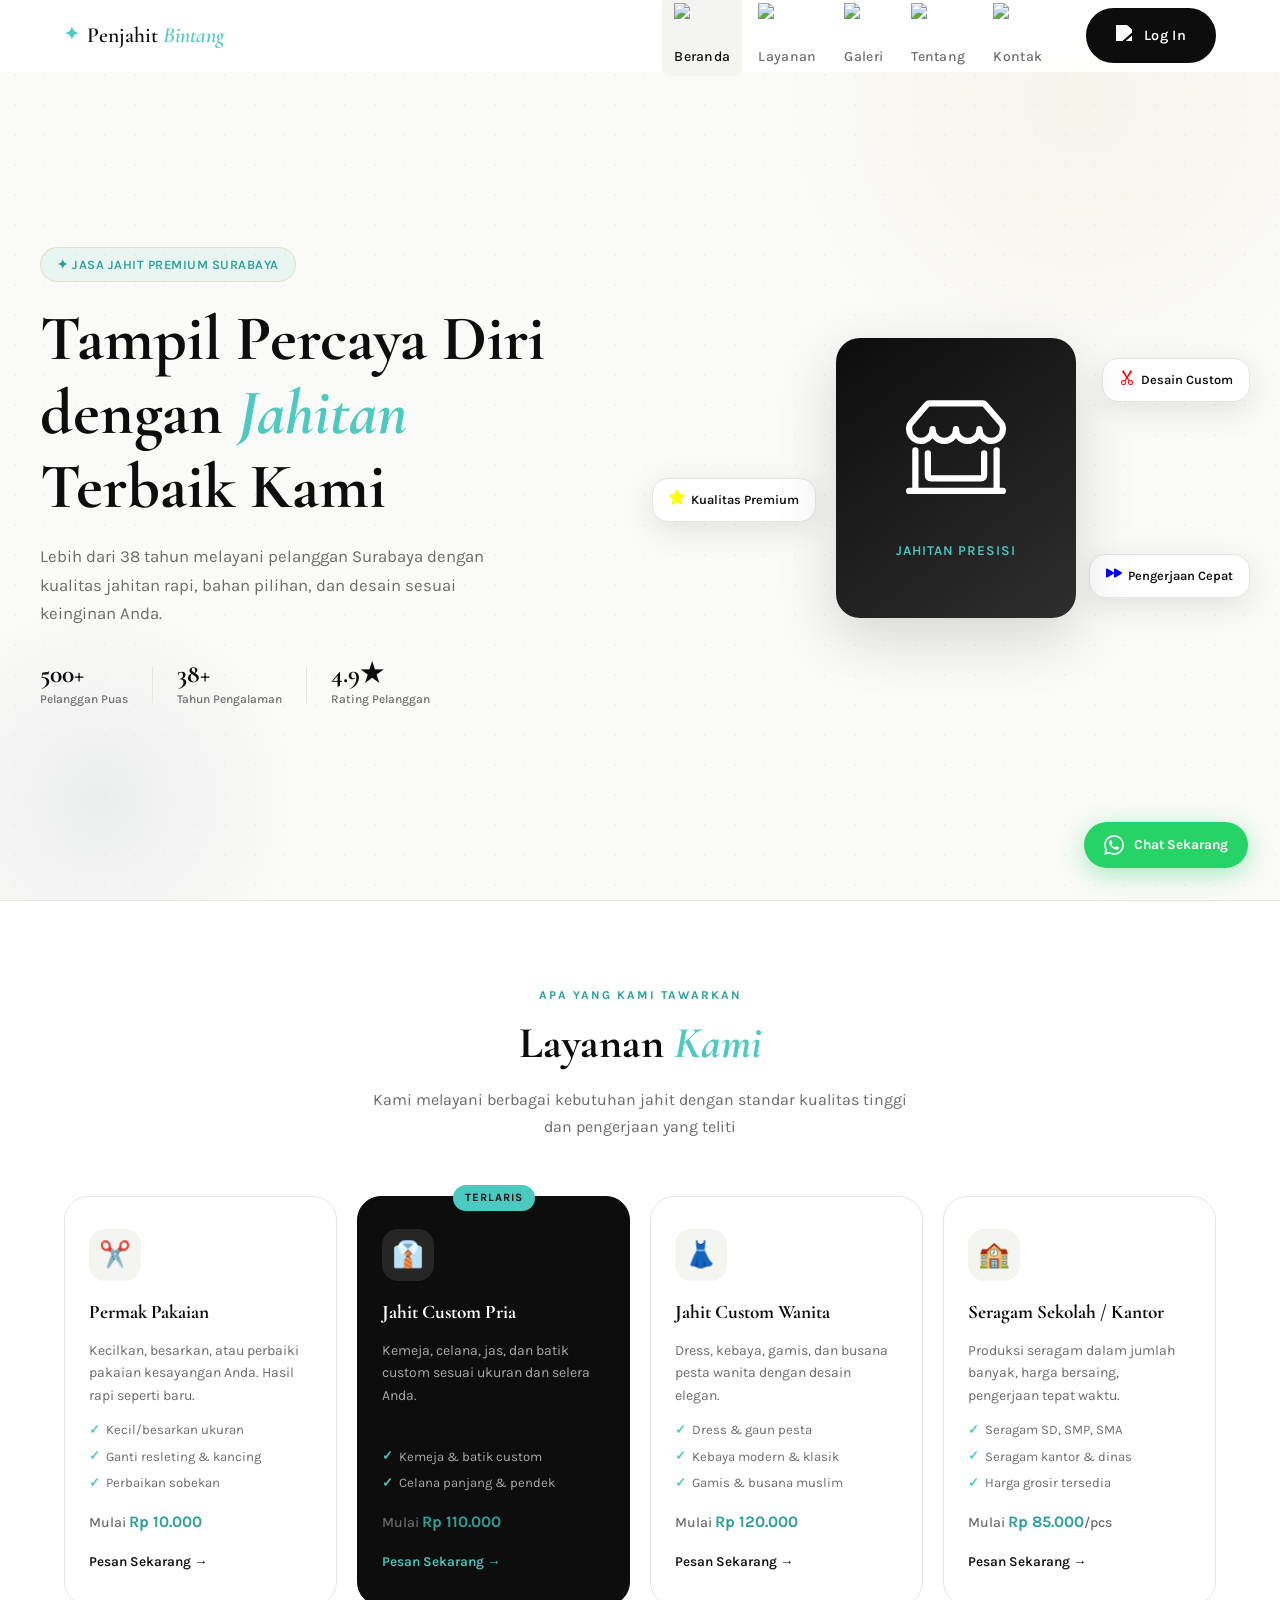
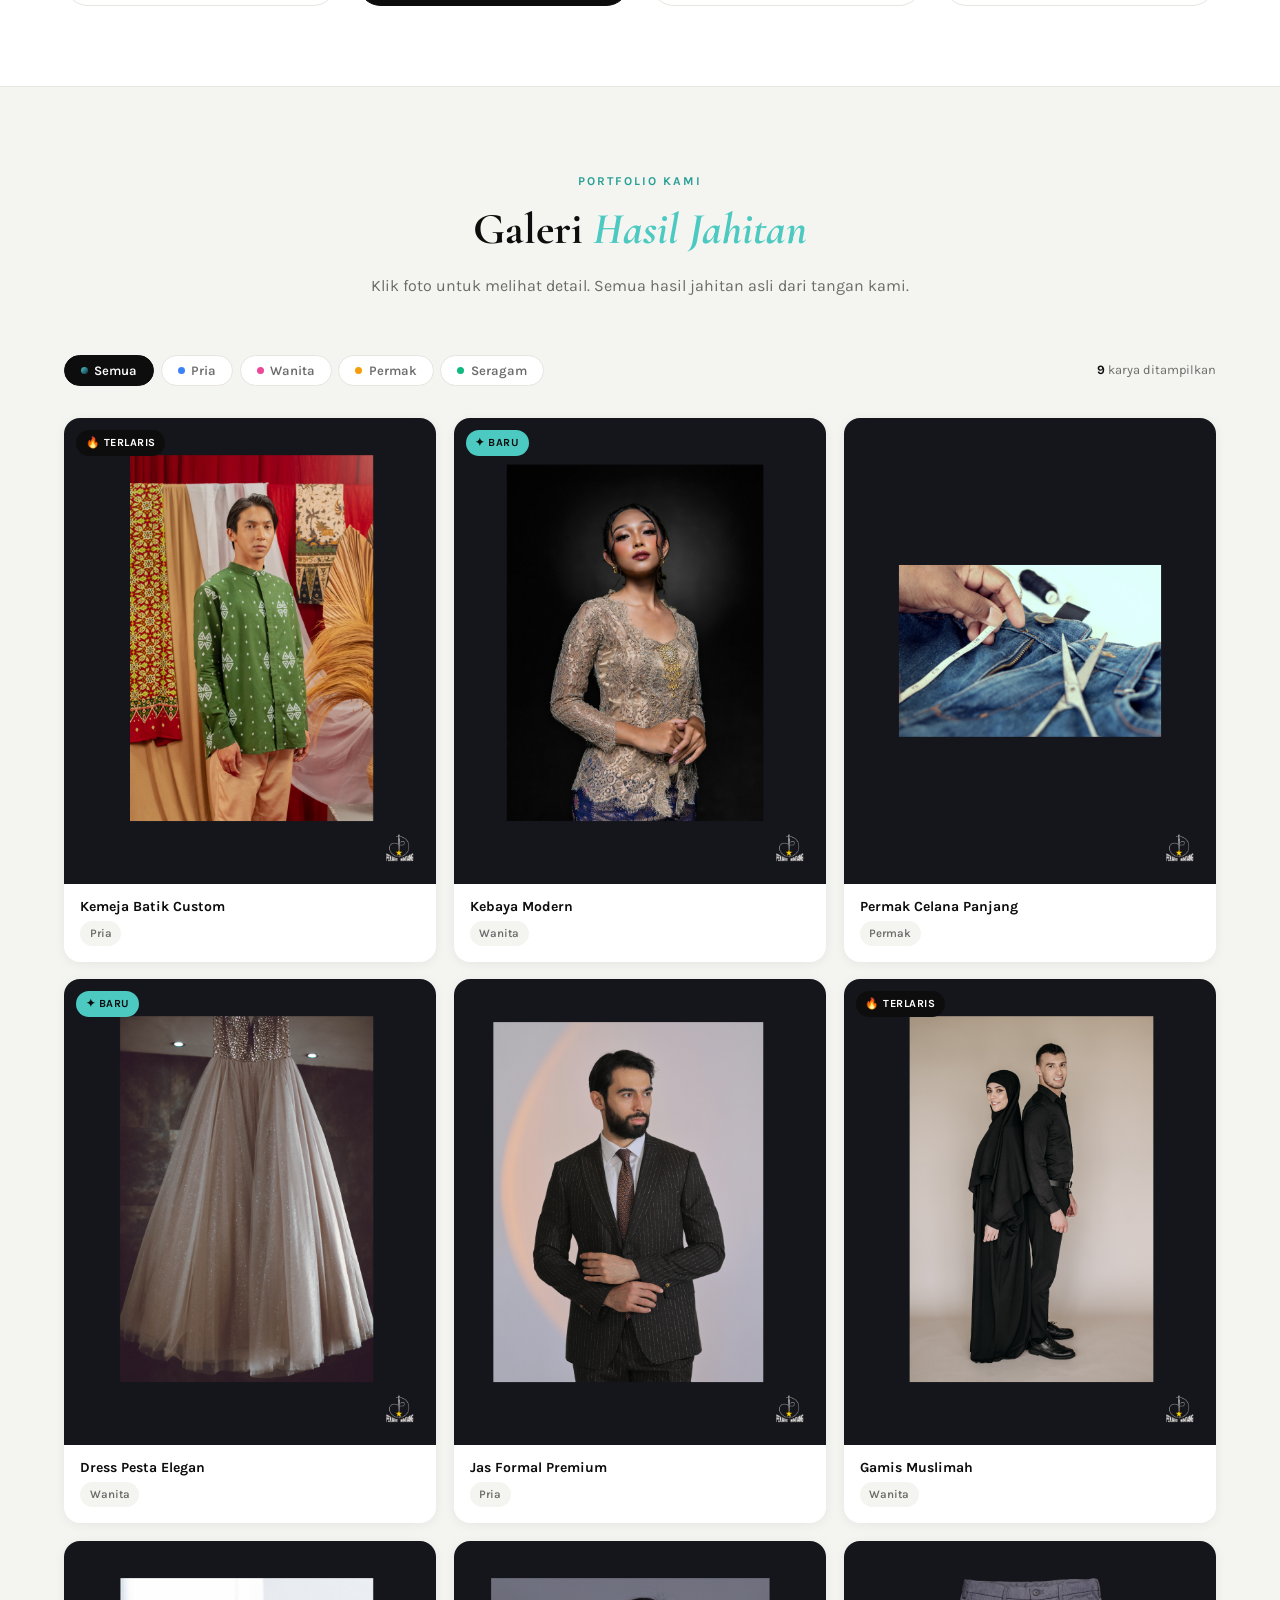
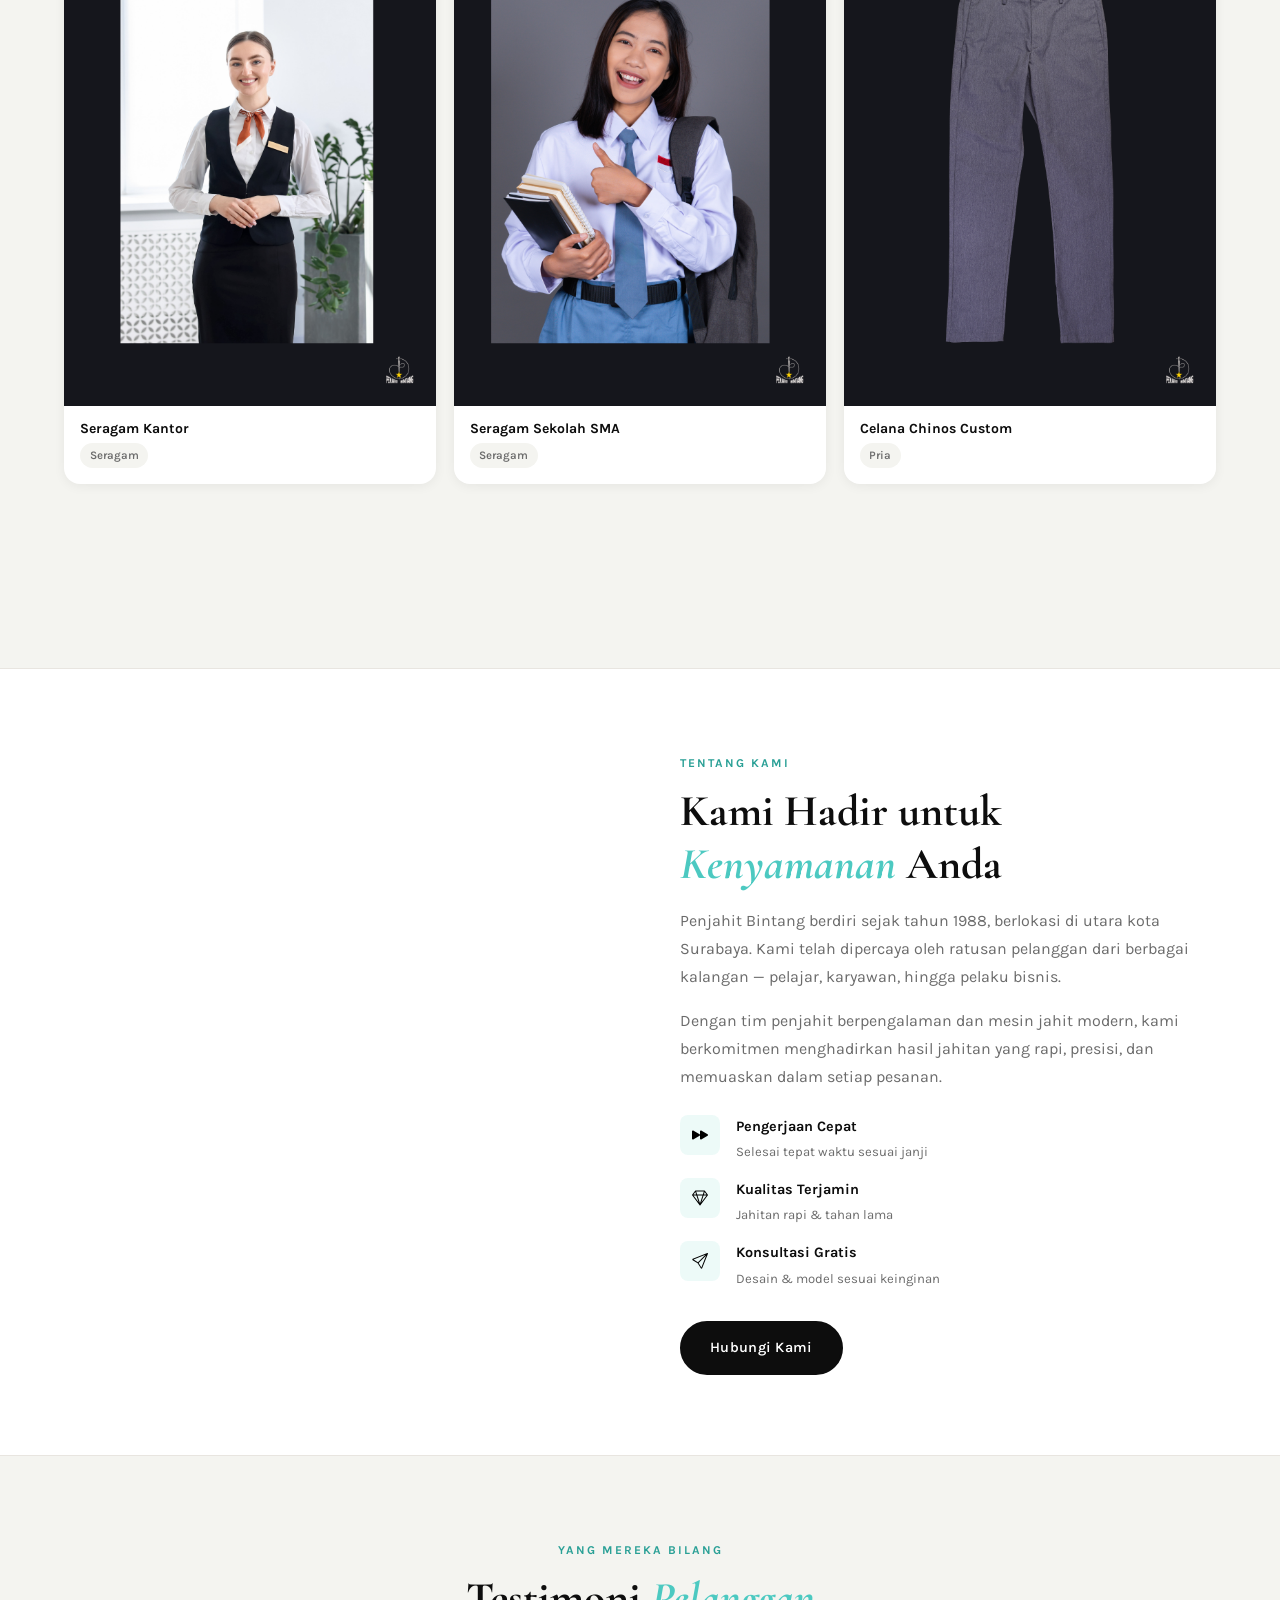
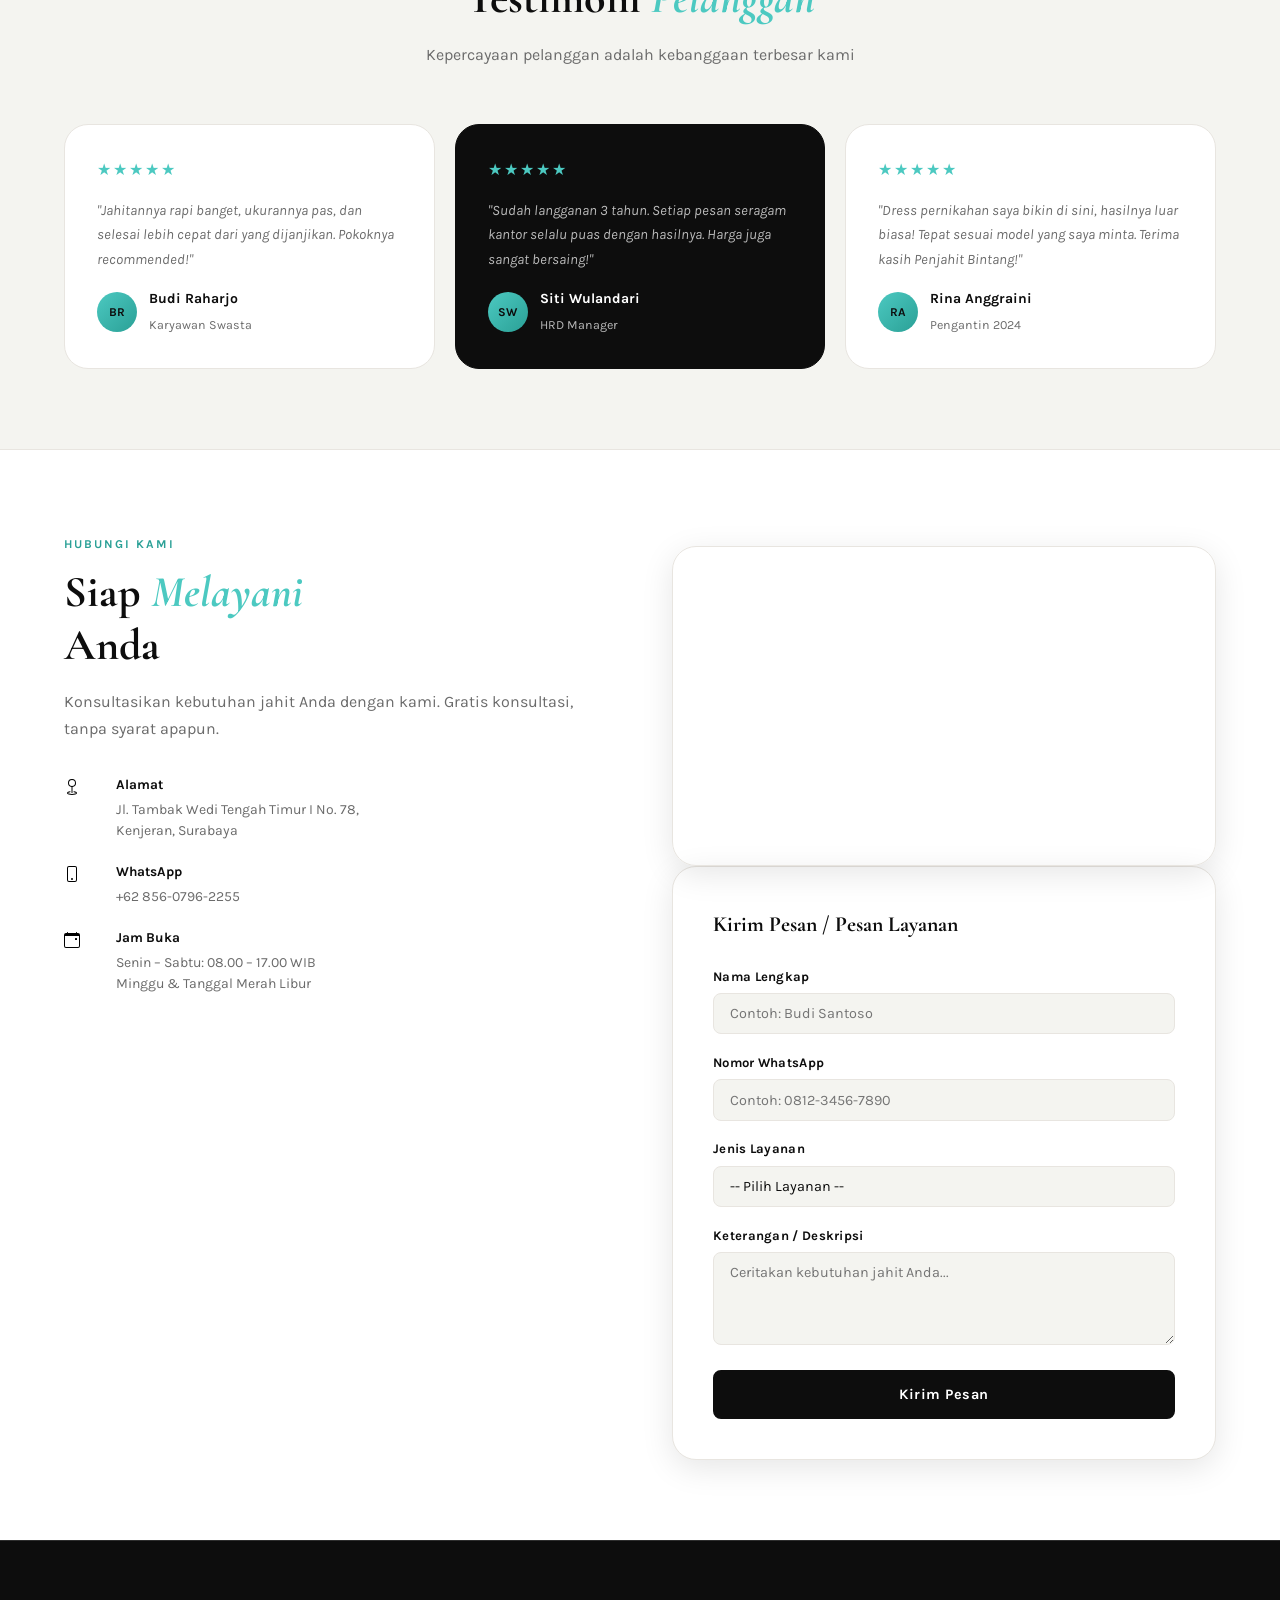
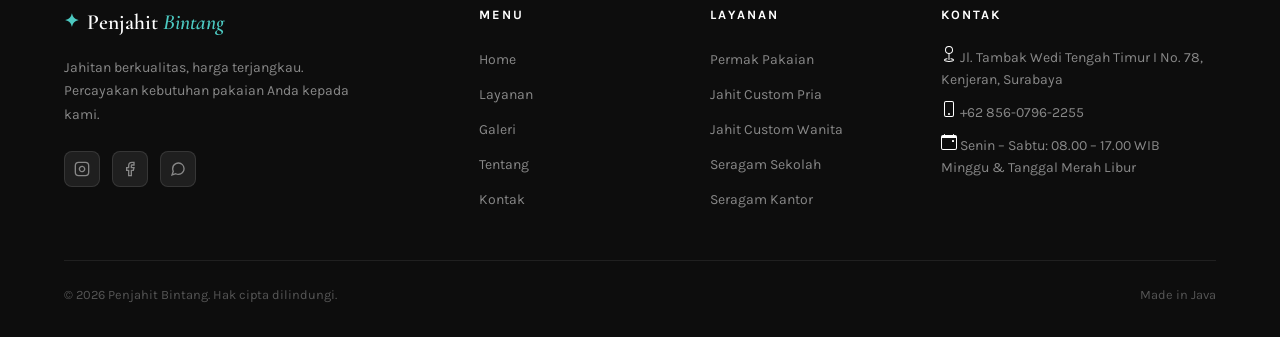
==== index.html @ e7f5216f "Update fmt.Println to print 'Goodbye World'" ====
<!DOCTYPE html>
<html lang="id">
<head>
  <meta charset="UTF-8" />
  <meta name="viewport" content="width=device-width, initial-scale=1.0" />
  <meta name="description" content="Penjahit Bintang - Jasa Jahit Premium Surabaya. Jahit custom, permak pakaian, seragam sekolah dan kantor." />
<title>Penjahit Bintang | Jasa Jahit Premium Surabaya</title>

<link rel="icon" type="image/x-icon" href="favicon.ico" />
<link rel="icon" type="image/png" sizes="32x32" href="favicon-32x32.png" />
<link rel="icon" type="image/png" sizes="16x16" href="favicon-16x16.png" />
<link rel="apple-touch-icon" sizes="180x180" href="apple-touch-icon.png" />

<meta property="og:type"        content="website" />
<meta property="og:title"       content="Penjahit Bintang | Jasa Jahit Premium Surabaya" />
<meta property="og:description" content="Jasa jahit custom, permak pakaian, dan seragam sekolah/kantor di Surabaya. Berpengalaman 15+ tahun, harga terjangkau." />
<meta property="og:url"         content="https://penjahit-bintang.vercel.app.app" />
<meta property="og:image"       content="https://penjahit-bintang.vercel.app/images/NAMA-FOTO-TERBAIKMU.jpg" />
<meta property="og:image:width"  content="1200" />
<meta property="og:image:height" content="630" />
<meta property="og:locale"      content="id_ID" />

<meta name="twitter:card"        content="summary_large_image" />
<meta name="twitter:title"       content="Penjahit Bintang | Jasa Jahit Premium Surabaya" />
<meta name="twitter:description" content="Jasa jahit custom, permak pakaian, dan seragam sekolah/kantor di Surabaya." />
<meta name="twitter:image"       content="https://penjahit-bintang.vercel.app/images/NAMA-FOTO-TERBAIKMU.jpg" />

<meta name="keywords"  content="jasa jahit surabaya, permak baju surabaya, jahit custom surabaya, seragam sekolah surabaya, penjahit bintang" />
<meta name="author"    content="Penjahit Bintang" />
<meta name="robots"    content="index, follow" />
  <link rel="stylesheet" href="assets/css/main.css" />
</head>
<body>

  <div id="loadingScreen" class="loading-screen">
    <div class="loading-content">
      <div class="loading-star">✦</div>
      <p class="loading-text">Penjahit Bintang</p>
    </div>
  </div>

  <header class="navbar" id="navbar">
    <div class="nav-container">

      <a href="#home" class="nav-logo">
        <span class="logo-symbol">✦</span>
        <span class="logo-text">Penjahit <em>Bintang</em></span>
      </a>

      <nav class="nav-menu" id="navMenu">
        <a href="#home"      class="nav-link active"><img width="20" height="20" src="https://img.icons8.com/deco-glyph/48/home.png" alt="home"/><br> Beranda</a>
        <a href="#layanan"   class="nav-link"><img width="20" height="20" src="https://img.icons8.com/deco-glyph/48/service.png" alt="service"/><br> Layanan</a>
        <a href="#galeri"    class="nav-link"><img width="20" height="20" src="https://img.icons8.com/glyph-neue/64/gallery.png" alt="gallery"/><br> Galeri</a>
        <a href="#tentang"   class="nav-link"><img width="20" height="20" src="https://img.icons8.com/ios-filled/50/info.png" alt="info"/><br> Tentang</a>
        <a href="#kontak"    class="nav-link"><img width="20" height="20" src="https://img.icons8.com/ios-filled/50/contact-card.png" alt="contact-card"/><br> Kontak</a>
      </nav>

      <a href="auth.html" class="btn-primary"><img width="20" height="20" src="https://img.icons8.com/ios-filled/50/login-rounded-right.png" alt="login-rounded-right" style="filter: brightness(0) invert(1);"> Log In</a>
      
      <button class="hamburger" id="hamburger" aria-label="Buka menu">
        <span></span><span></span><span></span>
      </button>
    </div>
  </header>

  <section class="hero" id="home">
    <div class="hero-bg-circle circle-1"></div>
    <div class="hero-bg-circle circle-2"></div>
    <div class="hero-pattern"></div>

    <div class="hero-container">
      <div class="hero-content">
        <span class="hero-badge">✦ Jasa Jahit Premium Surabaya</span>
        <h1 class="hero-title">Tampil Percaya Diri<br />dengan <em>Jahitan</em><br />Terbaik Kami</h1>
        <p class="hero-desc">Lebih dari 38 tahun melayani pelanggan Surabaya dengan kualitas jahitan rapi, bahan pilihan, dan desain sesuai keinginan Anda.</p>
        <div class="hero-stats">
          <div class="stat-item">
            <span class="stat-num">500+</span>
            <span class="stat-label">Pelanggan Puas</span>
          </div>
          <div class="stat-divider"></div>
          <div class="stat-item">
            <span class="stat-num">38+</span>
            <span class="stat-label">Tahun Pengalaman</span>
          </div>
          <div class="stat-divider"></div>
          <div class="stat-item">
            <span class="stat-num">4.9★</span>
            <span class="stat-label">Rating Pelanggan</span>
          </div>
        </div>
      </div>

      <div class="hero-visual">
        <div class="hero-card-main">
          <div class="visual-icon"><svg xmlns="http://www.w3.org/2000/svg" width="100" height="100" fill="White" class="bi bi-shop-window" viewBox="0 0 16 16">
  <path d="M2.97 1.35A1 1 0 0 1 3.73 1h8.54a1 1 0 0 1 .76.35l2.609 3.044A1.5 1.5 0 0 1 16 5.37v.255a2.375 2.375 0 0 1-4.25 1.458A2.37 2.37 0 0 1 9.875 8 2.37 2.37 0 0 1 8 7.083 2.37 2.37 0 0 1 6.125 8a2.37 2.37 0 0 1-1.875-.917A2.375 2.375 0 0 1 0 5.625V5.37a1.5 1.5 0 0 1 .361-.976zm1.78 4.275a1.375 1.375 0 0 0 2.75 0 .5.5 0 0 1 1 0 1.375 1.375 0 0 0 2.75 0 .5.5 0 0 1 1 0 1.375 1.375 0 1 0 2.75 0V5.37a.5.5 0 0 0-.12-.325L12.27 2H3.73L1.12 5.045A.5.5 0 0 0 1 5.37v.255a1.375 1.375 0 0 0 2.75 0 .5.5 0 0 1 1 0M1.5 8.5A.5.5 0 0 1 2 9v6h12V9a.5.5 0 0 1 1 0v6h.5a.5.5 0 0 1 0 1H.5a.5.5 0 0 1 0-1H1V9a.5.5 0 0 1 .5-.5m2 .5a.5.5 0 0 1 .5.5V13h8V9.5a.5.5 0 0 1 1 0V13a1 1 0 0 1-1 1H4a1 1 0 0 1-1-1V9.5a.5.5 0 0 1 .5-.5"/>
</svg></div>
          <div class="visual-tag">Jahitan Presisi</div>
        </div>
        <div class="hero-card-float card-f1"><span><svg xmlns="http://www.w3.org/2000/svg" width="16" height="16" fill="Red" class="bi bi-scissors" viewBox="0 0 16 16">
  <path d="M3.5 3.5c-.614-.884-.074-1.962.858-2.5L8 7.226 11.642 1c.932.538 1.472 1.616.858 2.5L8.81 8.61l1.556 2.661a2.5 2.5 0 1 1-.794.637L8 9.73l-1.572 2.177a2.5 2.5 0 1 1-.794-.637L7.19 8.61zm2.5 10a1.5 1.5 0 1 0-3 0 1.5 1.5 0 0 0 3 0m7 0a1.5 1.5 0 1 0-3 0 1.5 1.5 0 0 0 3 0"/>
</svg></span> Desain Custom</div>

        <div class="hero-card-float card-f2"><span><svg xmlns="http://www.w3.org/2000/svg" width="16" height="16" fill="Yellow" class="bi bi-star-fill" viewBox="0 0 16 16">
  <path d="M3.612 15.443c-.386.198-.824-.149-.746-.592l.83-4.73L.173 6.765c-.329-.314-.158-.888.283-.95l4.898-.696L7.538.792c.197-.39.73-.39.927 0l2.184 4.327 4.898.696c.441.062.612.636.282.95l-3.522 3.356.83 4.73c.078.443-.36.79-.746.592L8 13.187l-4.389 2.256z"/>
</svg></span> Kualitas Premium</div>

        <div class="hero-card-float card-f3"><span><svg xmlns="http://www.w3.org/2000/svg" width="16" height="16" fill="Blue" class="bi bi-fast-forward-fill" viewBox="0 0 16 16">
  <path d="M7.596 7.304a.802.802 0 0 1 0 1.392l-6.363 3.692C.713 12.69 0 12.345 0 11.692V4.308c0-.653.713-.998 1.233-.696z"/>
  <path d="M15.596 7.304a.802.802 0 0 1 0 1.392l-6.363 3.692C8.713 12.69 8 12.345 8 11.692V4.308c0-.653.713-.998 1.233-.696z"/>
</svg></span> Pengerjaan Cepat</div>
      </div>
    </div>
  </section>

  <script type="module">
  import { initGaleriPublik } from './assets/js/galeri-publik.js';
  document.addEventListener('DOMContentLoaded', initGaleriPublik);
</script>
  <section class="layanan" id="layanan">
    <div class="section-container">

      <div class="section-header" data-animate>
        <span class="section-badge">Apa yang Kami Tawarkan</span>
        <h2 class="section-title">Layanan <em>Kami</em></h2>
        <p class="section-desc">Kami melayani berbagai kebutuhan jahit dengan standar kualitas tinggi dan pengerjaan yang teliti</p>
      </div>

      <div class="layanan-grid">
        <div class="layanan-card" data-animate>
          <div class="card-icon-wrap"><span class="card-icon">✂️</span></div>
          <h3 class="card-title">Permak Pakaian</h3>
          <p class="card-desc">Kecilkan, besarkan, atau perbaiki pakaian kesayangan Anda. Hasil rapi seperti baru.</p>
          <ul class="card-features">
            <li>Kecil/besarkan ukuran</li>
            <li>Ganti resleting & kancing</li>
            <li>Perbaikan sobekan</li>
          </ul>
          <div class="card-price">Mulai <strong>Rp 10.000</strong></div>
          <a href="#kontak" class="card-cta">Pesan Sekarang →</a>
        </div>

        <div class="layanan-card card-featured" data-animate>
          <div class="card-badge-top">Terlaris</div>
          <div class="card-icon-wrap"><span class="card-icon">👔</span></div>
          <h3 class="card-title">Jahit Custom Pria</h3>
          <p class="card-desc">Kemeja, celana, jas, dan batik custom sesuai ukuran dan selera Anda.</p>
          <ul class="card-features">
            <li>Kemeja & batik custom</li>
            <li>Celana panjang & pendek</li>
          </ul>
          <div class="card-price">Mulai <strong>Rp 110.000</strong></div>
          <a href="#kontak" class="card-cta">Pesan Sekarang →</a>
        </div>

        <div class="layanan-card" data-animate>
          <div class="card-icon-wrap"><span class="card-icon">👗</span></div>
          <h3 class="card-title">Jahit Custom Wanita</h3>
          <p class="card-desc">Dress, kebaya, gamis, dan busana pesta wanita dengan desain elegan.</p>
          <ul class="card-features">
            <li>Dress & gaun pesta</li>
            <li>Kebaya modern & klasik</li>
            <li>Gamis & busana muslim</li>
          </ul>
          <div class="card-price">Mulai <strong>Rp 120.000</strong></div>
          <a href="#kontak" class="card-cta">Pesan Sekarang →</a>
        </div>

        <div class="layanan-card" data-animate>
          <div class="card-icon-wrap"><span class="card-icon">🏫</span></div>
          <h3 class="card-title">Seragam Sekolah / Kantor</h3>
          <p class="card-desc">Produksi seragam dalam jumlah banyak, harga bersaing, pengerjaan tepat waktu.</p>
          <ul class="card-features">
            <li>Seragam SD, SMP, SMA</li>
            <li>Seragam kantor & dinas</li>
            <li>Harga grosir tersedia</li>
          </ul>
          <div class="card-price">Mulai <strong>Rp 85.000</strong>/pcs</div>
          <a href="#kontak" class="card-cta">Pesan Sekarang →</a>
        </div>
      </div>
    </div>
  </section>

  <section class="galeri" id="galeri">
    <div class="section-container">

      <div class="section-header" data-animate>
        <span class="section-badge">Portfolio Kami</span>
        <h2 class="section-title">Galeri <em>Hasil Jahitan</em></h2>
        <p class="section-desc">Klik foto untuk melihat detail. Semua hasil jahitan asli dari tangan kami.</p>
      </div>

      <div class="galeri-toolbar" data-animate>
        <div class="galeri-filter">
          <button class="filter-btn active" data-filter="semua">
            <span class="filter-dot dot-semua"></span> Semua
          </button>
          <button class="filter-btn" data-filter="pria">
            <span class="filter-dot dot-pria"></span> Pria
          </button>
          <button class="filter-btn" data-filter="wanita">
            <span class="filter-dot dot-wanita"></span> Wanita
          </button>
          <button class="filter-btn" data-filter="permak">
            <span class="filter-dot dot-permak"></span> Permak
          </button>
          <button class="filter-btn" data-filter="seragam">
            <span class="filter-dot dot-seragam"></span> Seragam
          </button>
        </div>
        <p class="galeri-counter"><span id="galeriCount">9</span> karya ditampilkan</p>
      </div>

      <div class="galeri-masonry" id="galeriGrid">
        <div class="galeri-skeleton"></div>
        <div class="galeri-skeleton sk-tall"></div>
        <div class="galeri-skeleton"></div>
        <div class="galeri-skeleton sk-tall"></div>
        <div class="galeri-skeleton"></div>
        <div class="galeri-skeleton"></div>
      </div>

      <div class="galeri-loadmore" data-animate>
        <button class="btn-loadmore" id="btnLoadMore">
          <span id="loadMoreText">Lihat Semua Karya</span>
          <svg width="16" height="16" viewBox="0 0 24 24" fill="none" stroke="currentColor" stroke-width="2.5">
            <polyline points="6 9 12 15 18 9"/>
          </svg>
        </button>
      </div>
    </div>
  </section>

  <div class="lightbox" id="lightbox" role="dialog" aria-modal="true" aria-label="Lihat foto detail">
    <div class="lightbox-backdrop" id="lightboxBackdrop"></div>
    <div class="lightbox-container">
      <button class="lightbox-close" id="lightboxClose" aria-label="Tutup">
        <svg width="20" height="20" viewBox="0 0 24 24" fill="none" stroke="currentColor" stroke-width="2.5">
          <line x1="18" y1="6" x2="6" y2="18"/><line x1="6" y1="6" x2="18" y2="18"/>
        </svg>
      </button>
      <button class="lightbox-nav nav-prev" id="lightboxPrev" aria-label="Sebelumnya">
        <svg width="20" height="20" viewBox="0 0 24 24" fill="none" stroke="currentColor" stroke-width="2.5">
          <polyline points="15 18 9 12 15 6"/>
        </svg>
      </button>
      <div class="lightbox-img-wrap">
        <div class="lightbox-skeleton" id="lightboxSkeleton"></div>
        <img id="lightboxImg" src="" alt="" loading="lazy" />
      </div>
      <button class="lightbox-nav nav-next" id="lightboxNext" aria-label="Berikutnya">
        <svg width="20" height="20" viewBox="0 0 24 24" fill="none" stroke="currentColor" stroke-width="2.5">
          <polyline points="9 18 15 12 9 6"/>
        </svg>
      </button>
      <div class="lightbox-info">
        <div class="lightbox-info-left">
          <p class="lightbox-nama" id="lightboxNama"></p>
          <span class="lightbox-kategori" id="lightboxKategori"></span>
        </div>
        <div class="lightbox-info-right">
          <span class="lightbox-counter" id="lightboxCounter"></span>
          <a href="#kontak" class="lightbox-cta" id="lightboxCTA">Pesan Serupa →</a>
        </div>
      </div>
    </div>
  </div>

  <section class="tentang" id="tentang">
    <div class="section-container">
      <div class="tentang-grid">

        <div class="tentang-visual" data-animate>
          <div class="tentang-img-wrap">
            <div class="tentang-main-card">
              <span class="tentang-emoji"><svg xmlns="http://www.w3.org/2000/svg" width="100" height="100" fill="White" class="bi bi-shop-window" viewBox="0 0 16 16">
  <path d="M2.97 1.35A1 1 0 0 1 3.73 1h8.54a1 1 0 0 1 .76.35l2.609 3.044A1.5 1.5 0 0 1 16 5.37v.255a2.375 2.375 0 0 1-4.25 1.458A2.37 2.37 0 0 1 9.875 8 2.37 2.37 0 0 1 8 7.083 2.37 2.37 0 0 1 6.125 8a2.37 2.37 0 0 1-1.875-.917A2.375 2.375 0 0 1 0 5.625V5.37a1.5 1.5 0 0 1 .361-.976zm1.78 4.275a1.375 1.375 0 0 0 2.75 0 .5.5 0 0 1 1 0 1.375 1.375 0 0 0 2.75 0 .5.5 0 0 1 1 0 1.375 1.375 0 1 0 2.75 0V5.37a.5.5 0 0 0-.12-.325L12.27 2H3.73L1.12 5.045A.5.5 0 0 0 1 5.37v.255a1.375 1.375 0 0 0 2.75 0 .5.5 0 0 1 1 0M1.5 8.5A.5.5 0 0 1 2 9v6h12V9a.5.5 0 0 1 1 0v6h.5a.5.5 0 0 1 0 1H.5a.5.5 0 0 1 0-1H1V9a.5.5 0 0 1 .5-.5m2 .5a.5.5 0 0 1 .5.5V13h8V9.5a.5.5 0 0 1 1 0V13a1 1 0 0 1-1 1H4a1 1 0 0 1-1-1V9.5a.5.5 0 0 1 .5-.5"/>
</svg></span>
              <p>Sejak 1988</p>
            </div>
            <div class="tentang-badge-float b1">✦ Handmade</div>
            <div class="tentang-badge-float b2">38+ Tahun</div>
          </div>
        </div>

        <div class="tentang-content" data-animate>
          <span class="section-badge">Tentang Kami</span>
          <h2 class="section-title">Kami Hadir untuk<br /><em>Kenyamanan</em> Anda</h2>
          <p class="tentang-desc">Penjahit Bintang berdiri sejak tahun 1988, berlokasi di utara kota Surabaya. Kami telah dipercaya oleh ratusan pelanggan dari berbagai kalangan — pelajar, karyawan, hingga pelaku bisnis.</p>
          <p class="tentang-desc">Dengan tim penjahit berpengalaman dan mesin jahit modern, kami berkomitmen menghadirkan hasil jahitan yang rapi, presisi, dan memuaskan dalam setiap pesanan.</p>
          <div class="tentang-keunggulan">
            <div class="keunggulan-item">
              <div class="keunggulan-icon"><svg xmlns="http://www.w3.org/2000/svg" width="16" height="16" fill="Black" class="bi bi-fast-forward-fill" viewBox="0 0 16 16">
  <path d="M7.596 7.304a.802.802 0 0 1 0 1.392l-6.363 3.692C.713 12.69 0 12.345 0 11.692V4.308c0-.653.713-.998 1.233-.696z"/>
  <path d="M15.596 7.304a.802.802 0 0 1 0 1.392l-6.363 3.692C8.713 12.69 8 12.345 8 11.692V4.308c0-.653.713-.998 1.233-.696z"/>
</svg></div>
              <div>
                <strong>Pengerjaan Cepat</strong>
                <p>Selesai tepat waktu sesuai janji</p>
              </div>
            </div>
            <div class="keunggulan-item">
              <div class="keunggulan-icon"><svg xmlns="http://www.w3.org/2000/svg" width="16" height="16" fill="Black" class="bi bi-gem" viewBox="0 0 16 16">
  <path d="M3.1.7a.5.5 0 0 1 .4-.2h9a.5.5 0 0 1 .4.2l2.976 3.974c.149.185.156.45.01.644L8.4 15.3a.5.5 0 0 1-.8 0L.1 5.3a.5.5 0 0 1 0-.6zm11.386 3.785-1.806-2.41-.776 2.413zm-3.633.004.961-2.989H4.186l.963 2.995zM5.47 5.495 8 13.366l2.532-7.876zm-1.371-.999-.78-2.422-1.818 2.425zM1.499 5.5l5.113 6.817-2.192-6.82zm7.889 6.817 5.123-6.83-2.928.002z"/>
</svg></div>
              <div>
                <strong>Kualitas Terjamin</strong>
                <p>Jahitan rapi & tahan lama</p>
              </div>
            </div>
            <div class="keunggulan-item">
              <div class="keunggulan-icon"><svg xmlns="http://www.w3.org/2000/svg" width="16" height="16" fill="Black" class="bi bi-send" viewBox="0 0 16 16">
  <path d="M15.854.146a.5.5 0 0 1 .11.54l-5.819 14.547a.75.75 0 0 1-1.329.124l-3.178-4.995L.643 7.184a.75.75 0 0 1 .124-1.33L15.314.037a.5.5 0 0 1 .54.11ZM6.636 10.07l2.761 4.338L14.13 2.576zm6.787-8.201L1.591 6.602l4.339 2.76z"/>
</svg></div>
              <div>
                <strong>Konsultasi Gratis</strong>
                <p>Desain & model sesuai keinginan</p>
              </div>
            </div>
          </div>
          <a href="#kontak" class="btn-primary">Hubungi Kami</a>
        </div>
      </div>
    </div>
  </section>

  <section class="testimoni" id="testimoni">
    <div class="section-container">

      <div class="section-header" data-animate>
        <span class="section-badge">Yang Mereka Bilang</span>
        <h2 class="section-title">Testimoni <em>Pelanggan</em></h2>
        <p class="section-desc">Kepercayaan pelanggan adalah kebanggaan terbesar kami</p>
      </div>

      <div class="testimoni-grid">
        <div class="testi-card" data-animate>
          <div class="testi-stars">★★★★★</div>
          <p class="testi-text">"Jahitannya rapi banget, ukurannya pas, dan selesai lebih cepat dari yang dijanjikan. Pokoknya recommended!"</p>
          <div class="testi-author">
            <div class="testi-avatar">BR</div>
            <div>
              <strong>Budi Raharjo</strong>
              <span>Karyawan Swasta</span>
            </div>
          </div>
        </div>

        <div class="testi-card testi-featured" data-animate>
          <div class="testi-stars">★★★★★</div>
          <p class="testi-text">"Sudah langganan 3 tahun. Setiap pesan seragam kantor selalu puas dengan hasilnya. Harga juga sangat bersaing!"</p>
          <div class="testi-author">
            <div class="testi-avatar">SW</div>
            <div>
              <strong>Siti Wulandari</strong>
              <span>HRD Manager</span>
            </div>
          </div>
        </div>

        <div class="testi-card" data-animate>
          <div class="testi-stars">★★★★★</div>
          <p class="testi-text">"Dress pernikahan saya bikin di sini, hasilnya luar biasa! Tepat sesuai model yang saya minta. Terima kasih Penjahit Bintang!"</p>
          <div class="testi-author">
            <div class="testi-avatar">RA</div>
            <div>
              <strong>Rina Anggraini</strong>
              <span>Pengantin 2024</span>
            </div>
          </div>
        </div>
      </div>
    </div>
  </section>

  <section class="kontak" id="kontak">
    <div class="section-container">
      <div class="kontak-grid">

        <div class="kontak-info" data-animate>
          <span class="section-badge">Hubungi Kami</span>
          <h2 class="section-title">Siap <em>Melayani</em><br />Anda</h2>
          <p class="kontak-desc">Konsultasikan kebutuhan jahit Anda dengan kami. Gratis konsultasi, tanpa syarat apapun.</p>

          <div class="kontak-items">
            <div class="kontak-item">
              <div class="kontak-icon"><svg xmlns="http://www.w3.org/2000/svg" width="16" height="16" fill="Black" class="bi bi-geo" viewBox="0 0 16 16">
  <path fill-rule="evenodd" d="M8 1a3 3 0 1 0 0 6 3 3 0 0 0 0-6M4 4a4 4 0 1 1 4.5 3.969V13.5a.5.5 0 0 1-1 0V7.97A4 4 0 0 1 4 3.999zm2.493 8.574a.5.5 0 0 1-.411.575c-.712.118-1.28.295-1.655.493a1.3 1.3 0 0 0-.37.265.3.3 0 0 0-.057.09V14l.002.008.016.033a.6.6 0 0 0 .145.15c.165.13.435.27.813.395.751.25 1.82.414 3.024.414s2.273-.163 3.024-.414c.378-.126.648-.265.813-.395a.6.6 0 0 0 .146-.15l.015-.033L12 14v-.004a.3.3 0 0 0-.057-.09 1.3 1.3 0 0 0-.37-.264c-.376-.198-.943-.375-1.655-.493a.5.5 0 1 1 .164-.986c.77.127 1.452.328 1.957.594C12.5 13 13 13.4 13 14c0 .426-.26.752-.544.977-.29.228-.68.413-1.116.558-.878.293-2.059.465-3.34.465s-2.462-.172-3.34-.465c-.436-.145-.826-.33-1.116-.558C3.26 14.752 3 14.426 3 14c0-.599.5-1 .961-1.243.505-.266 1.187-.467 1.957-.594a.5.5 0 0 1 .575.411"/>
</svg></div>
              <div>
                <strong>Alamat</strong>
                <p>Jl. Tambak Wedi Tengah Timur I No. 78,<br />Kenjeran, Surabaya</p>
              </div>
            </div>
            <div class="kontak-item">
              <div class="kontak-icon"><svg xmlns="http://www.w3.org/2000/svg" width="16" height="16" fill="Black" class="bi bi-phone" viewBox="0 0 16 16">
  <path d="M11 1a1 1 0 0 1 1 1v12a1 1 0 0 1-1 1H5a1 1 0 0 1-1-1V2a1 1 0 0 1 1-1zM5 0a2 2 0 0 0-2 2v12a2 2 0 0 0 2 2h6a2 2 0 0 0 2-2V2a2 2 0 0 0-2-2z"/>
  <path d="M8 14a1 1 0 1 0 0-2 1 1 0 0 0 0 2"/>
</svg></div>
              <div>
                <strong>WhatsApp</strong>
                <p>+62 856-0796-2255</p>
              </div>
            </div>
            <div class="kontak-item">
              <div class="kontak-icon"><svg xmlns="http://www.w3.org/2000/svg" width="16" height="16" fill="Black" class="bi bi-calendar-event" viewBox="0 0 16 16">
  <path d="M11 6.5a.5.5 0 0 1 .5-.5h1a.5.5 0 0 1 .5.5v1a.5.5 0 0 1-.5.5h-1a.5.5 0 0 1-.5-.5z"/>
  <path d="M3.5 0a.5.5 0 0 1 .5.5V1h8V.5a.5.5 0 0 1 1 0V1h1a2 2 0 0 1 2 2v11a2 2 0 0 1-2 2H2a2 2 0 0 1-2-2V3a2 2 0 0 1 2-2h1V.5a.5.5 0 0 1 .5-.5M1 4v10a1 1 0 0 0 1 1h12a1 1 0 0 0 1-1V4z"/>
</svg></div>
              <div>
                <strong>Jam Buka</strong>
                <p>Senin – Sabtu: 08.00 – 17.00 WIB<br />Minggu & Tanggal Merah Libur</p>
              </div>
            </div>
          </div>
        </div>

        <div class="kontak-form-wrap" data-animate>
          <!-- Google Maps -->
          <div class="kontak-maps" data-animate>
            <iframe 
            src="https://www.google.com/maps/embed?pb=!1m18!1m12!1m3!1d4366.115058624261!2d112.77034262261853!3d-7.216739285108169!2m3!1f0!2f0!3f0!3m2!1i1024!2i768!4f13.1!3m3!1m2!1s0x2dd7f9a1aaf3bddf%3A0x83ec66352850e336!2sPenjahit%20Bintang!5e0!3m2!1sid!2sid!4v1779261116281!5m2!1sid!2sid" width="600" height="450" style="border:0;" allowfullscreen="" loading="lazy" referrerpolicy="no-referrer-when-downgrade"
            width="100%" 
            height="100%" 
            style="border:0;" 
            allowfullscreen="" 
            loading="lazy" 
            referrerpolicy="no-referrer-when-downgrade">
            </iframe>
          </div>
          <div class="kontak-form-card">
            <h3>Kirim Pesan / Pesan Layanan</h3>
            <form class="kontak-form" id="kontakForm">
              <div class="form-group">
                <label for="nama">Nama Lengkap</label>
                <input type="text" id="nama" name="nama" placeholder="Contoh: Budi Santoso" required />
              </div>
              <div class="form-group">
                <label for="hp">Nomor WhatsApp</label>
                <input type="tel" id="hp" name="hp" placeholder="Contoh: 0812-3456-7890" required />
              </div>
              <div class="form-group">
                <label for="layanan">Jenis Layanan</label>
                <select id="layanan" name="layanan" required>
                  <option value="" disabled selected>-- Pilih Layanan --</option>
                  <option value="permak">Permak Pakaian</option>
                  <option value="custom-pria">Jahit Custom Pria</option>
                  <option value="custom-wanita">Jahit Custom Wanita</option>
                  <option value="seragam">Seragam Sekolah/Kantor</option>
                  <option value="lainnya">Lainnya</option>
                </select>
              </div>
              <div class="form-group">
                <label for="pesan">Keterangan / Deskripsi</label>
                <textarea id="pesan" name="pesan" rows="4" placeholder="Ceritakan kebutuhan jahit Anda..."></textarea>
              </div>
              <button type="submit" class="btn-submit">
                <span id="submitText">Kirim Pesan</span>
              </button>
            </form>
            <div class="form-success" id="formSuccess">
              <span class="success-icon">✓</span>
              <strong>Pesan Terkirim!</strong>
              <p>Kami akan menghubungi Anda dalam 1x24 jam. Atau langsung chat via WhatsApp untuk respon lebih cepat.</p>
            </div>
          </div>
        </div>
      </div>
    </div>
  </section>

  <footer class="footer">
    <div class="footer-container">
      <div class="footer-top">

        <div class="footer-brand">
          <a href="#home" class="nav-logo">
            <span class="logo-symbol">✦</span>
            <span class="logo-text">Penjahit <em>Bintang</em></span>
          </a>
          <p class="footer-tagline">Jahitan berkualitas, harga terjangkau. Percayakan kebutuhan pakaian Anda kepada kami.</p>
          <div class="footer-sosmed">
            <a href="https://instagram.com/jeanaffiliate.com.id" class="sosmed-link" aria-label="Instagram">
              <svg viewBox="0 0 24 24" fill="none" stroke="currentColor" stroke-width="2">
                <rect x="2" y="2" width="20" height="20" rx="5" ry="5"/>
                <path d="M16 11.37A4 4 0 1 1 12.63 8 4 4 0 0 1 16 11.37z"/>
                <line x1="17.5" y1="6.5" x2="17.51" y2="6.5"/>
              </svg>
            </a>
            <a href="#" class="sosmed-link" aria-label="Facebook">
              <svg viewBox="0 0 24 24" fill="none" stroke="currentColor" stroke-width="2">
                <path d="M18 2h-3a5 5 0 0 0-5 5v3H7v4h3v8h4v-8h3l1-4h-4V7a1 1 0 0 1 1-1h3z"/>
              </svg>
            </a>
            <a href="https://wa.me/6285607962255" class="sosmed-link" aria-label="WhatsApp" target="_blank" rel="noopener">
              <svg viewBox="0 0 24 24" fill="none" stroke="currentColor" stroke-width="2">
                <path d="M21 11.5a8.38 8.38 0 0 1-.9 3.8 8.5 8.5 0 0 1-7.6 4.7 8.38 8.38 0 0 1-3.8-.9L3 21l1.9-5.7a8.38 8.38 0 0 1-.9-3.8 8.5 8.5 0 0 1 4.7-7.6 8.38 8.38 0 0 1 3.8-.9h.5a8.48 8.48 0 0 1 8 8v.5z"/>
              </svg>
            </a>
          </div>
        </div>

        <div class="footer-links">
          <h4>Menu</h4>
          <ul>
            <li><a href="#home">Home</a></li>
            <li><a href="#layanan">Layanan</a></li>
            <li><a href="#galeri">Galeri</a></li>
            <li><a href="#tentang">Tentang</a></li>
            <li><a href="#kontak">Kontak</a></li>
          </ul>
        </div>

        <div class="footer-links">
          <h4>Layanan</h4>
          <ul>
            <li><a href="#layanan">Permak Pakaian</a></li>
            <li><a href="#layanan">Jahit Custom Pria</a></li>
            <li><a href="#layanan">Jahit Custom Wanita</a></li>
            <li><a href="#layanan">Seragam Sekolah</a></li>
            <li><a href="#layanan">Seragam Kantor</a></li>
          </ul>
        </div>

        <div class="footer-kontak">
          <h4>Kontak</h4>

          <p><svg xmlns="http://www.w3.org/2000/svg" width="16" height="16" fill="White" class="bi bi-geo" viewBox="0 0 16 16">
  <path fill-rule="evenodd" d="M8 1a3 3 0 1 0 0 6 3 3 0 0 0 0-6M4 4a4 4 0 1 1 4.5 3.969V13.5a.5.5 0 0 1-1 0V7.97A4 4 0 0 1 4 3.999zm2.493 8.574a.5.5 0 0 1-.411.575c-.712.118-1.28.295-1.655.493a1.3 1.3 0 0 0-.37.265.3.3 0 0 0-.057.09V14l.002.008.016.033a.6.6 0 0 0 .145.15c.165.13.435.27.813.395.751.25 1.82.414 3.024.414s2.273-.163 3.024-.414c.378-.126.648-.265.813-.395a.6.6 0 0 0 .146-.15l.015-.033L12 14v-.004a.3.3 0 0 0-.057-.09 1.3 1.3 0 0 0-.37-.264c-.376-.198-.943-.375-1.655-.493a.5.5 0 1 1 .164-.986c.77.127 1.452.328 1.957.594C12.5 13 13 13.4 13 14c0 .426-.26.752-.544.977-.29.228-.68.413-1.116.558-.878.293-2.059.465-3.34.465s-2.462-.172-3.34-.465c-.436-.145-.826-.33-1.116-.558C3.26 14.752 3 14.426 3 14c0-.599.5-1 .961-1.243.505-.266 1.187-.467 1.957-.594a.5.5 0 0 1 .575.411"/>
</svg> Jl. Tambak Wedi Tengah Timur I No. 78,<br />Kenjeran, Surabaya</p>

          <p><svg xmlns="http://www.w3.org/2000/svg" width="16" height="16" fill="White" class="bi bi-phone" viewBox="0 0 16 16">
  <path d="M11 1a1 1 0 0 1 1 1v12a1 1 0 0 1-1 1H5a1 1 0 0 1-1-1V2a1 1 0 0 1 1-1zM5 0a2 2 0 0 0-2 2v12a2 2 0 0 0 2 2h6a2 2 0 0 0 2-2V2a2 2 0 0 0-2-2z"/>
  <path d="M8 14a1 1 0 1 0 0-2 1 1 0 0 0 0 2"/>
</svg> +62 856-0796-2255</p>

          <p><svg xmlns="http://www.w3.org/2000/svg" width="16" height="16" fill="White" class="bi bi-calendar-event" viewBox="0 0 16 16">
  <path d="M11 6.5a.5.5 0 0 1 .5-.5h1a.5.5 0 0 1 .5.5v1a.5.5 0 0 1-.5.5h-1a.5.5 0 0 1-.5-.5z"/>
  <path d="M3.5 0a.5.5 0 0 1 .5.5V1h8V.5a.5.5 0 0 1 1 0V1h1a2 2 0 0 1 2 2v11a2 2 0 0 1-2 2H2a2 2 0 0 1-2-2V3a2 2 0 0 1 2-2h1V.5a.5.5 0 0 1 .5-.5M1 4v10a1 1 0 0 0 1 1h12a1 1 0 0 0 1-1V4z"/>
</svg> Senin – Sabtu: 08.00 – 17.00 WIB<br />Minggu & Tanggal Merah Libur</p>
        </div>
      </div>
      <div class="footer-divider"></div>
      <div class="footer-bottom">
        <p>© 2026 Penjahit Bintang. Hak cipta dilindungi.</p>
        <p>Made in Java</p>
      </div>
    </div>
  </footer>

  <a href="https://wa.me/6285607962255?text=Halo%20Penjahit%20Bintang%2C%20saya%20mau%20tanya%20tentang%20layanan%20jahit."
    class="wa-float" target="_blank" rel="noopener" aria-label="Chat WhatsApp">
    <svg viewBox="0 0 24 24" fill="currentColor">
      <path d="M17.472 14.382c-.297-.149-1.758-.867-2.03-.967-.273-.099-.471-.148-.67.15-.197.297-.767.966-.94 1.164-.173.199-.347.223-.644.075-.297-.15-1.255-.463-2.39-1.475-.883-.788-1.48-1.761-1.653-2.059-.173-.297-.018-.458.13-.606.134-.133.298-.347.446-.52.149-.174.198-.298.298-.497.099-.198.05-.371-.025-.52-.075-.149-.669-1.612-.916-2.207-.242-.579-.487-.5-.669-.51-.173-.008-.371-.01-.57-.01-.198 0-.52.074-.792.372-.272.297-1.04 1.016-1.04 2.479 0 1.462 1.065 2.875 1.213 3.074.149.198 2.096 3.2 5.077 4.487.709.306 1.262.489 1.694.625.712.227 1.36.195 1.871.118.571-.085 1.758-.719 2.006-1.413.248-.694.248-1.289.173-1.413-.074-.124-.272-.198-.57-.347m-5.421 7.403h-.004a9.87 9.87 0 01-5.031-1.378l-.361-.214-3.741.982.998-3.648-.235-.374a9.86 9.86 0 01-1.51-5.26c.001-5.45 4.436-9.884 9.888-9.884 2.64 0 5.122 1.03 6.988 2.898a9.825 9.825 0 012.893 6.994c-.003 5.45-4.437 9.884-9.885 9.884m8.413-18.297A11.815 11.815 0 0012.05 0C5.495 0 .16 5.335.157 11.892c0 2.096.547 4.142 1.588 5.945L.057 24l6.305-1.654a11.882 11.882 0 005.683 1.448h.005c6.554 0 11.89-5.335 11.893-11.893a11.821 11.821 0 00-3.48-8.413z"/>
    </svg>
    <span class="wa-float-label">Chat Sekarang</span>
  </a>
  <script src="assets/js/utils.js"></script>
  <script src="assets/js/navbar.js"></script>
  <script src="assets/js/galeri.js"></script>
  <script src="assets/js/lightbox.js"></script>
  <script src="assets/js/main.js"></script>
</body>
</html>
---- assets/css/main.css ----
@import url('https://fonts.googleapis.com/css2?family=Cormorant+Garamond:ital,wght@0,400;0,600;0,700;1,400&family=Karla:wght@300;400;500;600&display=swap');

@import 'base.css';
@import 'navbar.css';
@import 'hero.css';
@import 'layanan.css';
@import 'galeri.css';
@import 'tentang.css';
@import 'testimoni.css';
@import 'kontak.css';
@import 'footer.css';
@import 'responsive.css';
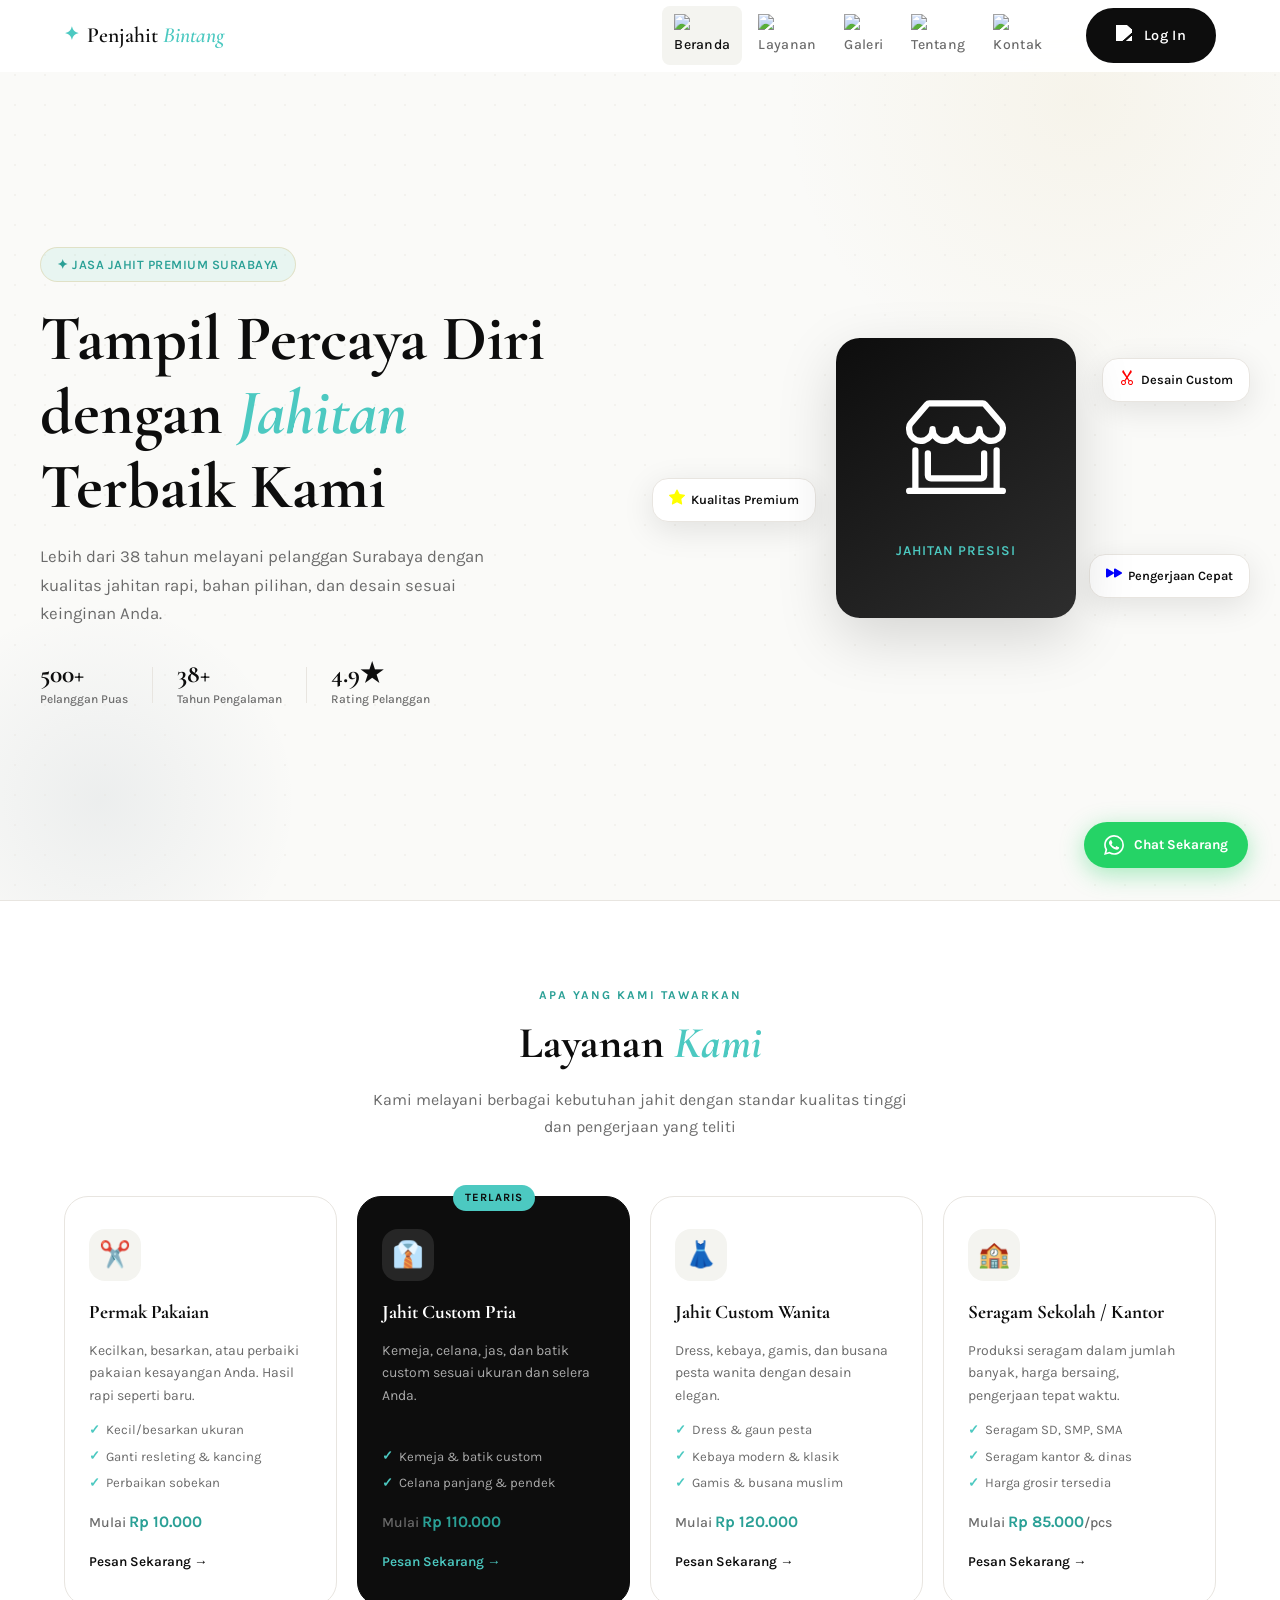
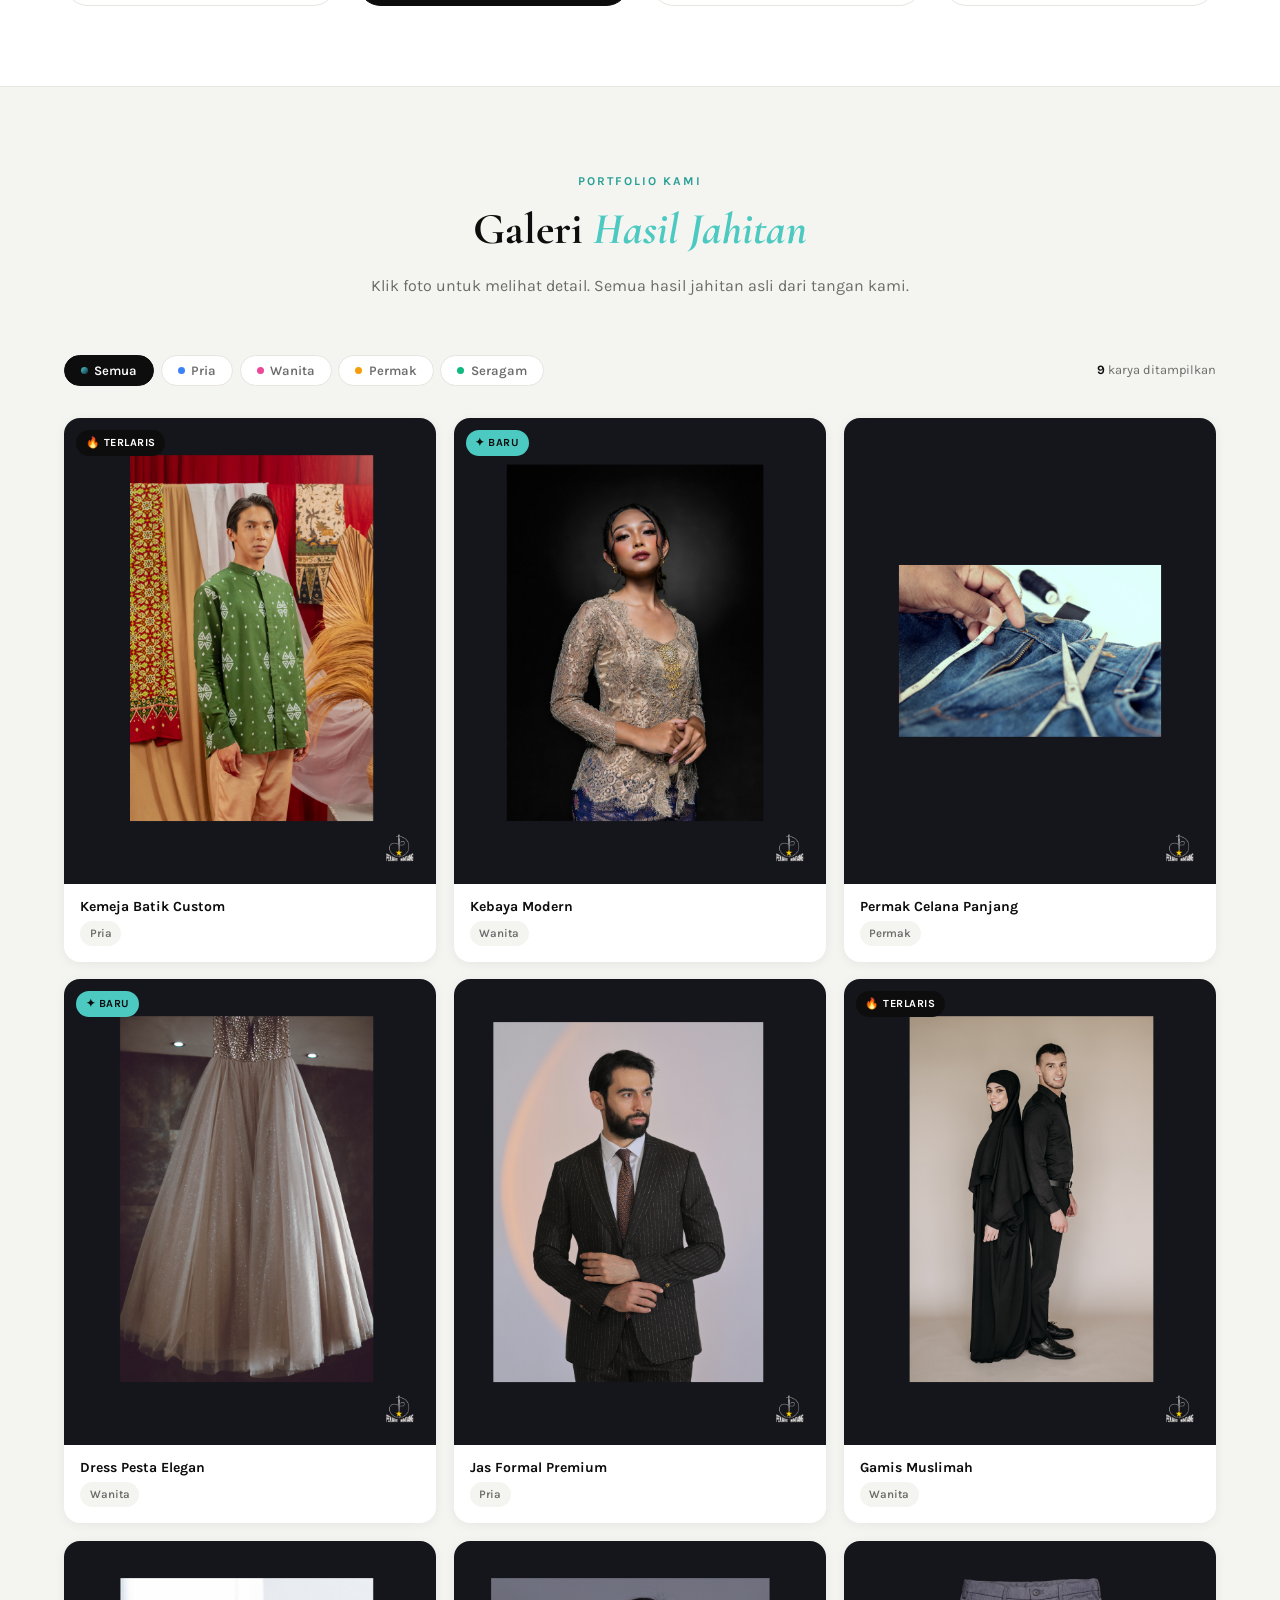
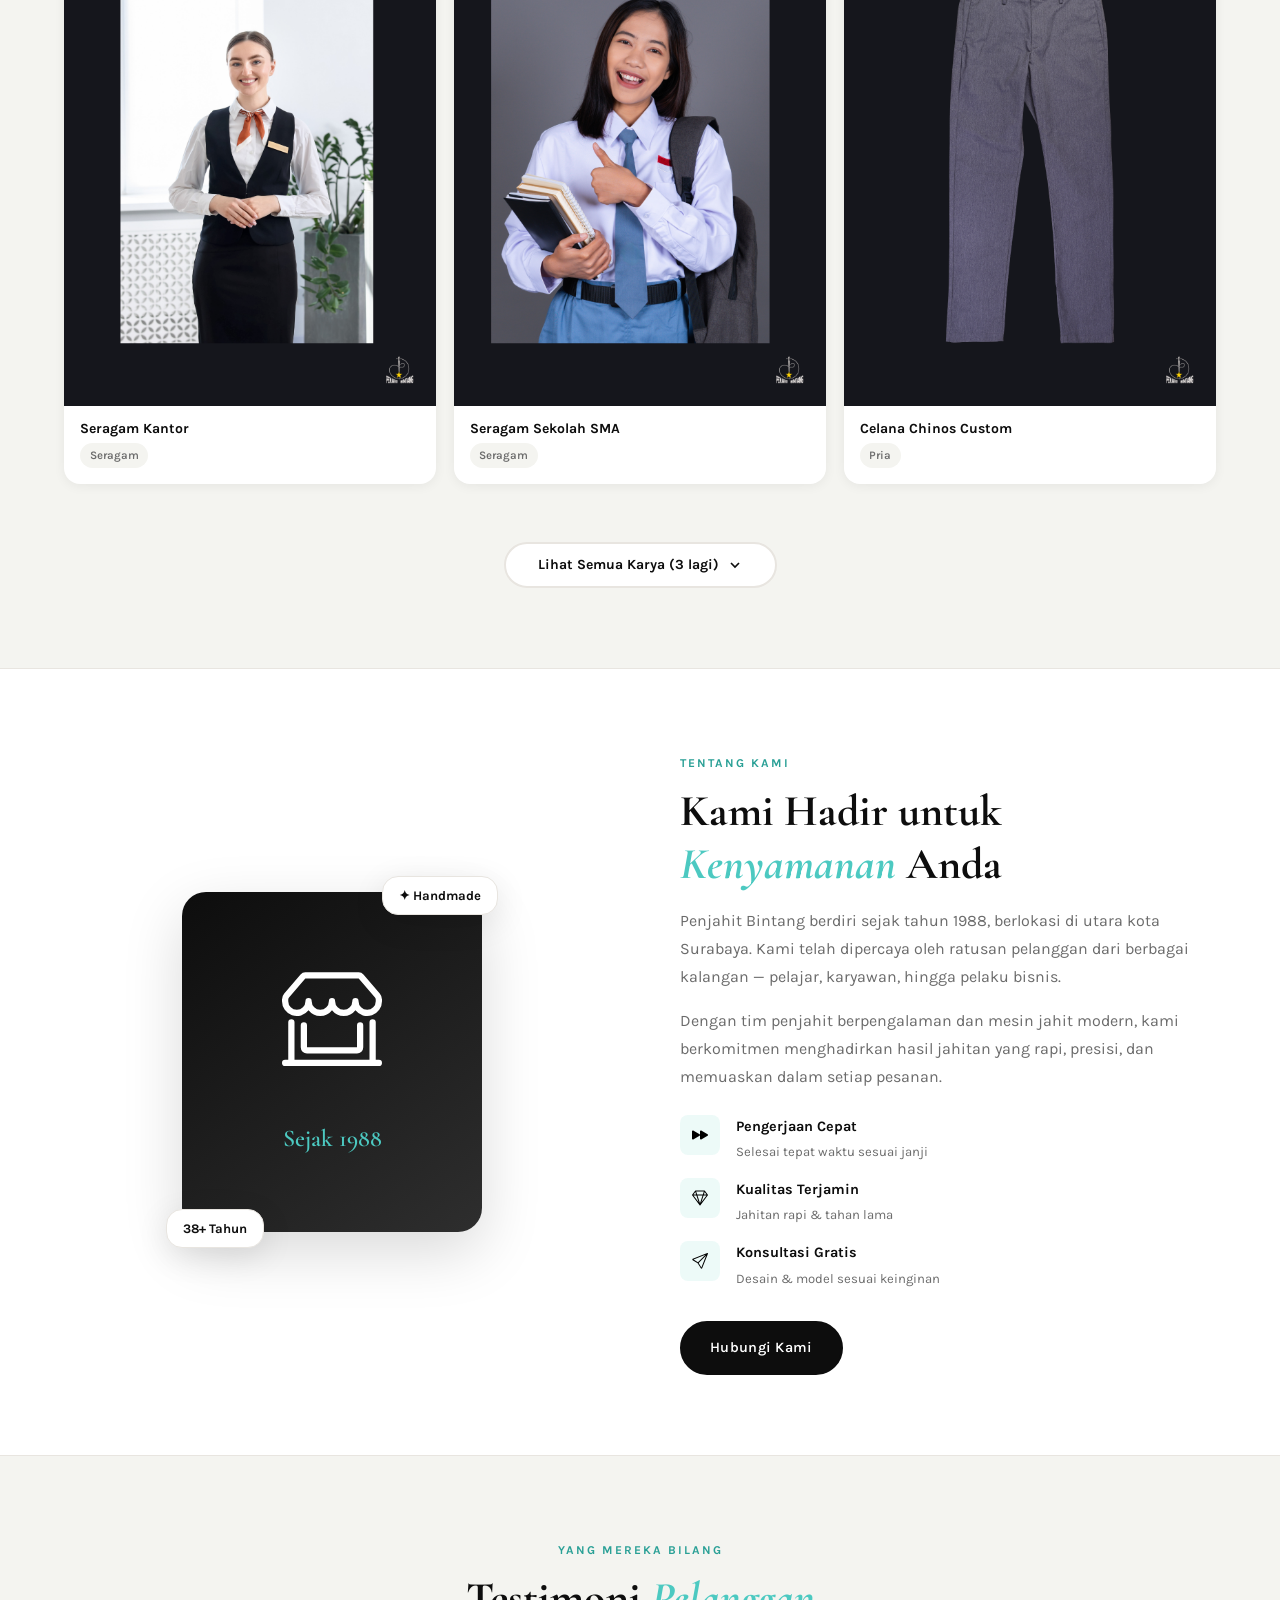
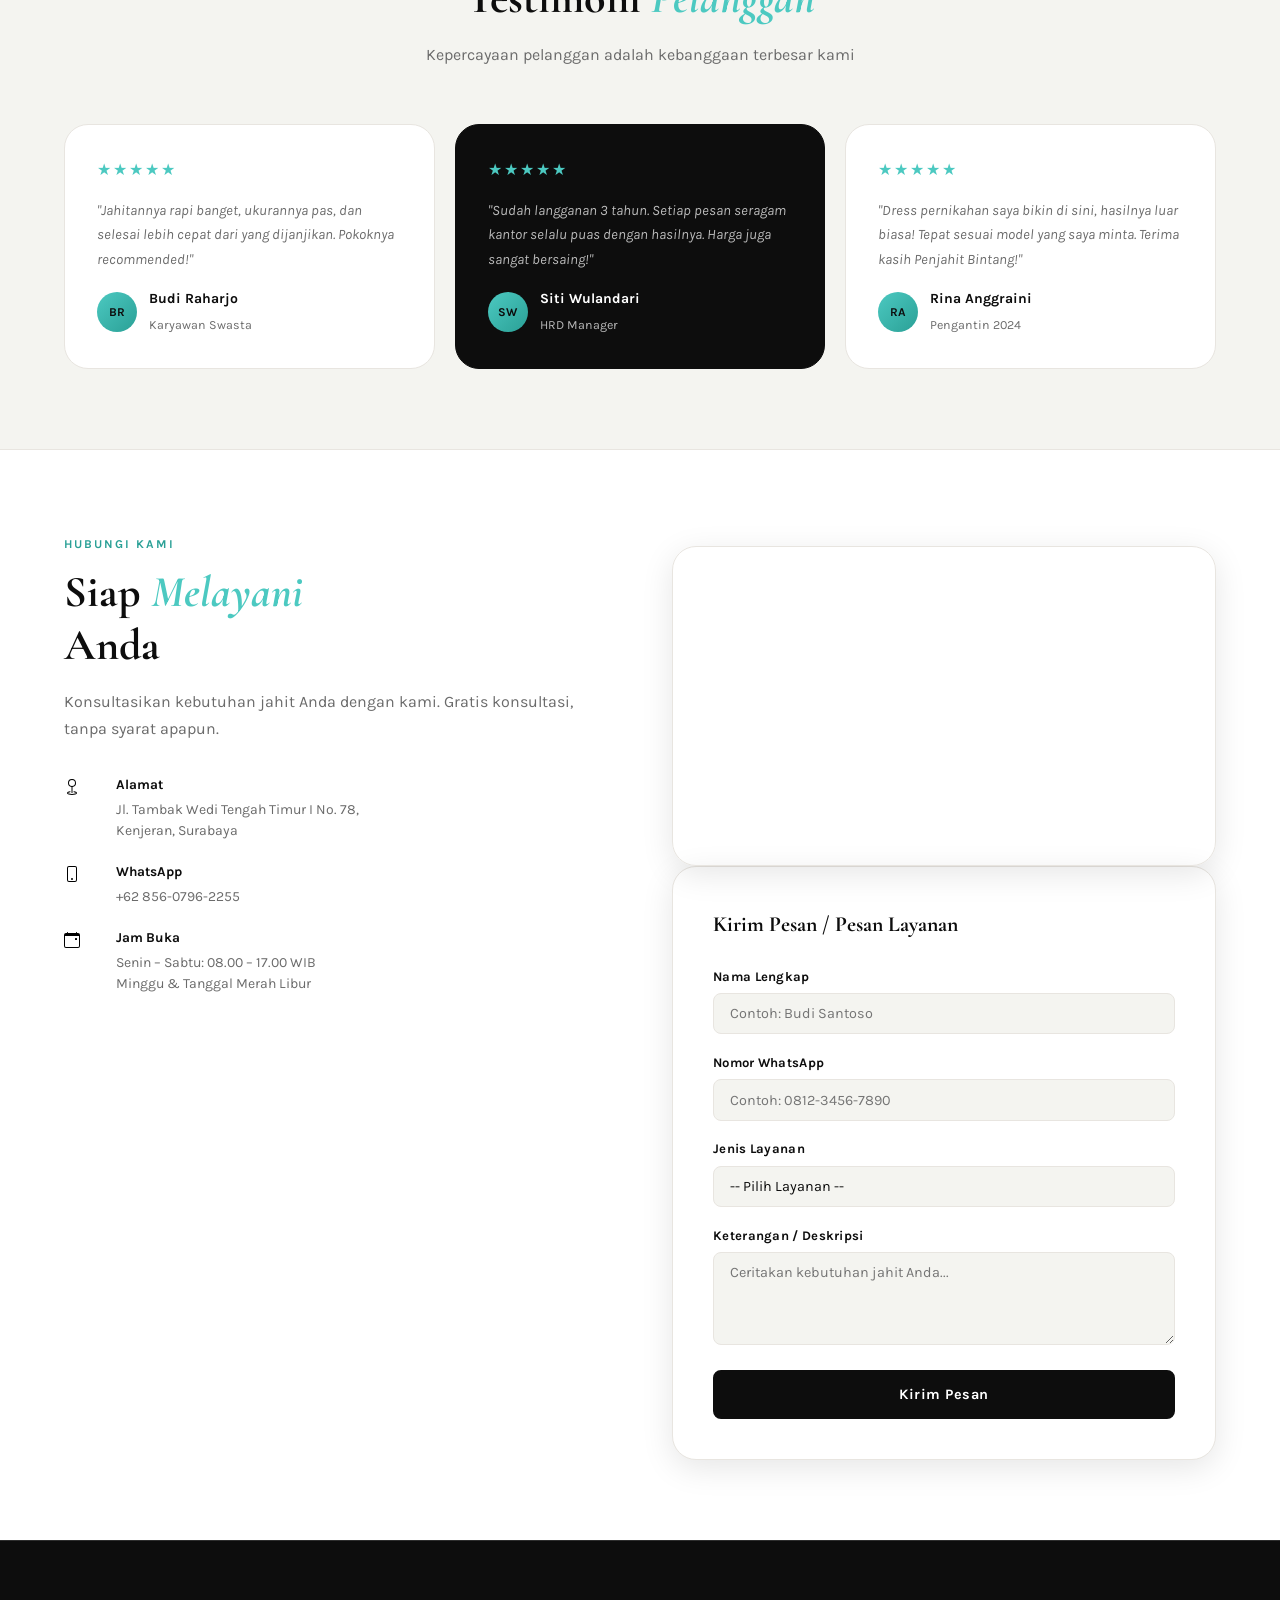
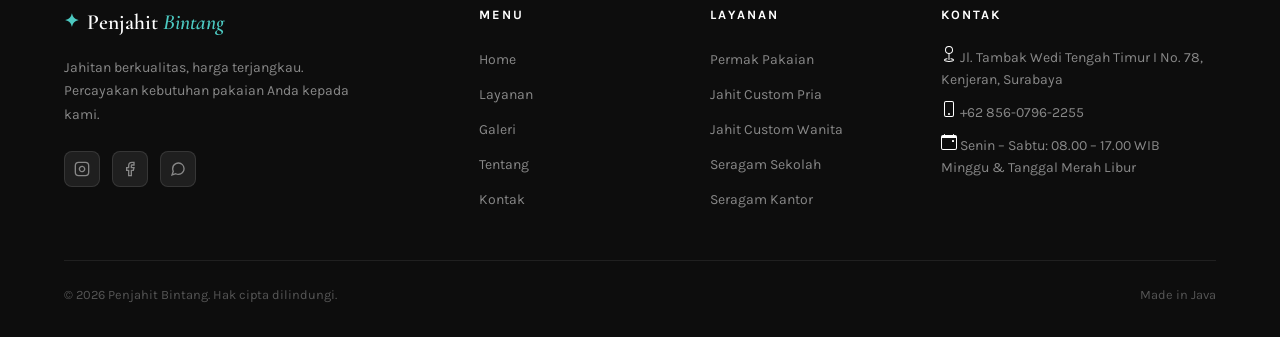
==== commit 5d282eef: "Update the word 'Hello' to 'Goodbye'" ====
--- a/index.html
+++ b/index.html
@@ -48,11 +48,11 @@
       </a>
 
       <nav class="nav-menu" id="navMenu">
-        <a href="#home"      class="nav-link active"><img width="20" height="20" src="https://img.icons8.com/deco-glyph/48/home.png" alt="home"/><br> Beranda</a>
-        <a href="#layanan"   class="nav-link"><img width="20" height="20" src="https://img.icons8.com/deco-glyph/48/service.png" alt="service"/><br> Layanan</a>
-        <a href="#galeri"    class="nav-link"><img width="20" height="20" src="https://img.icons8.com/glyph-neue/64/gallery.png" alt="gallery"/><br> Galeri</a>
-        <a href="#tentang"   class="nav-link"><img width="20" height="20" src="https://img.icons8.com/ios-filled/50/info.png" alt="info"/><br> Tentang</a>
-        <a href="#kontak"    class="nav-link"><img width="20" height="20" src="https://img.icons8.com/ios-filled/50/contact-card.png" alt="contact-card"/><br> Kontak</a>
+        <a href="#home"      class="nav-link active"><img width="20" height="20" src="https://img.icons8.com/deco-glyph/48/home.png" alt="home"/> Beranda</a>
+        <a href="#layanan"   class="nav-link"><img width="20" height="20" src="https://img.icons8.com/deco-glyph/48/service.png" alt="service"/> Layanan</a>
+        <a href="#galeri"    class="nav-link"><img width="20" height="20" src="https://img.icons8.com/glyph-neue/64/gallery.png" alt="gallery"/> Galeri</a>
+        <a href="#tentang"   class="nav-link"><img width="20" height="20" src="https://img.icons8.com/ios-filled/50/info.png" alt="info"/> Tentang</a>
+        <a href="#kontak"    class="nav-link"><img width="20" height="20" src="https://img.icons8.com/ios-filled/50/contact-card.png" alt="contact-card"/> Kontak</a>
       </nav>
 
       <a href="auth.html" class="btn-primary"><img width="20" height="20" src="https://img.icons8.com/ios-filled/50/login-rounded-right.png" alt="login-rounded-right" style="filter: brightness(0) invert(1);"> Log In</a>
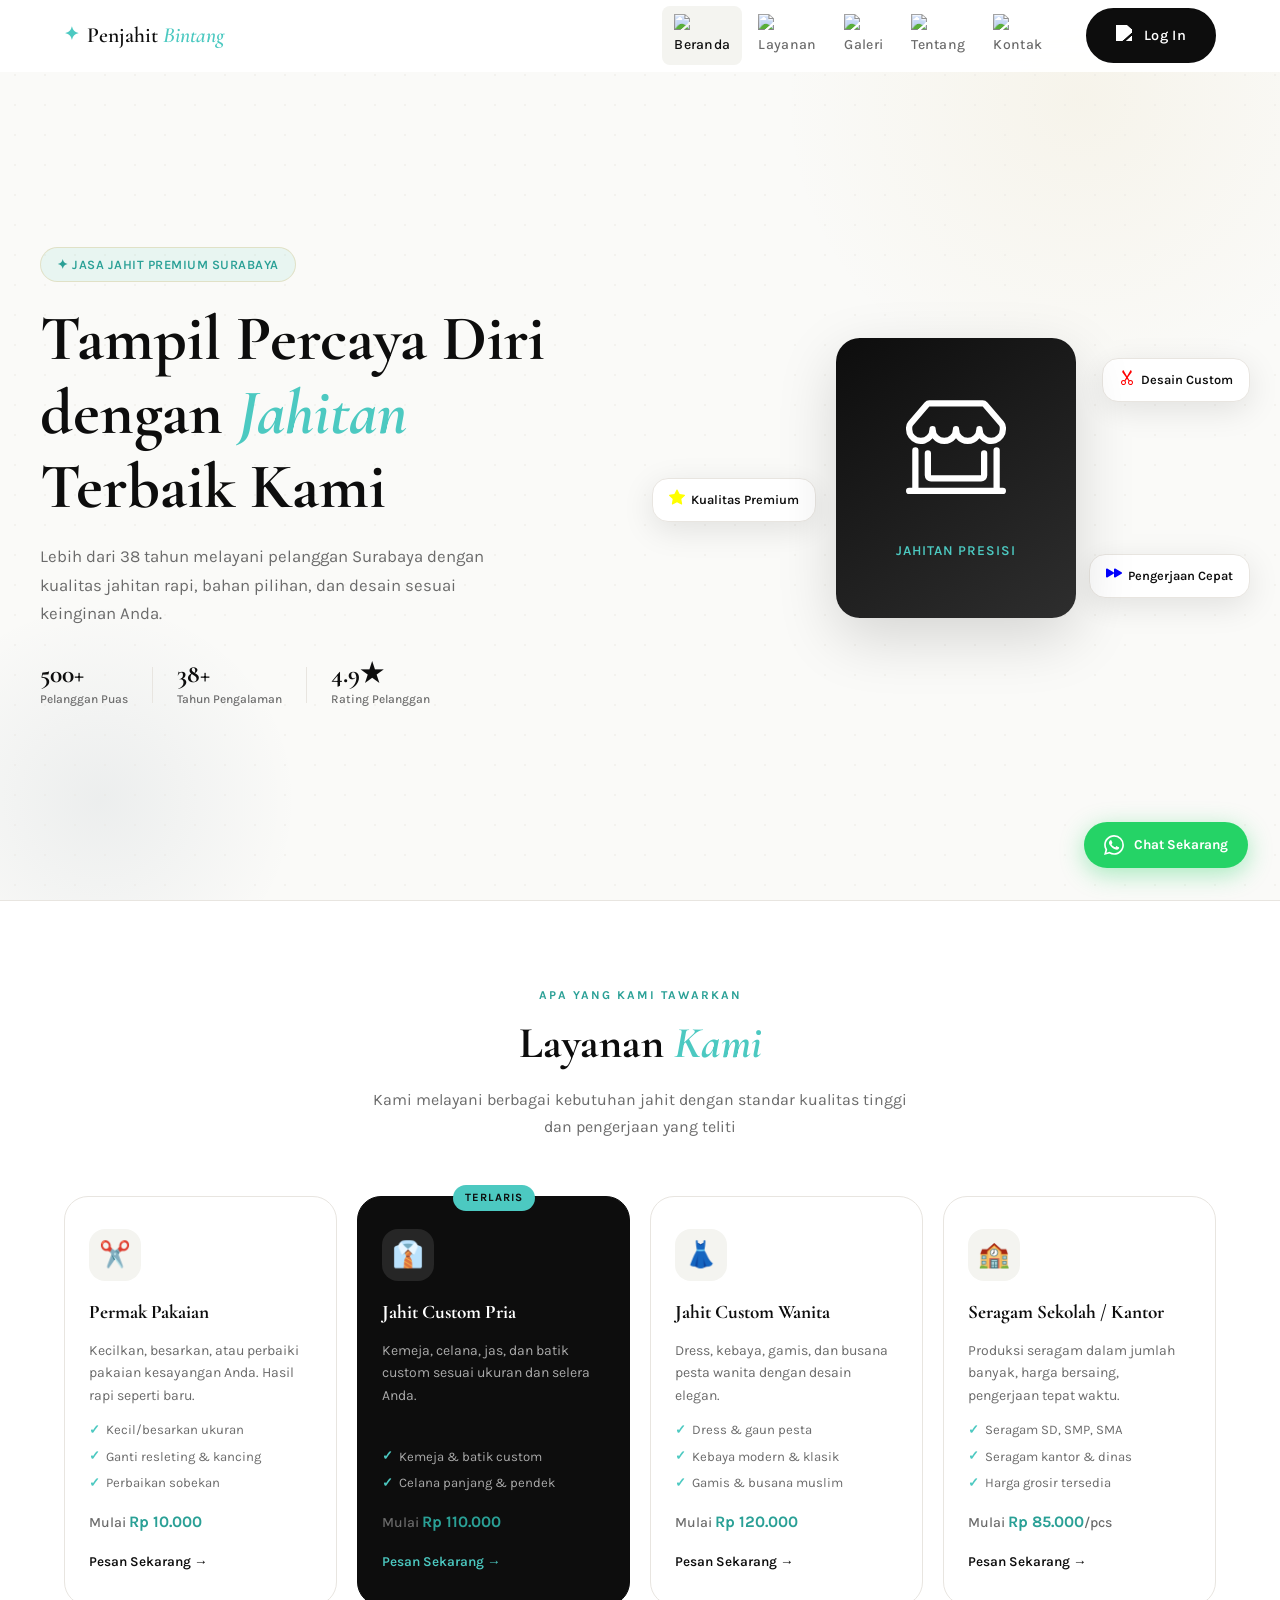
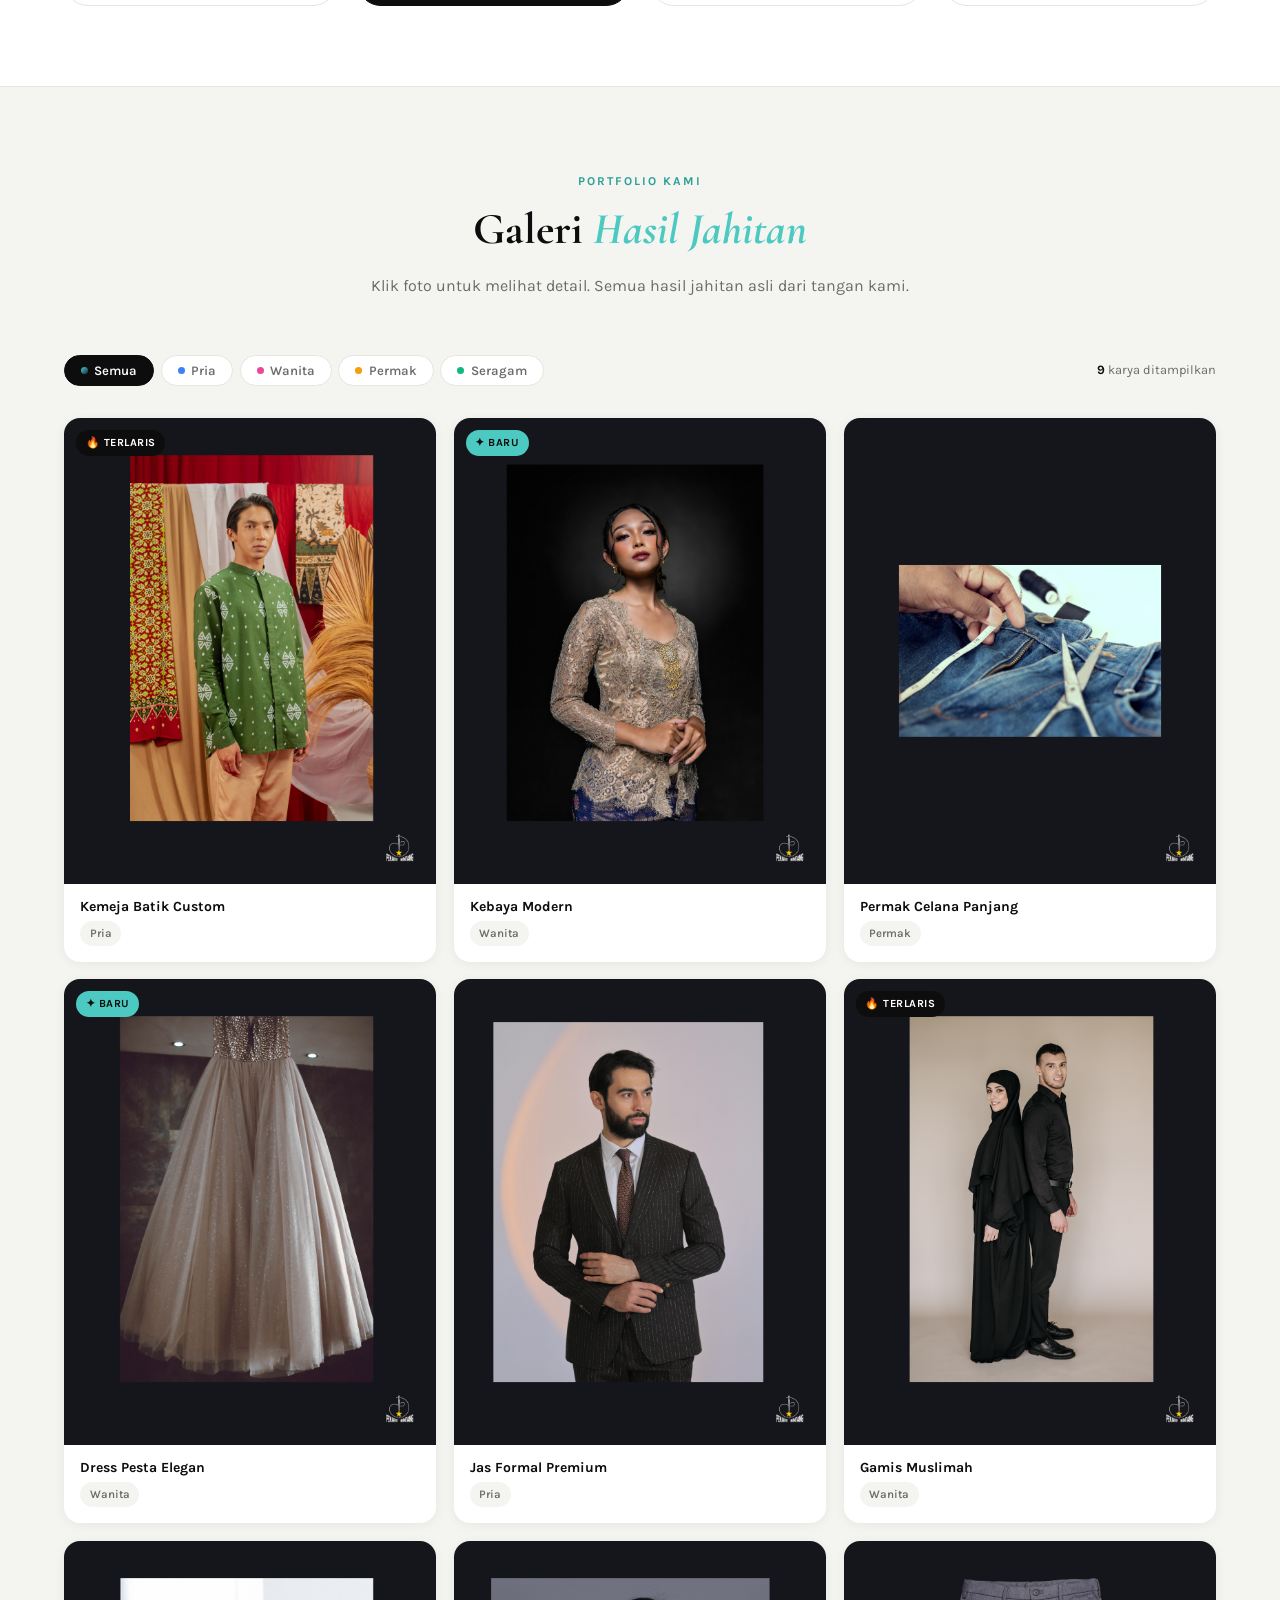
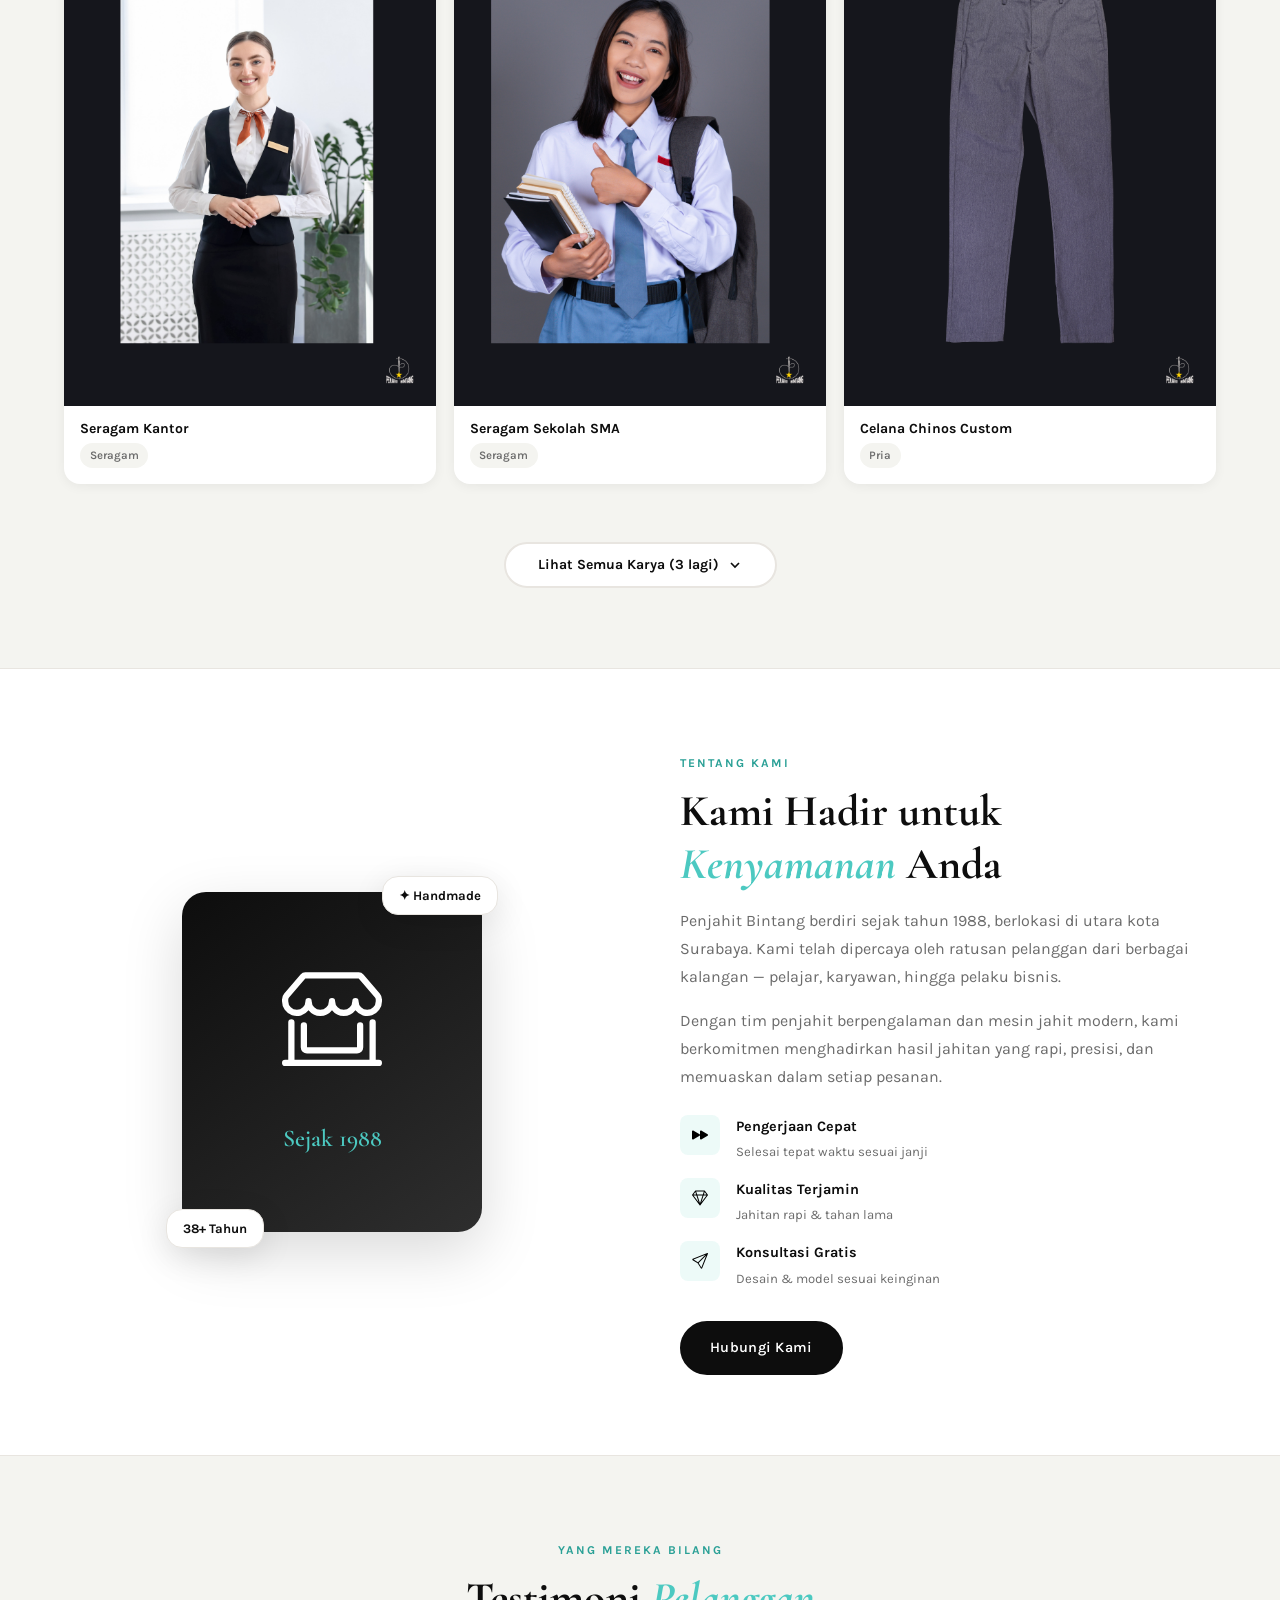
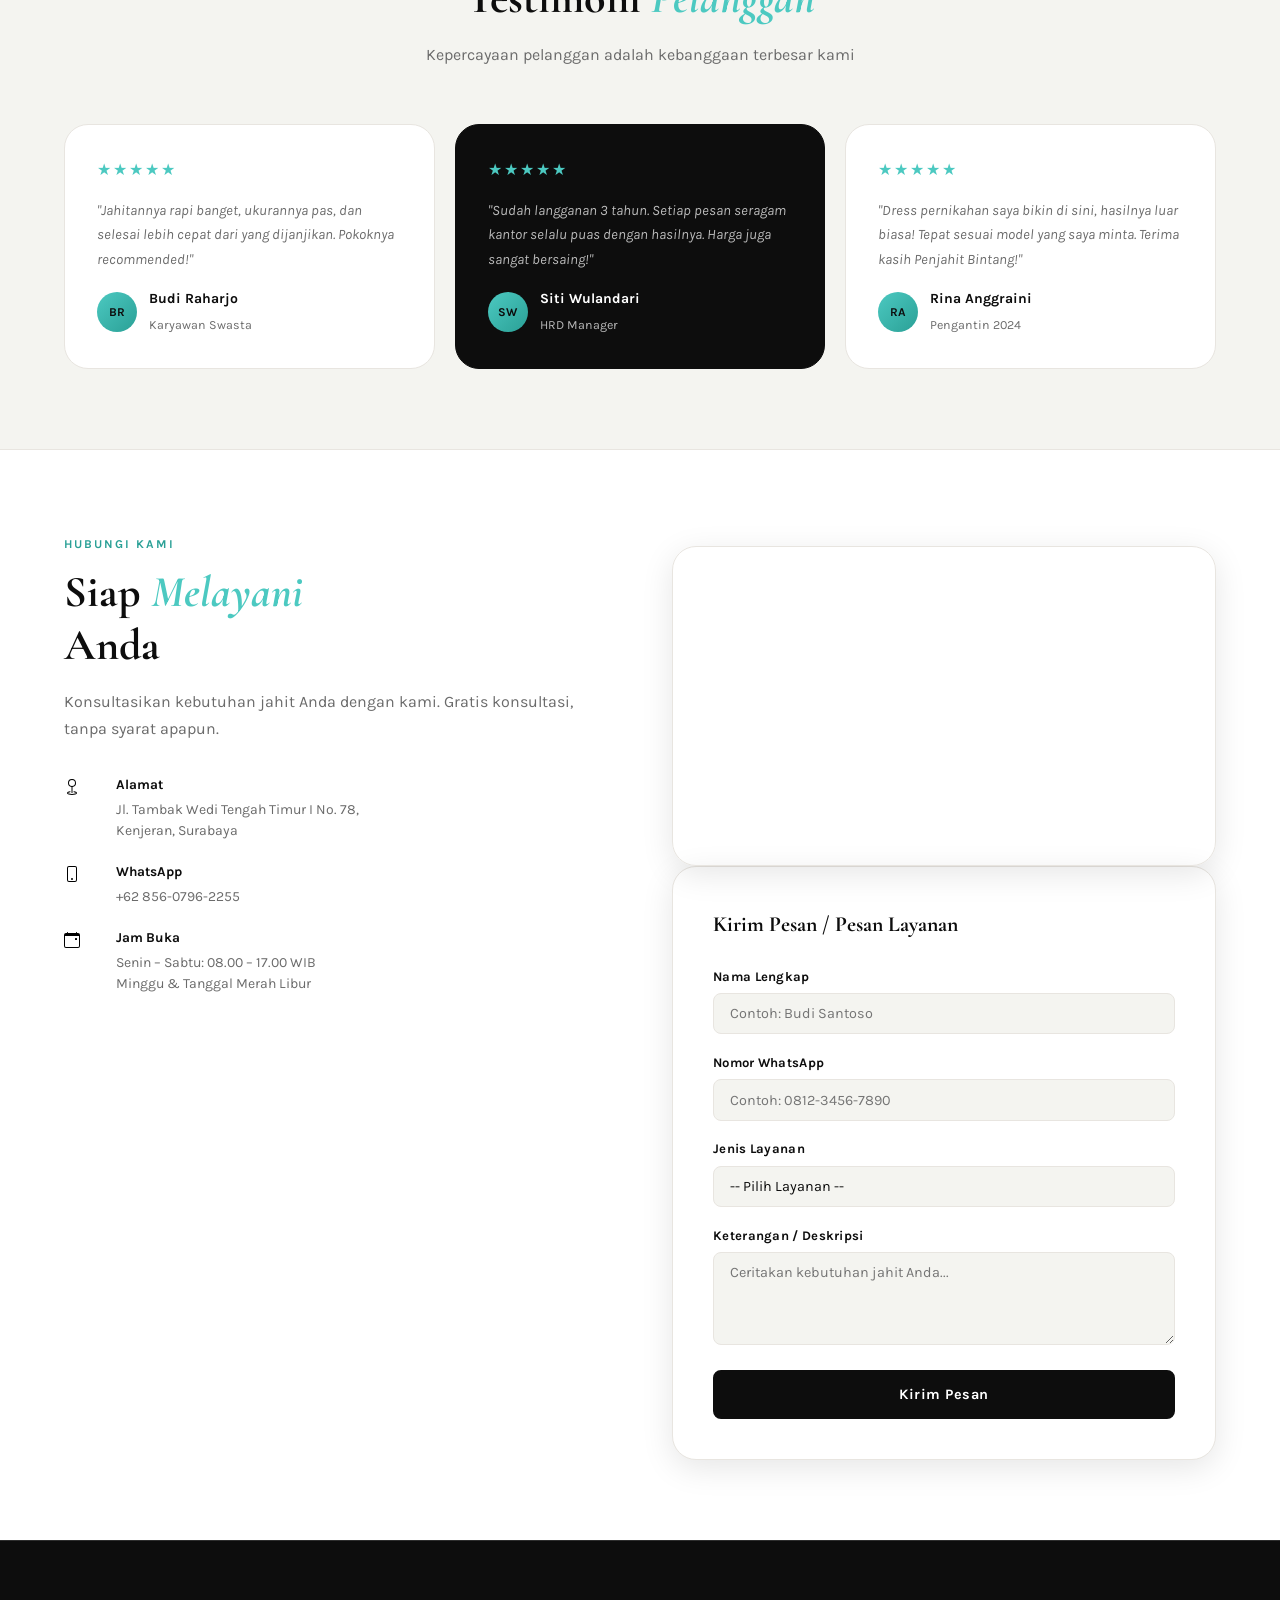
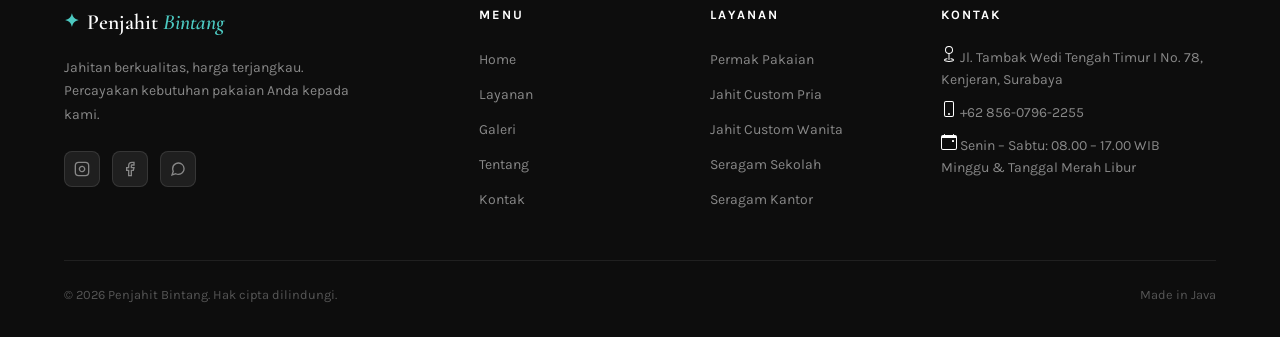
==== commit 086a3d3b: "Update fmt.Println message from 'Hello' to 'Goodbye'" ====
--- a/index.html
+++ b/index.html
@@ -13,7 +13,7 @@
 
 <meta property="og:type"        content="website" />
 <meta property="og:title"       content="Penjahit Bintang | Jasa Jahit Premium Surabaya" />
-<meta property="og:description" content="Jasa jahit custom, permak pakaian, dan seragam sekolah/kantor di Surabaya. Berpengalaman 15+ tahun, harga terjangkau." />
+<meta property="og:description" content="Jasa jahit custom, permak pakaian, dan seragam sekolah/kantor di Surabaya. Berpengalaman 38+ tahun, harga terjangkau." />
 <meta property="og:url"         content="https://penjahit-bintang.vercel.app.app" />
 <meta property="og:image"       content="https://penjahit-bintang.vercel.app/images/NAMA-FOTO-TERBAIKMU.jpg" />
 <meta property="og:image:width"  content="1200" />
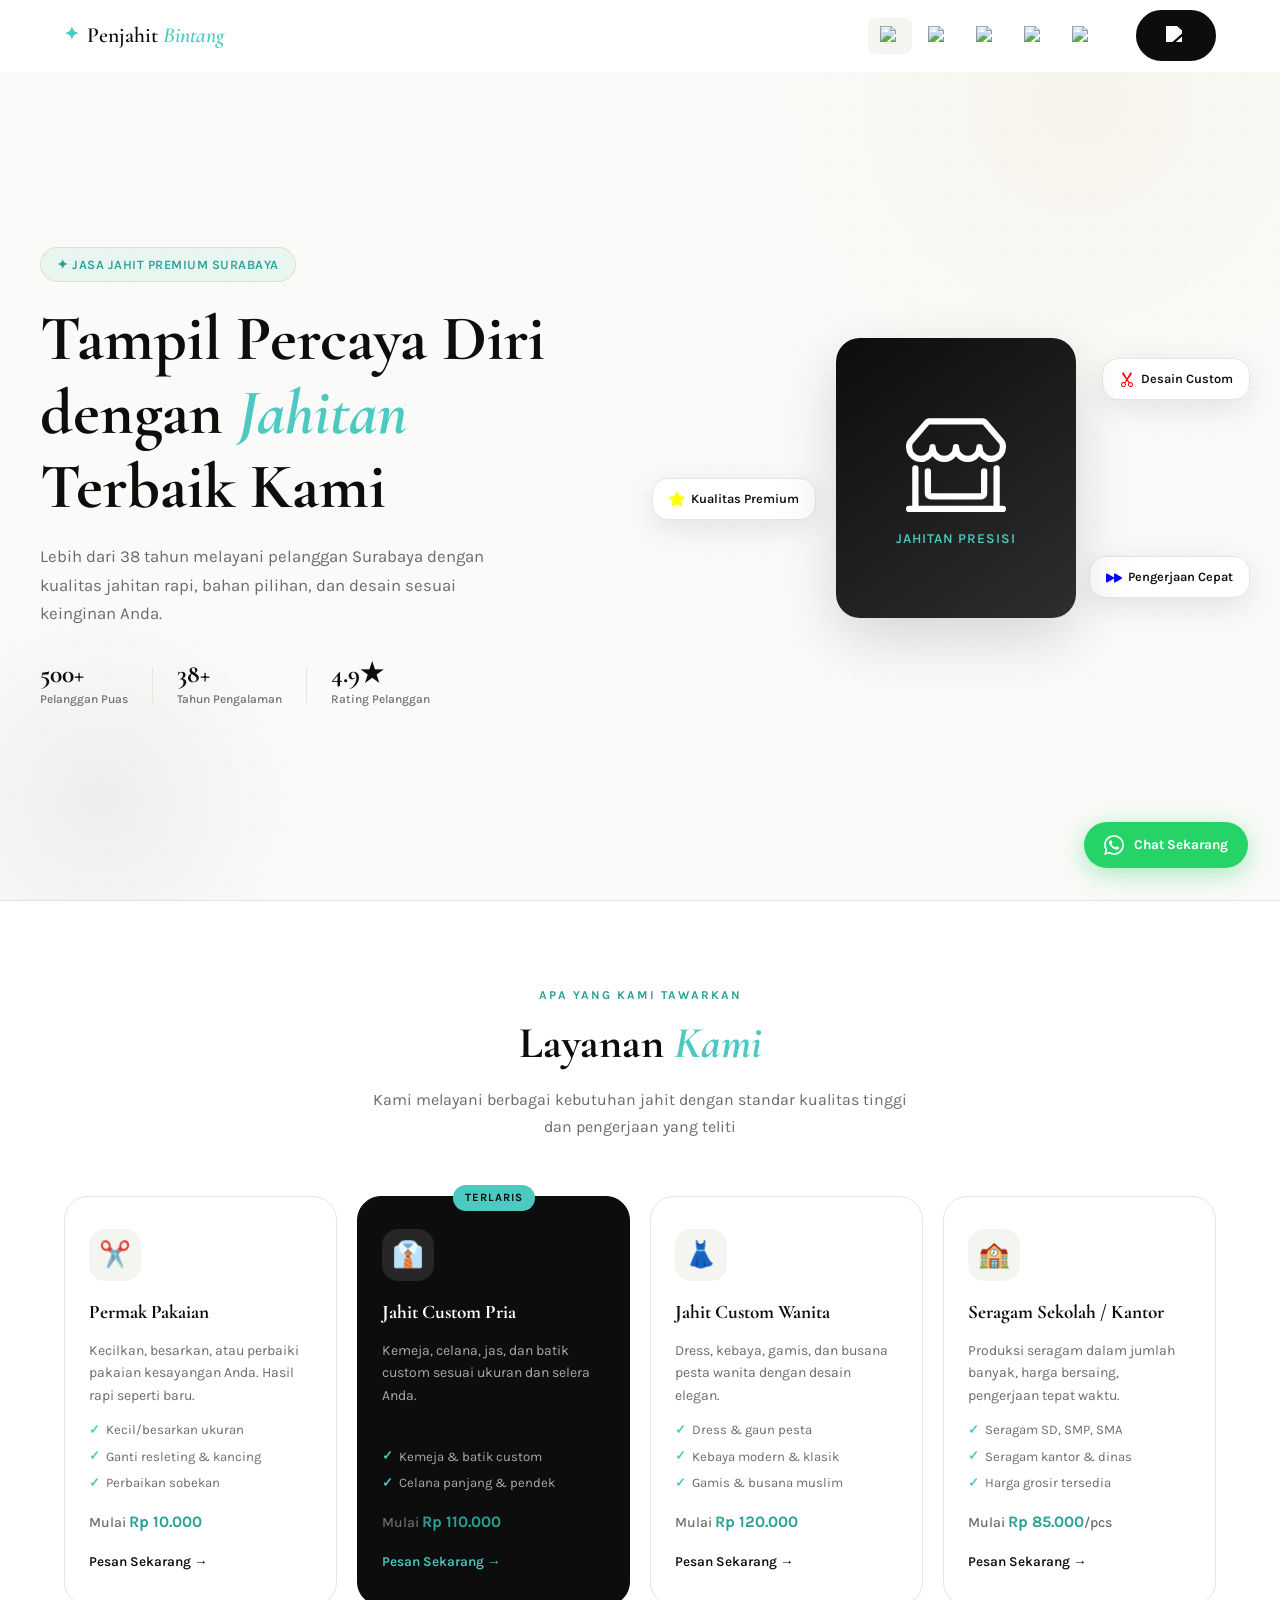
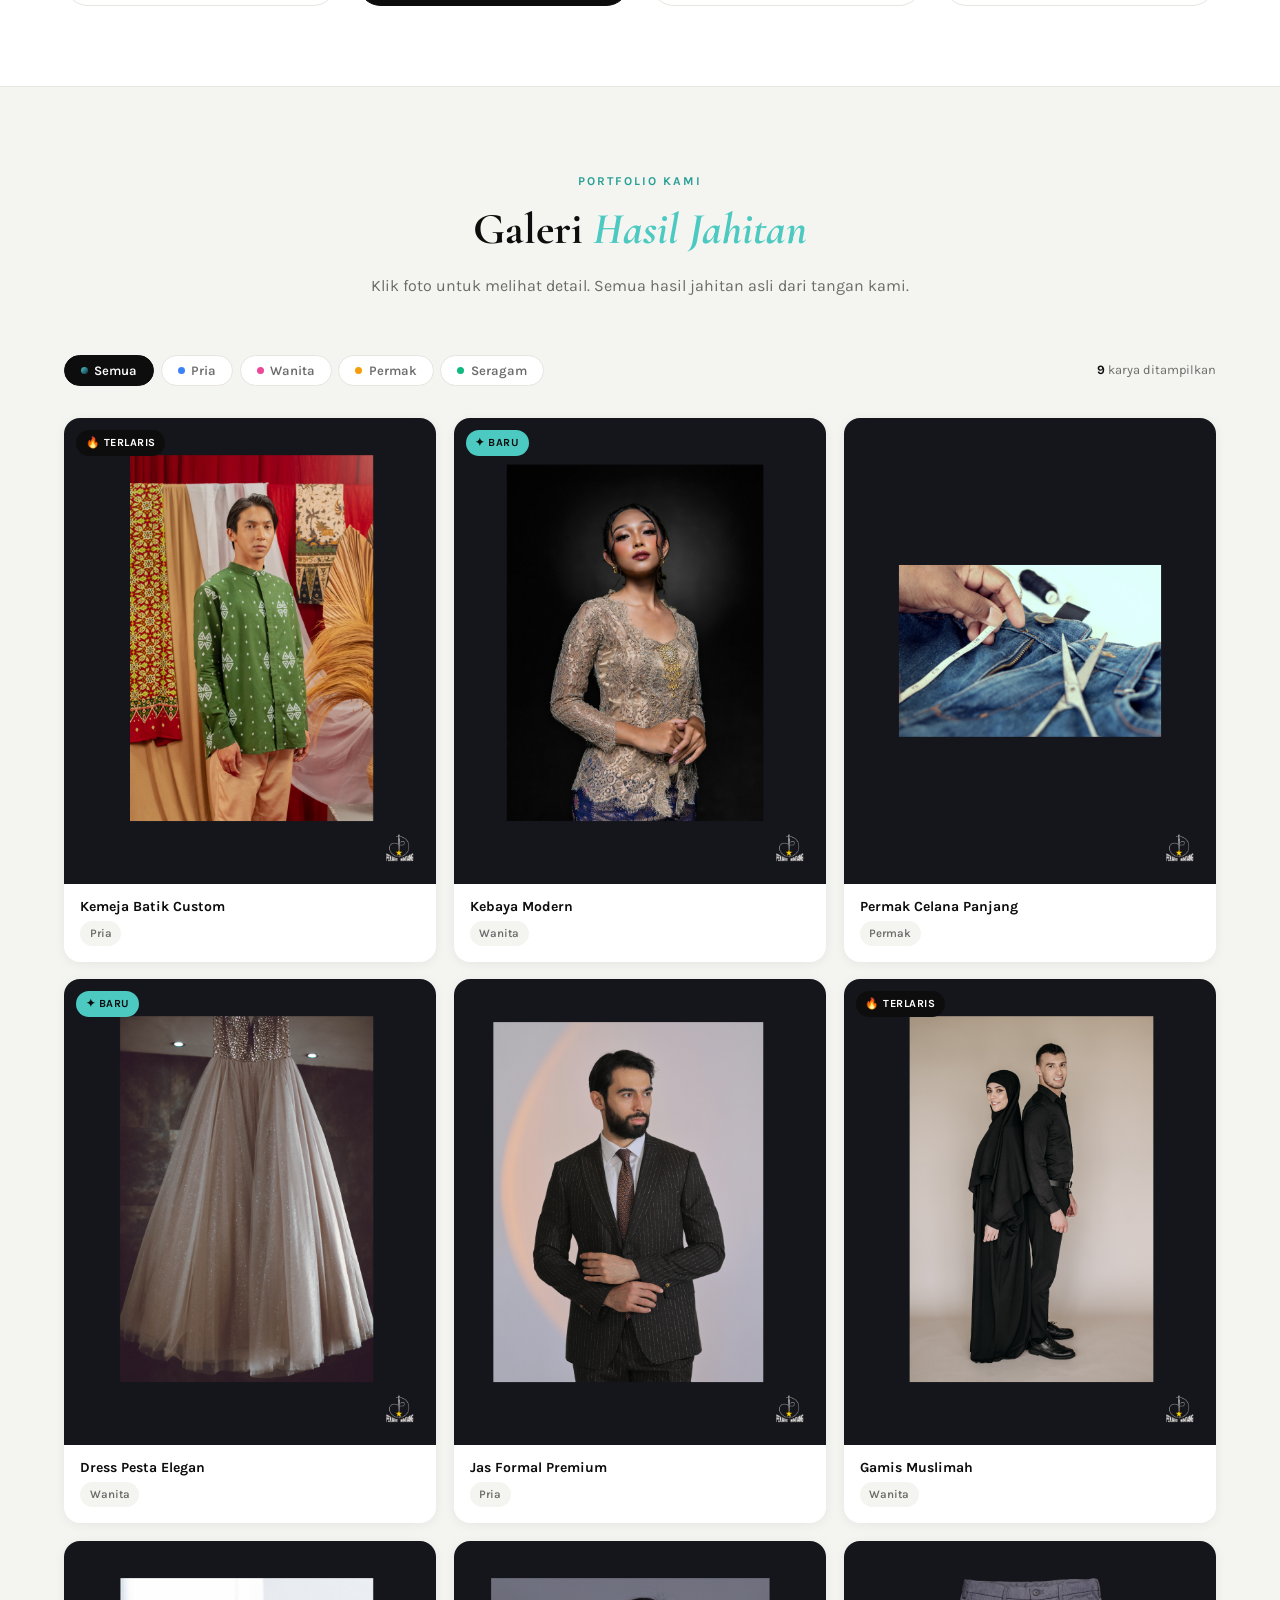
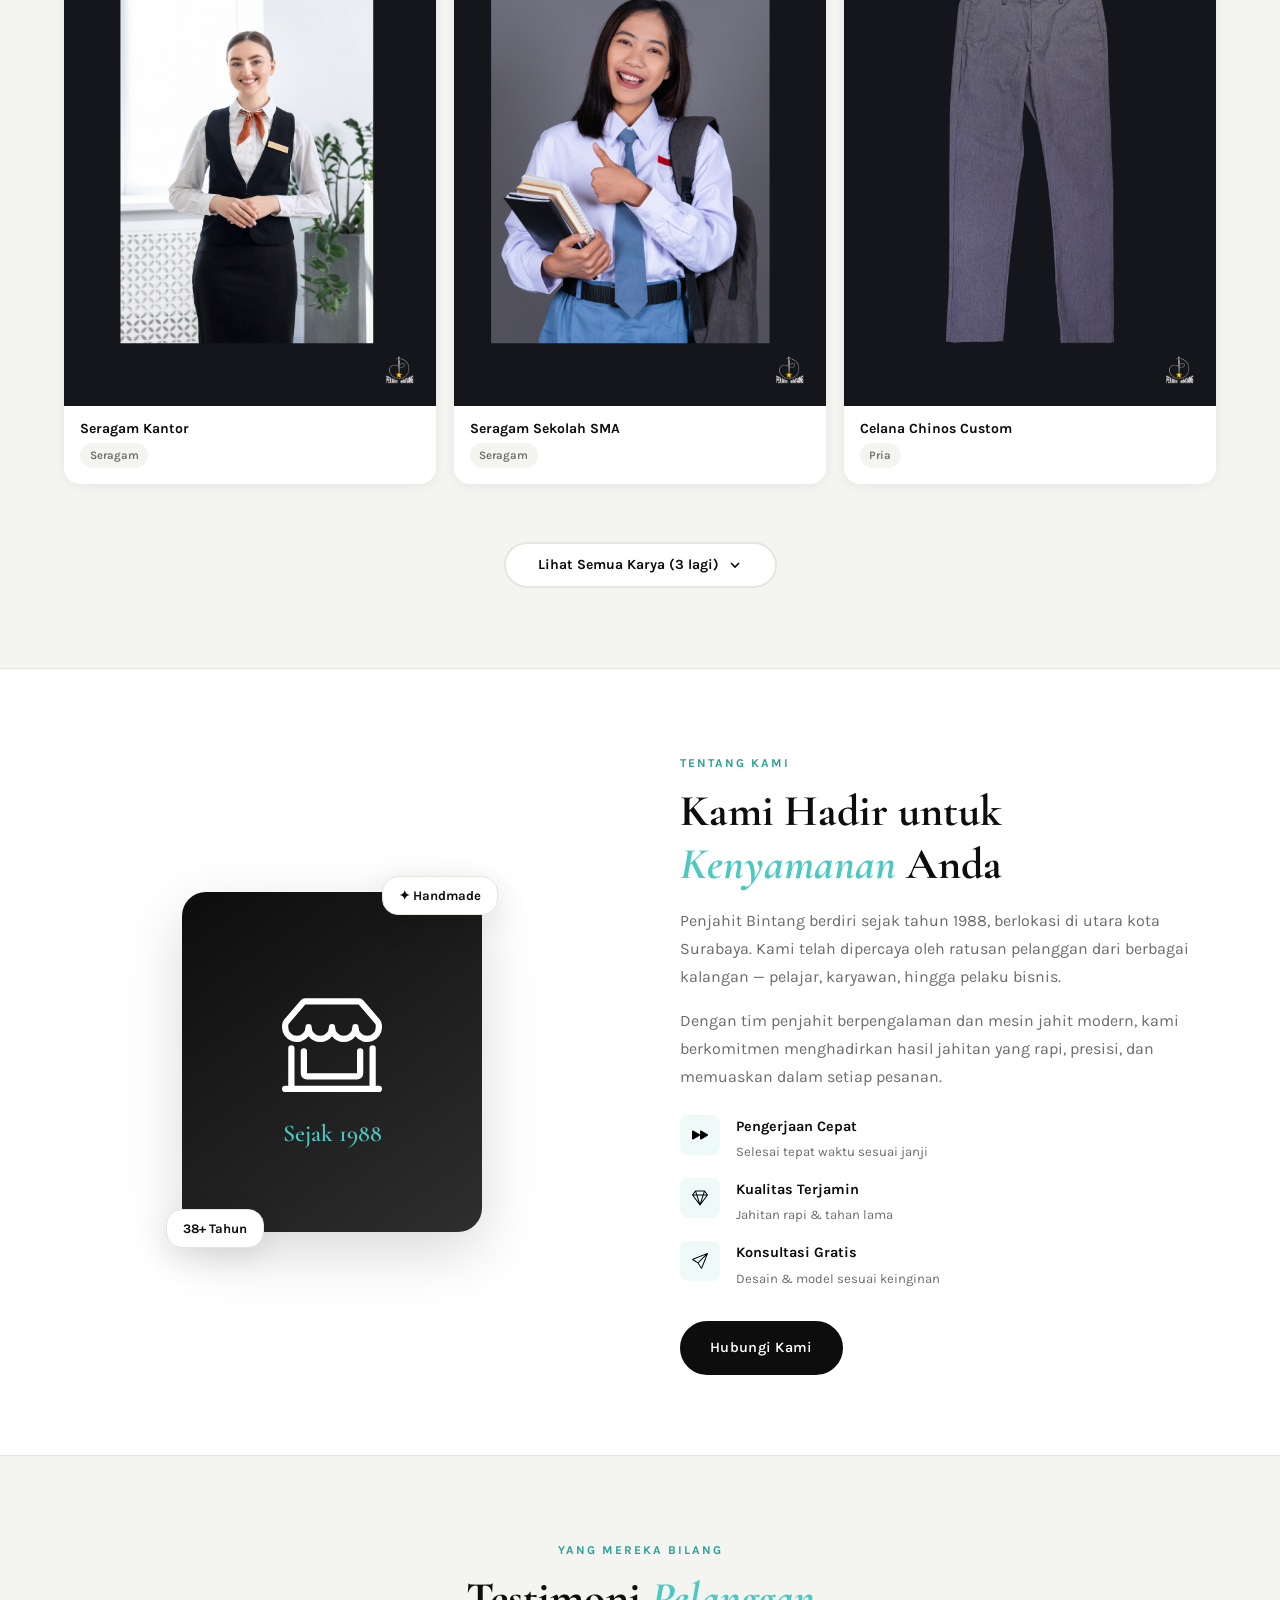
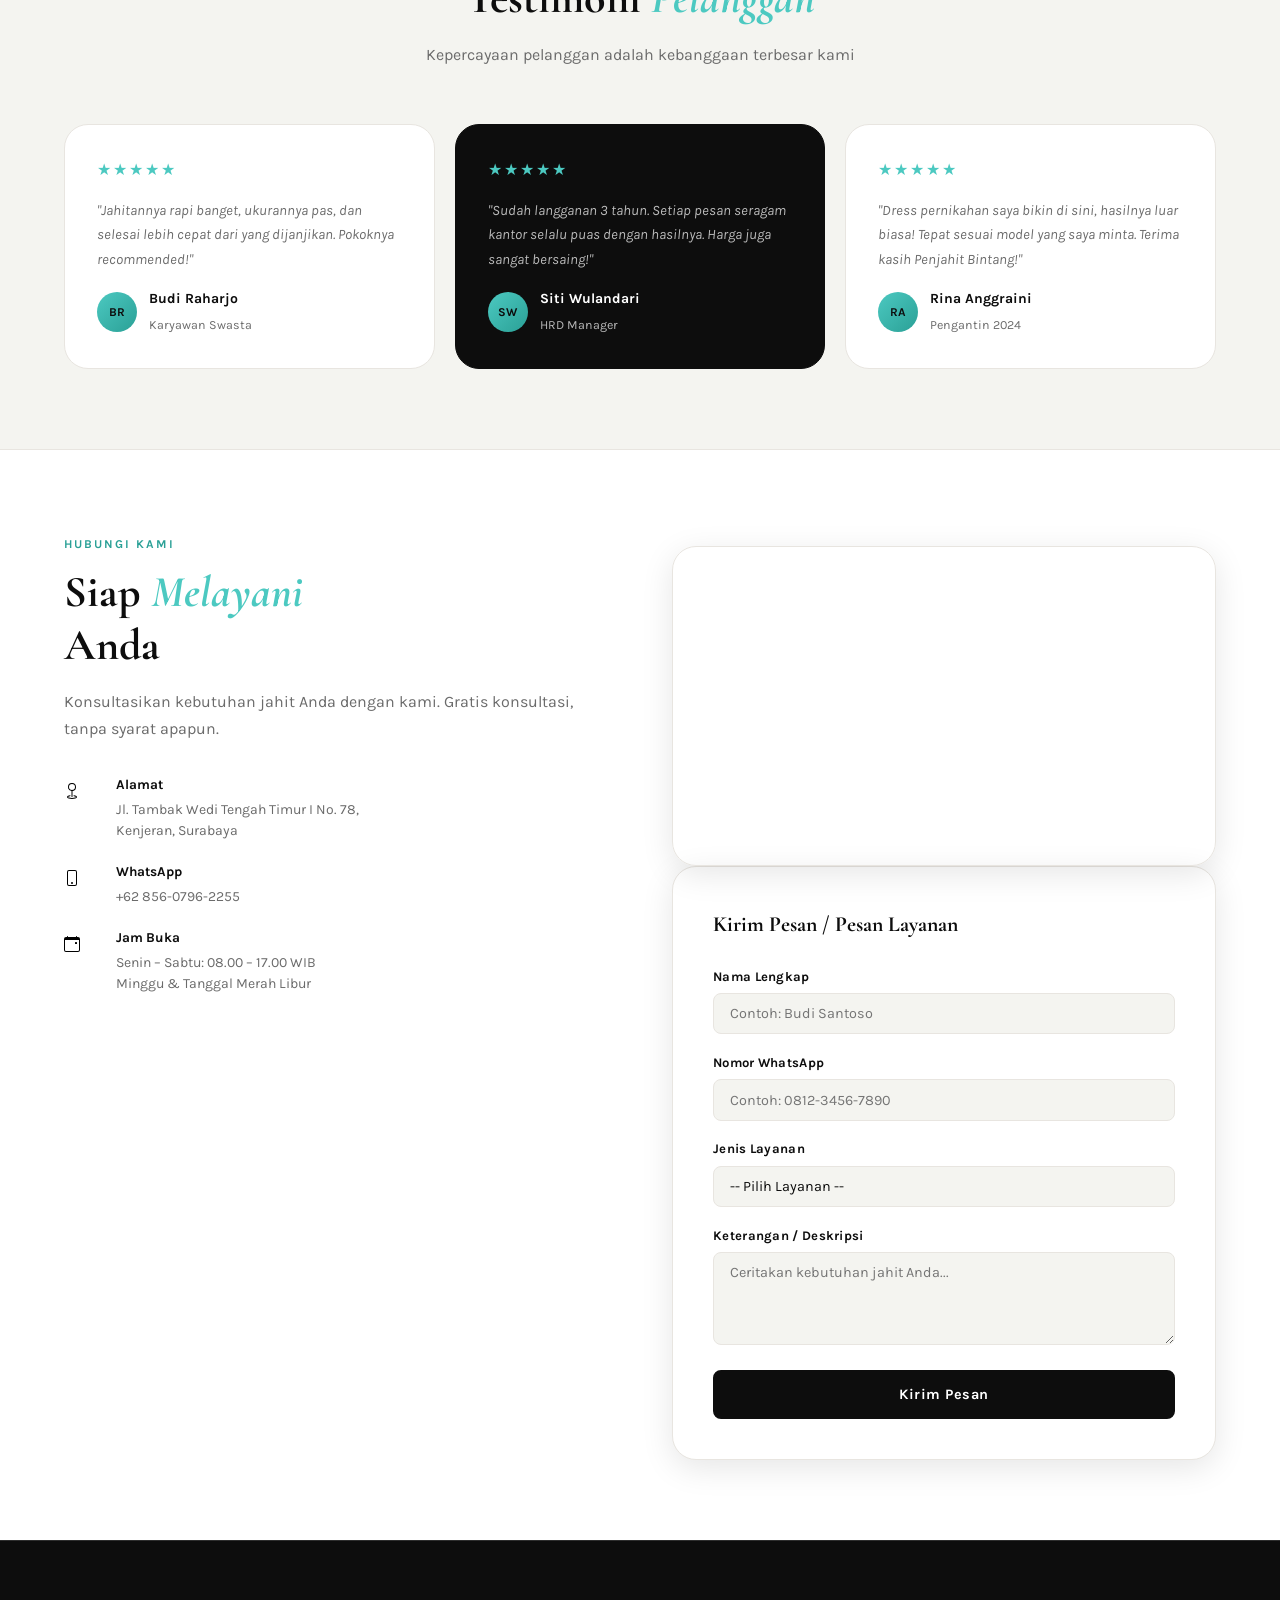
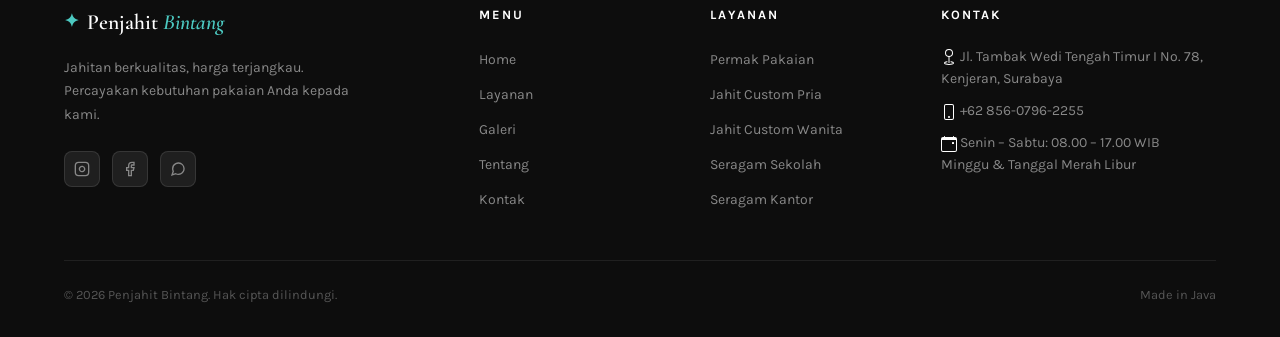
==== commit 1e0fab02: "Update fmt.Println message from 'Hello' to 'Goodbye'" ====
--- a/index.html
+++ b/index.html
@@ -48,14 +48,14 @@
       </a>
 
       <nav class="nav-menu" id="navMenu">
-        <a href="#home"      class="nav-link active"><img width="20" height="20" src="https://img.icons8.com/deco-glyph/48/home.png" alt="home"/> Beranda</a>
-        <a href="#layanan"   class="nav-link"><img width="20" height="20" src="https://img.icons8.com/deco-glyph/48/service.png" alt="service"/> Layanan</a>
-        <a href="#galeri"    class="nav-link"><img width="20" height="20" src="https://img.icons8.com/glyph-neue/64/gallery.png" alt="gallery"/> Galeri</a>
-        <a href="#tentang"   class="nav-link"><img width="20" height="20" src="https://img.icons8.com/ios-filled/50/info.png" alt="info"/> Tentang</a>
-        <a href="#kontak"    class="nav-link"><img width="20" height="20" src="https://img.icons8.com/ios-filled/50/contact-card.png" alt="contact-card"/> Kontak</a>
+        <a href="#home"      class="nav-link active"><img width="20" height="20" src="https://img.icons8.com/deco-glyph/20/home.png" alt="home"/></a>
+        <a href="#layanan"   class="nav-link"><img width="20" height="20" src="https://img.icons8.com/deco-glyph/20/service.png" alt="service"/></a>
+        <a href="#galeri"    class="nav-link"><img width="20" height="20" src="https://img.icons8.com/glyph-neue/20/gallery.png" alt="gallery"/></a>
+        <a href="#tentang"   class="nav-link"><img width="20" height="20" src="https://img.icons8.com/ios-filled/20/info.png" alt="info"/></a>
+        <a href="#kontak"    class="nav-link"><img width="20" height="20" src="https://img.icons8.com/ios-filled/20/contact-card.png" alt="contact-card"/></a>
       </nav>
 
-      <a href="auth.html" class="btn-primary"><img width="20" height="20" src="https://img.icons8.com/ios-filled/50/login-rounded-right.png" alt="login-rounded-right" style="filter: brightness(0) invert(1);"> Log In</a>
+      <a href="auth.html" class="btn-primary"><img width="20" height="20" src="https://img.icons8.com/ios-filled/20/login-rounded-right.png" alt="login-rounded-right" style="filter: brightness(0) invert(1);"></a>
       
       <button class="hamburger" id="hamburger" aria-label="Buka menu">
         <span></span><span></span><span></span>
--- a/assets/css/main.css
+++ b/assets/css/main.css
@@ -1,5 +1,6 @@
 @import url('https://fonts.googleapis.com/css2?family=Cormorant+Garamond:ital,wght@0,400;0,600;0,700;1,400&family=Karla:wght@300;400;500;600&display=swap');
 
+@import 'icons.css';
 @import 'base.css';
 @import 'navbar.css';
 @import 'hero.css';
@@ -9,4 +10,4 @@
 @import 'testimoni.css';
 @import 'kontak.css';
 @import 'footer.css';
-@import 'responsive.css';+@import 'responsive.css';
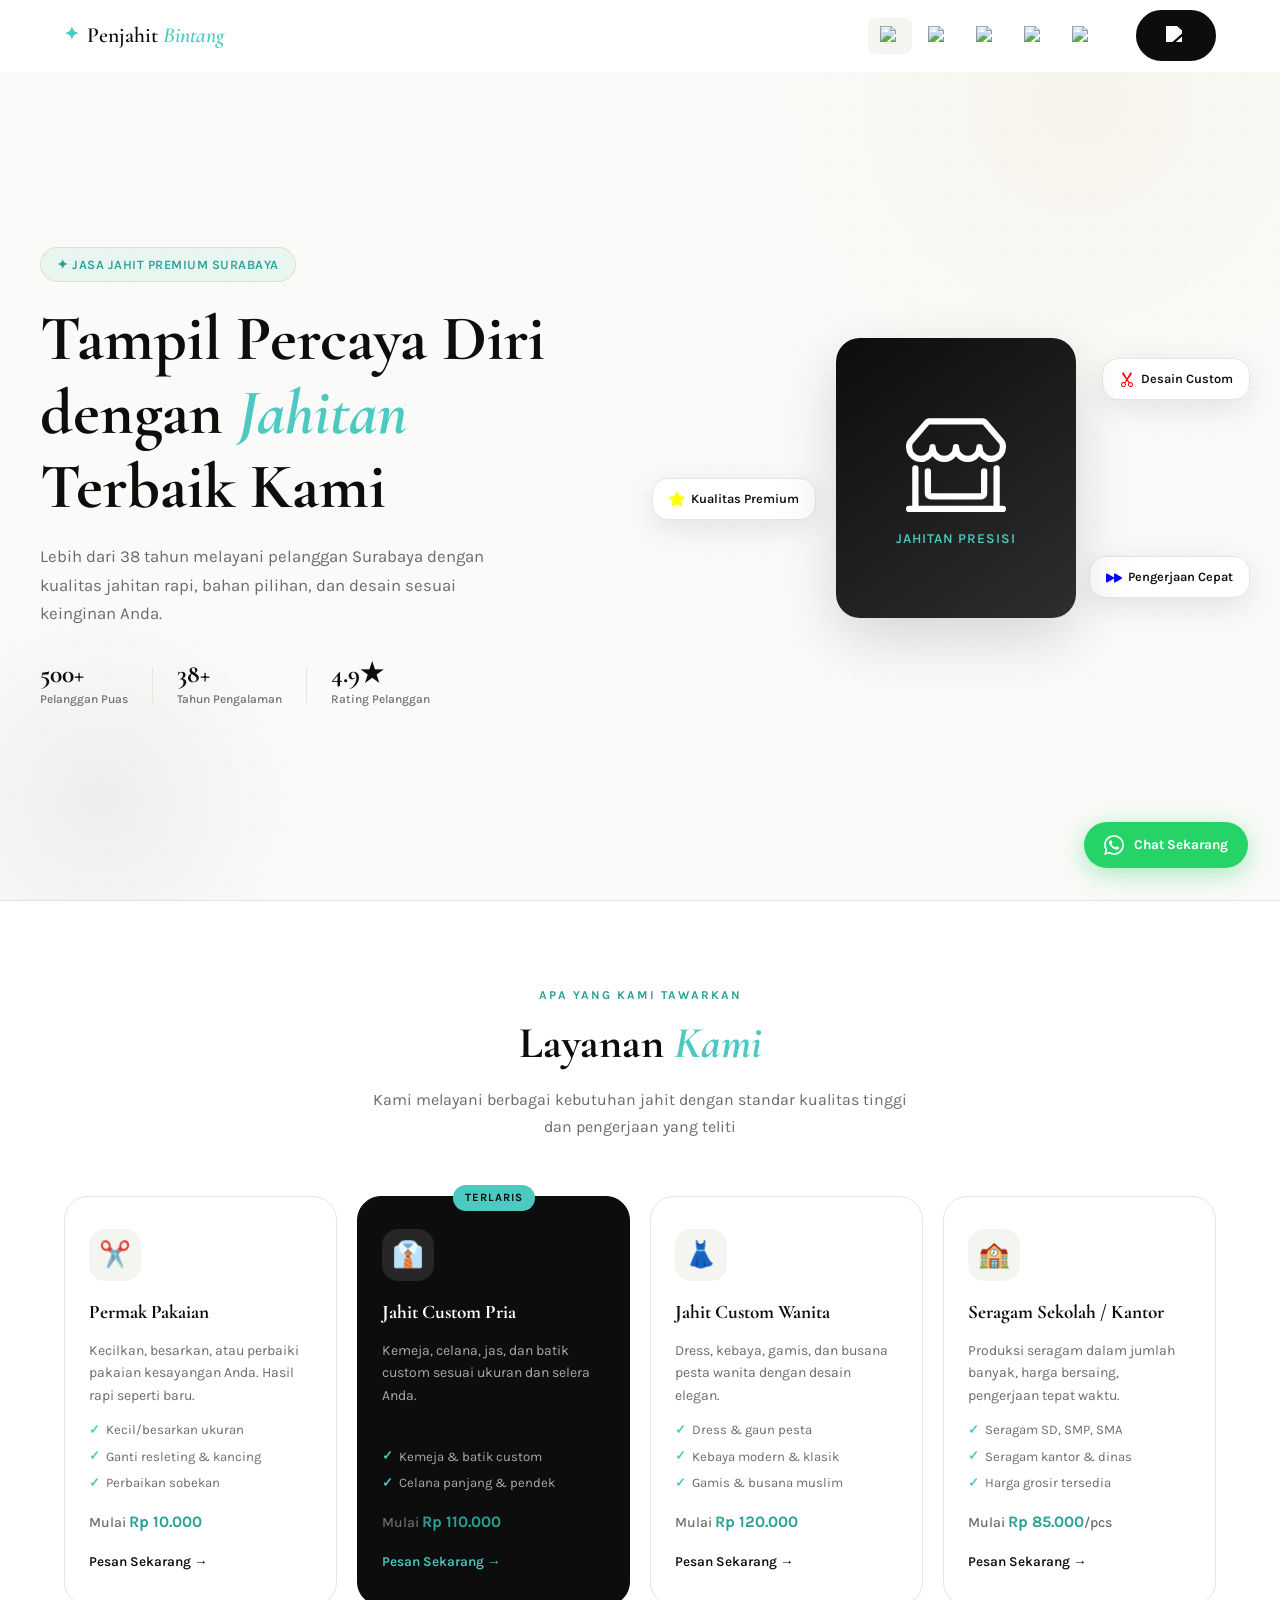
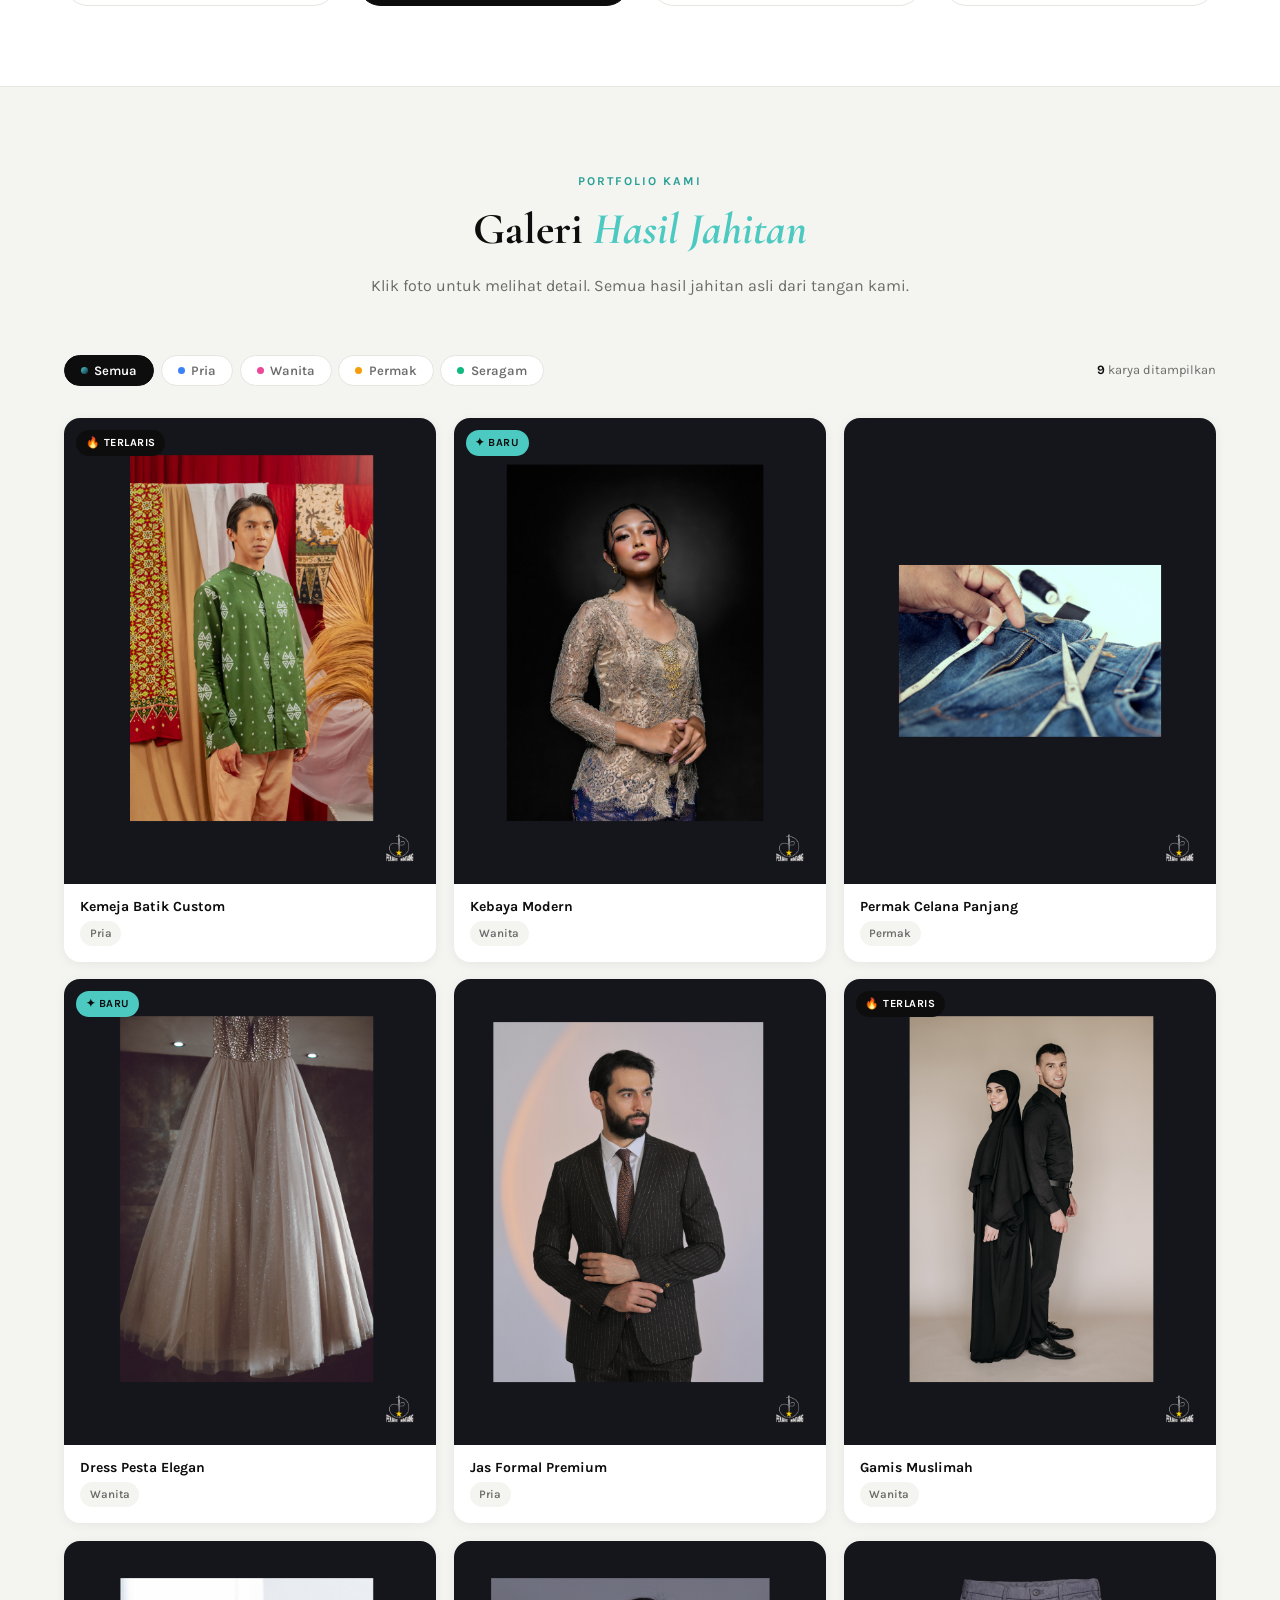
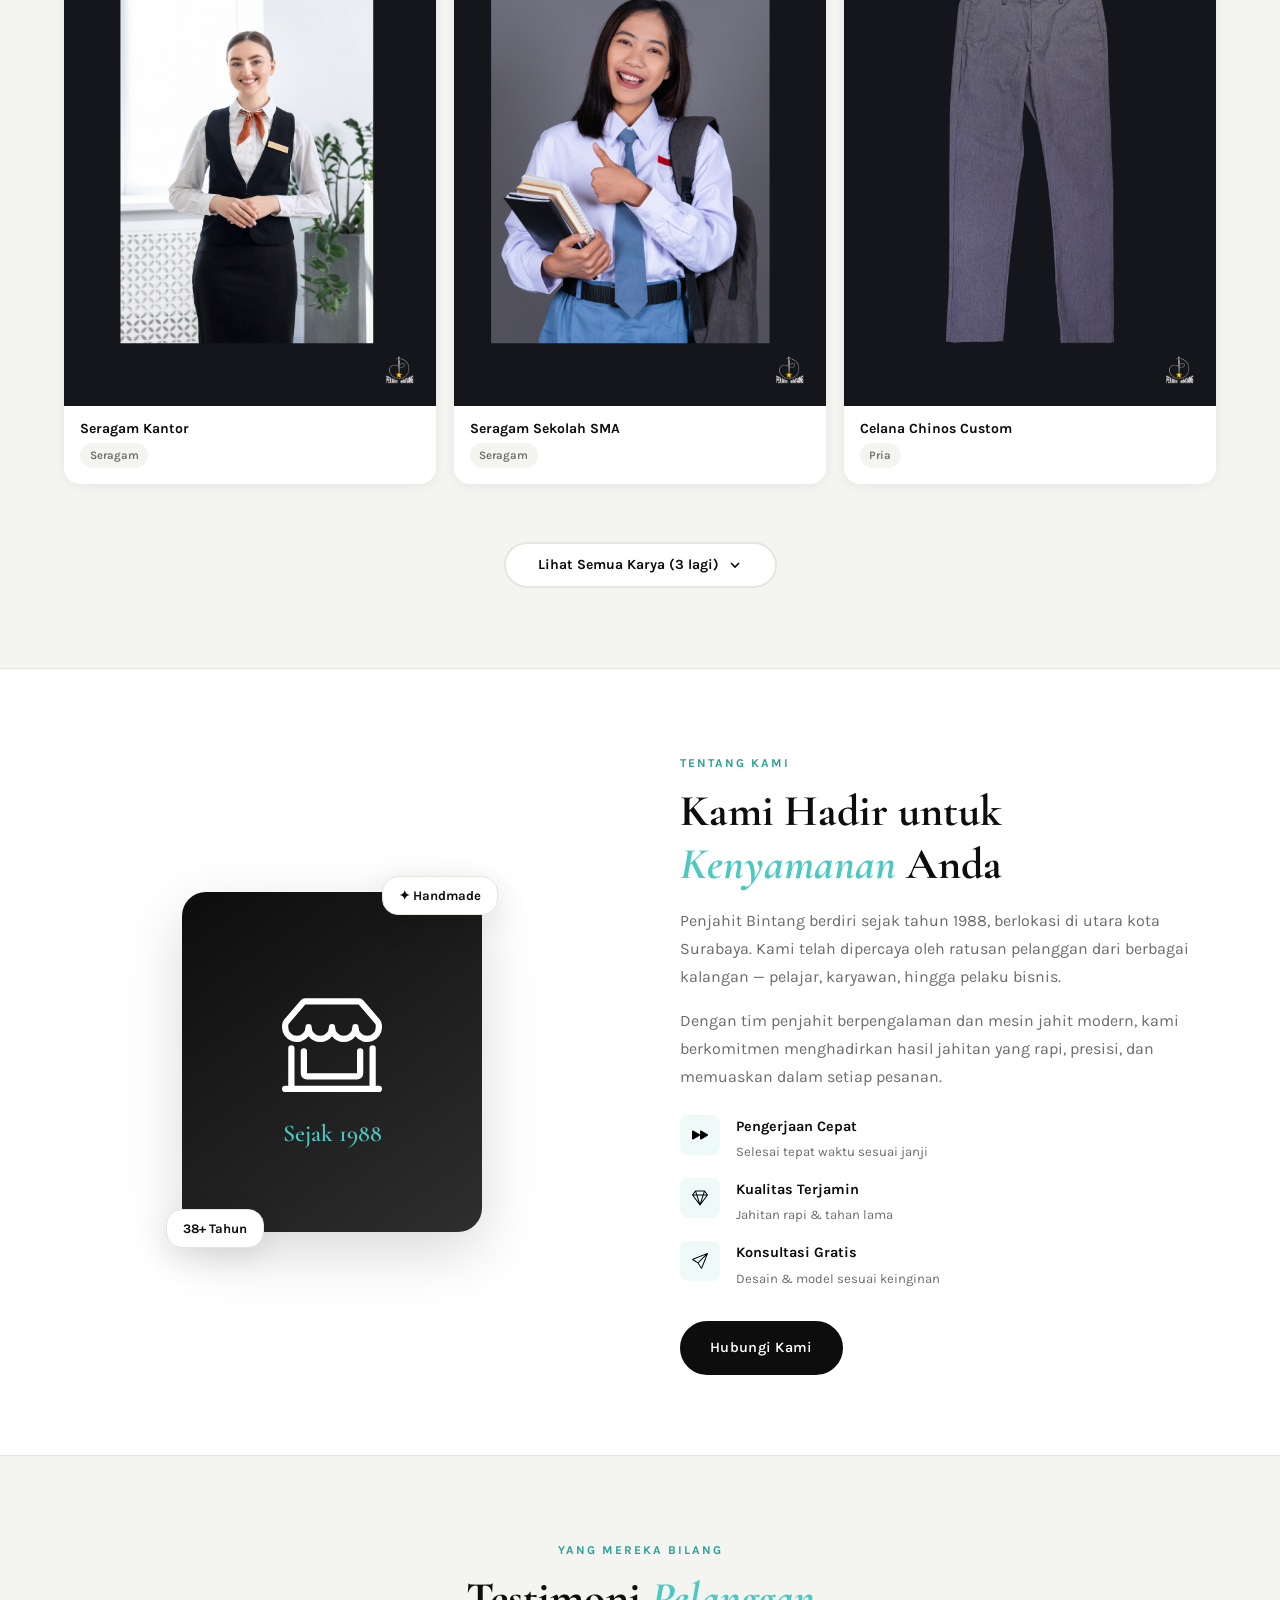
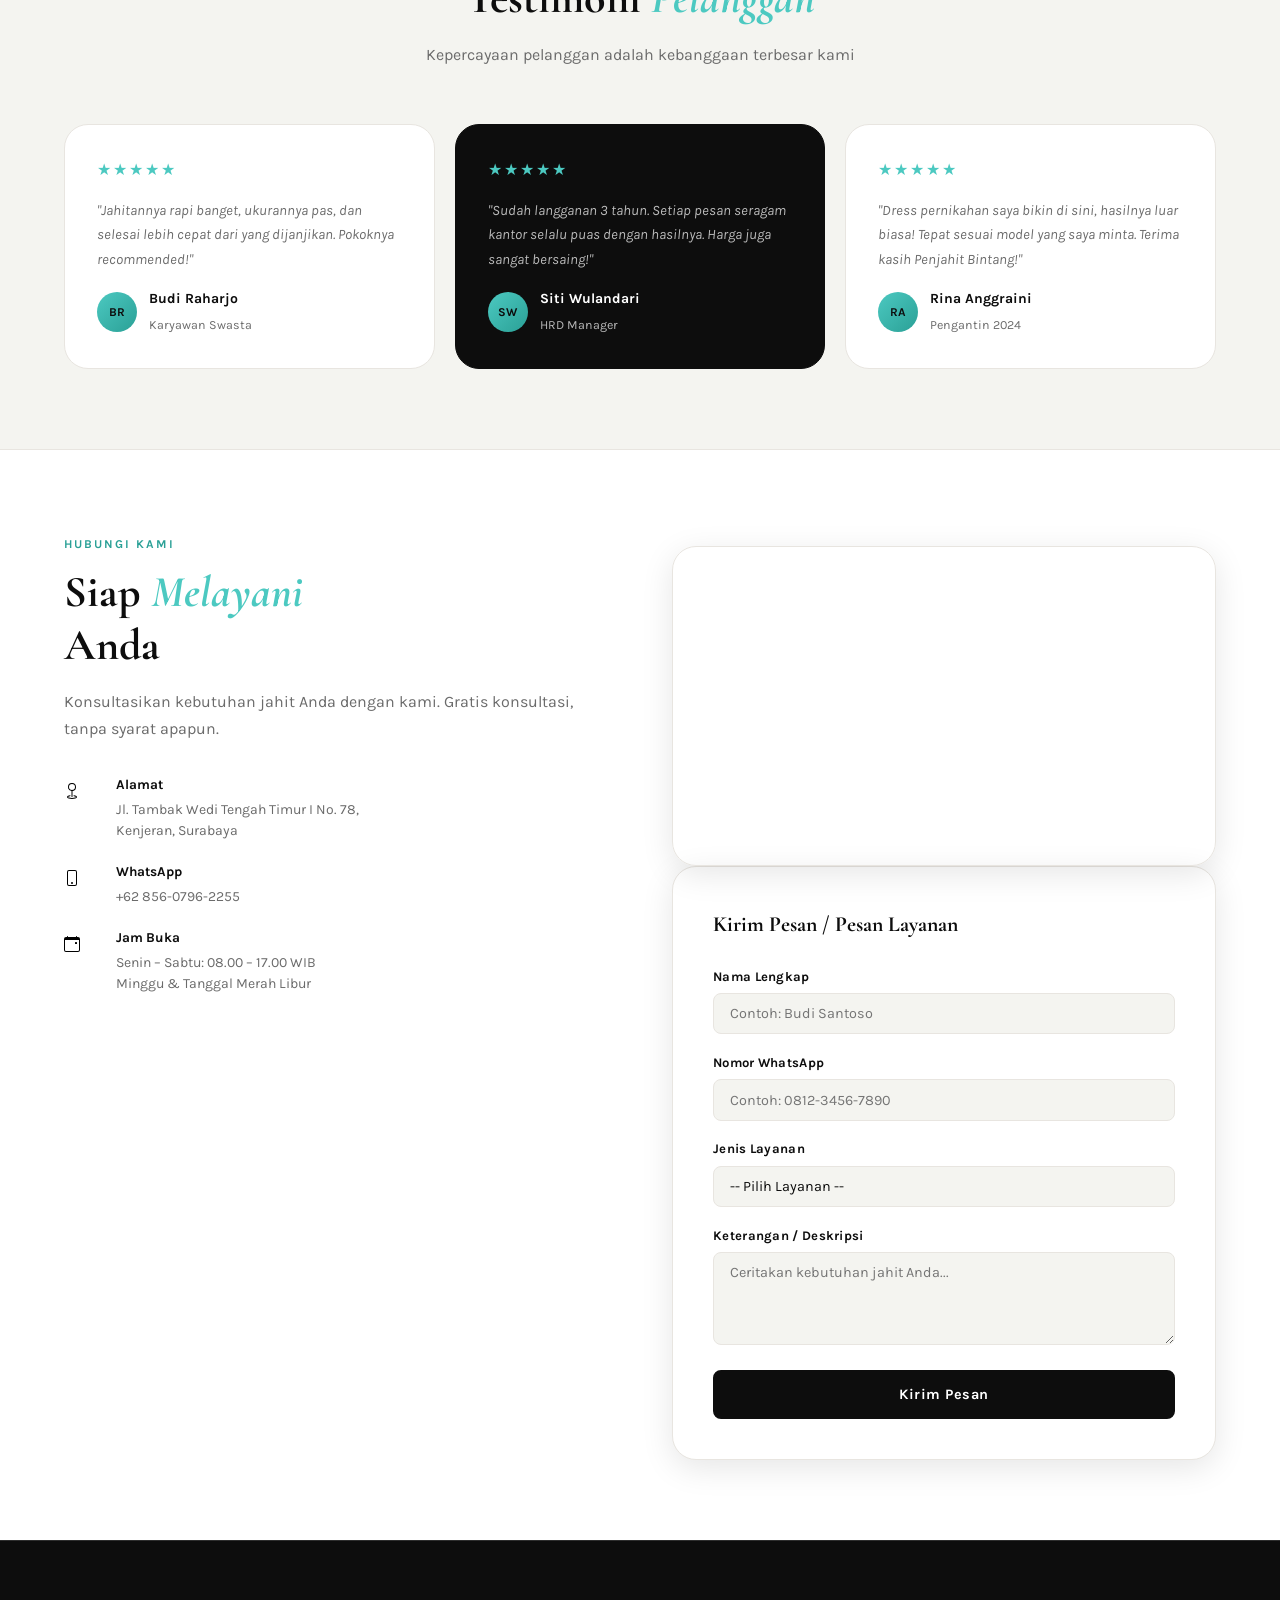
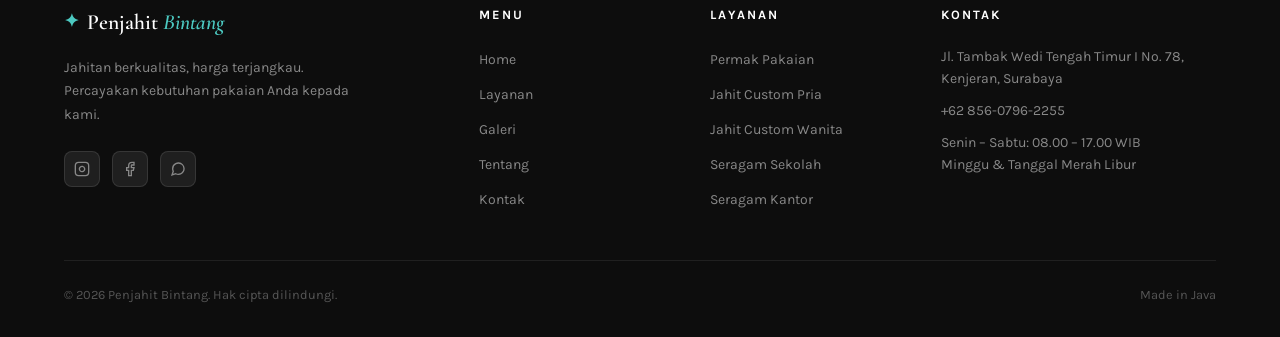
==== commit 4b3fc404: "Update print statement from 'Hello' to 'Goodbye'" ====
--- a/index.html
+++ b/index.html
@@ -527,19 +527,11 @@
         <div class="footer-kontak">
           <h4>Kontak</h4>
 
-          <p><svg xmlns="http://www.w3.org/2000/svg" width="16" height="16" fill="White" class="bi bi-geo" viewBox="0 0 16 16">
-  <path fill-rule="evenodd" d="M8 1a3 3 0 1 0 0 6 3 3 0 0 0 0-6M4 4a4 4 0 1 1 4.5 3.969V13.5a.5.5 0 0 1-1 0V7.97A4 4 0 0 1 4 3.999zm2.493 8.574a.5.5 0 0 1-.411.575c-.712.118-1.28.295-1.655.493a1.3 1.3 0 0 0-.37.265.3.3 0 0 0-.057.09V14l.002.008.016.033a.6.6 0 0 0 .145.15c.165.13.435.27.813.395.751.25 1.82.414 3.024.414s2.273-.163 3.024-.414c.378-.126.648-.265.813-.395a.6.6 0 0 0 .146-.15l.015-.033L12 14v-.004a.3.3 0 0 0-.057-.09 1.3 1.3 0 0 0-.37-.264c-.376-.198-.943-.375-1.655-.493a.5.5 0 1 1 .164-.986c.77.127 1.452.328 1.957.594C12.5 13 13 13.4 13 14c0 .426-.26.752-.544.977-.29.228-.68.413-1.116.558-.878.293-2.059.465-3.34.465s-2.462-.172-3.34-.465c-.436-.145-.826-.33-1.116-.558C3.26 14.752 3 14.426 3 14c0-.599.5-1 .961-1.243.505-.266 1.187-.467 1.957-.594a.5.5 0 0 1 .575.411"/>
-</svg> Jl. Tambak Wedi Tengah Timur I No. 78,<br />Kenjeran, Surabaya</p>
-
-          <p><svg xmlns="http://www.w3.org/2000/svg" width="16" height="16" fill="White" class="bi bi-phone" viewBox="0 0 16 16">
-  <path d="M11 1a1 1 0 0 1 1 1v12a1 1 0 0 1-1 1H5a1 1 0 0 1-1-1V2a1 1 0 0 1 1-1zM5 0a2 2 0 0 0-2 2v12a2 2 0 0 0 2 2h6a2 2 0 0 0 2-2V2a2 2 0 0 0-2-2z"/>
-  <path d="M8 14a1 1 0 1 0 0-2 1 1 0 0 0 0 2"/>
-</svg> +62 856-0796-2255</p>
-
-          <p><svg xmlns="http://www.w3.org/2000/svg" width="16" height="16" fill="White" class="bi bi-calendar-event" viewBox="0 0 16 16">
-  <path d="M11 6.5a.5.5 0 0 1 .5-.5h1a.5.5 0 0 1 .5.5v1a.5.5 0 0 1-.5.5h-1a.5.5 0 0 1-.5-.5z"/>
-  <path d="M3.5 0a.5.5 0 0 1 .5.5V1h8V.5a.5.5 0 0 1 1 0V1h1a2 2 0 0 1 2 2v11a2 2 0 0 1-2 2H2a2 2 0 0 1-2-2V3a2 2 0 0 1 2-2h1V.5a.5.5 0 0 1 .5-.5M1 4v10a1 1 0 0 0 1 1h12a1 1 0 0 0 1-1V4z"/>
-</svg> Senin – Sabtu: 08.00 – 17.00 WIB<br />Minggu & Tanggal Merah Libur</p>
+          <p> Jl. Tambak Wedi Tengah Timur I No. 78,<br />Kenjeran, Surabaya</p>
+
+          <p> +62 856-0796-2255</p>
+
+          <p> Senin – Sabtu: 08.00 – 17.00 WIB<br />Minggu & Tanggal Merah Libur</p>
         </div>
       </div>
       <div class="footer-divider"></div>
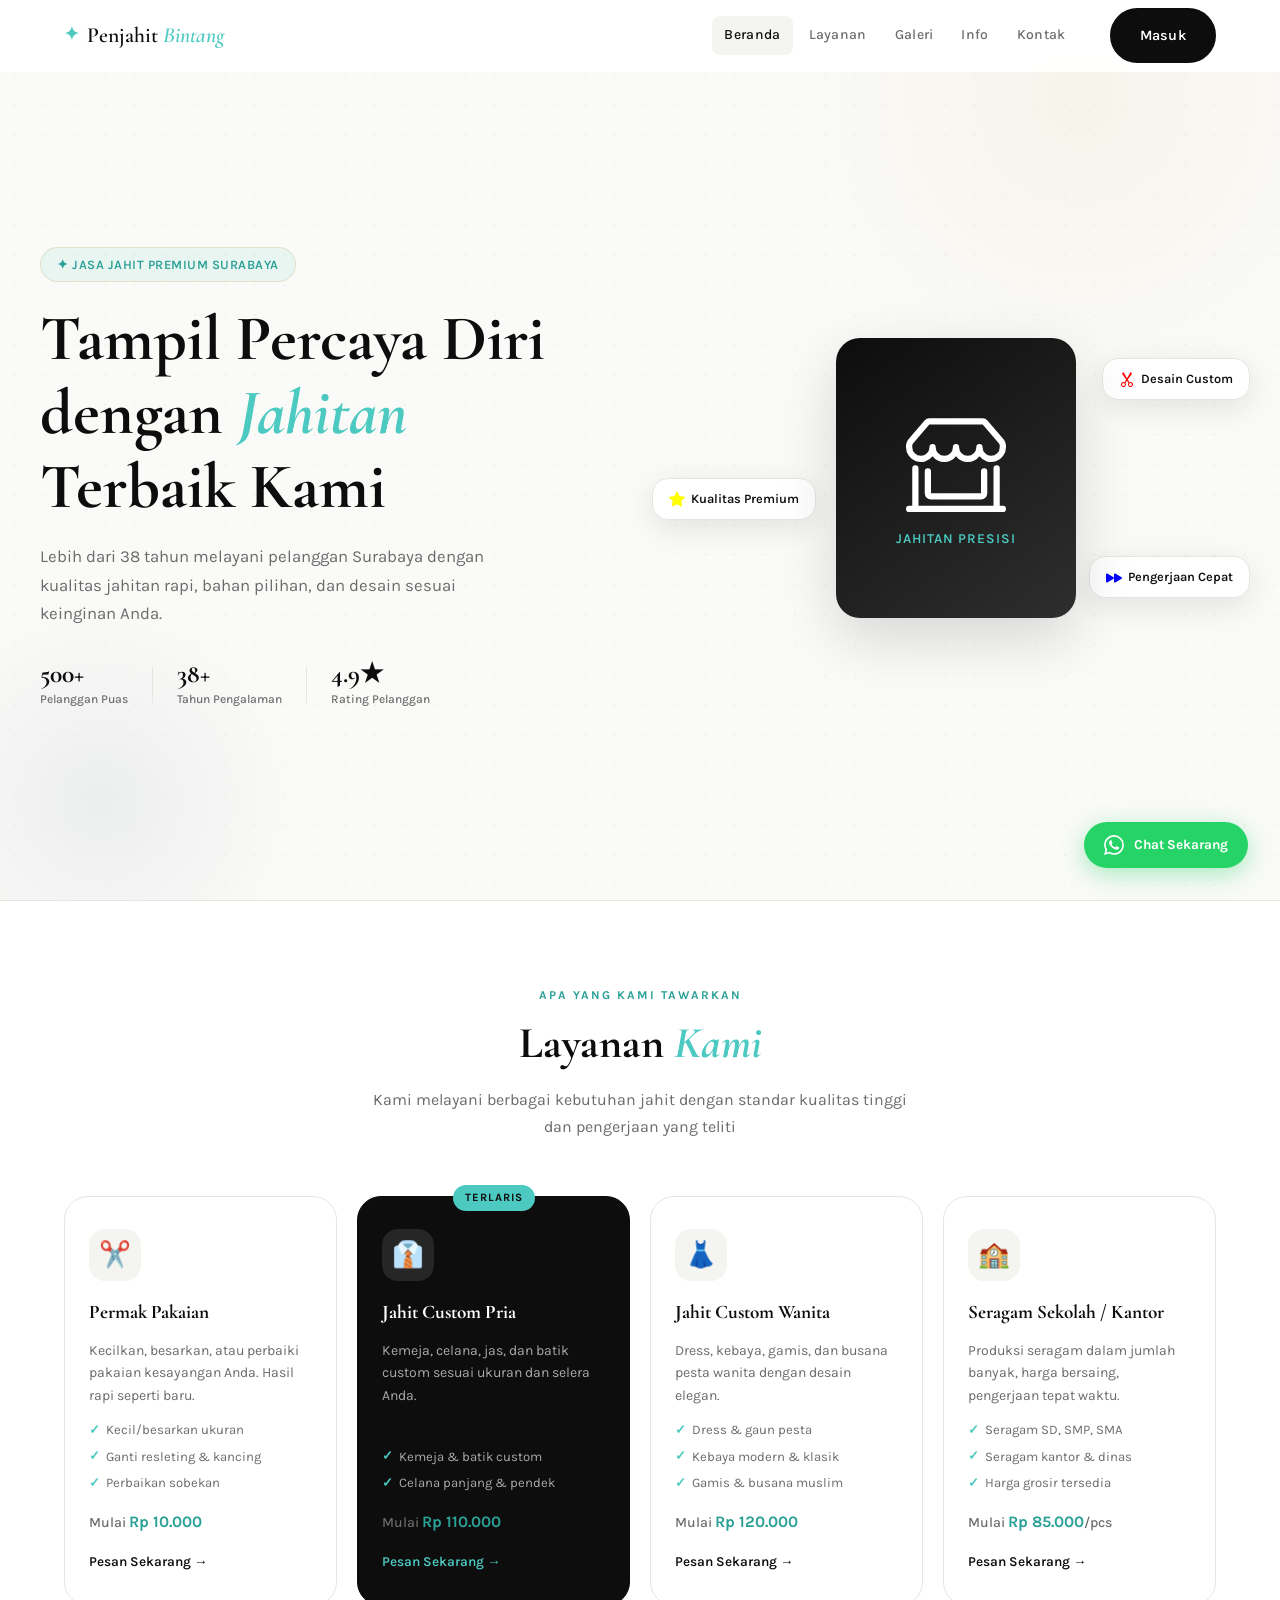
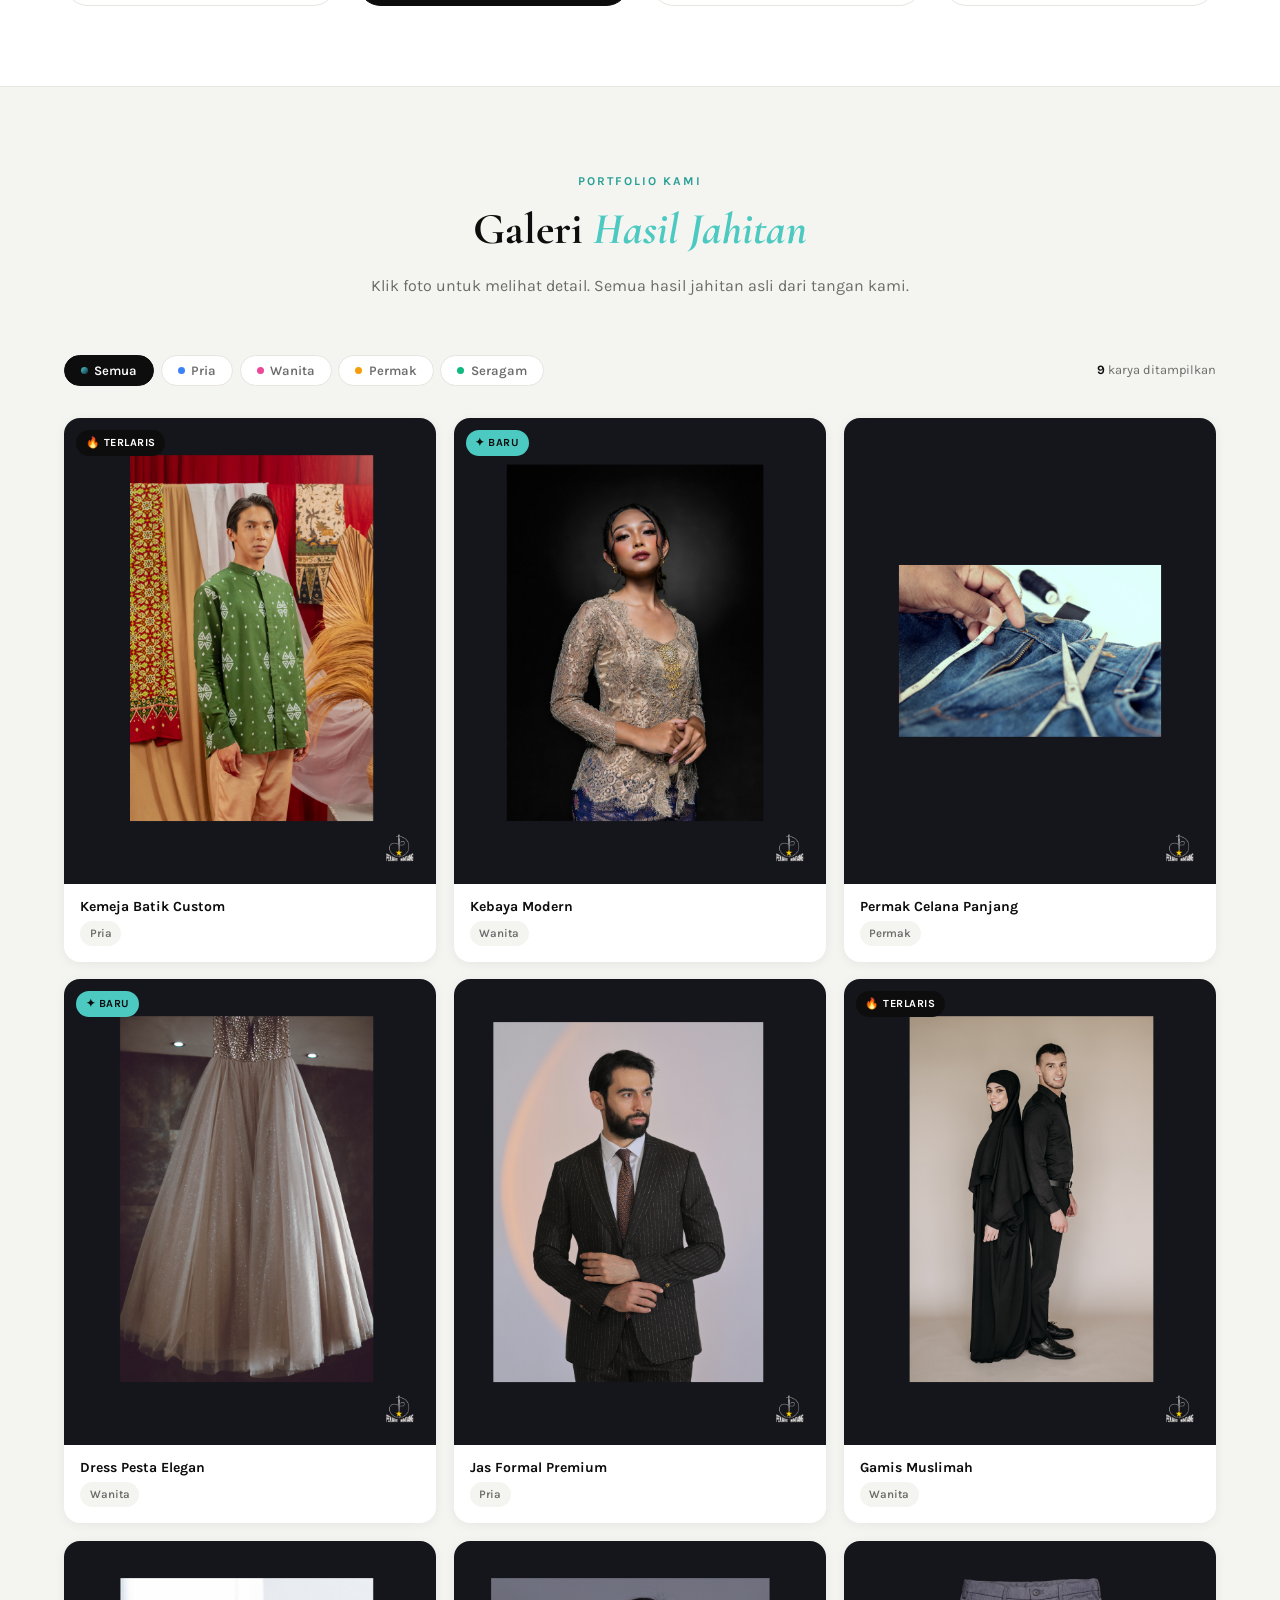
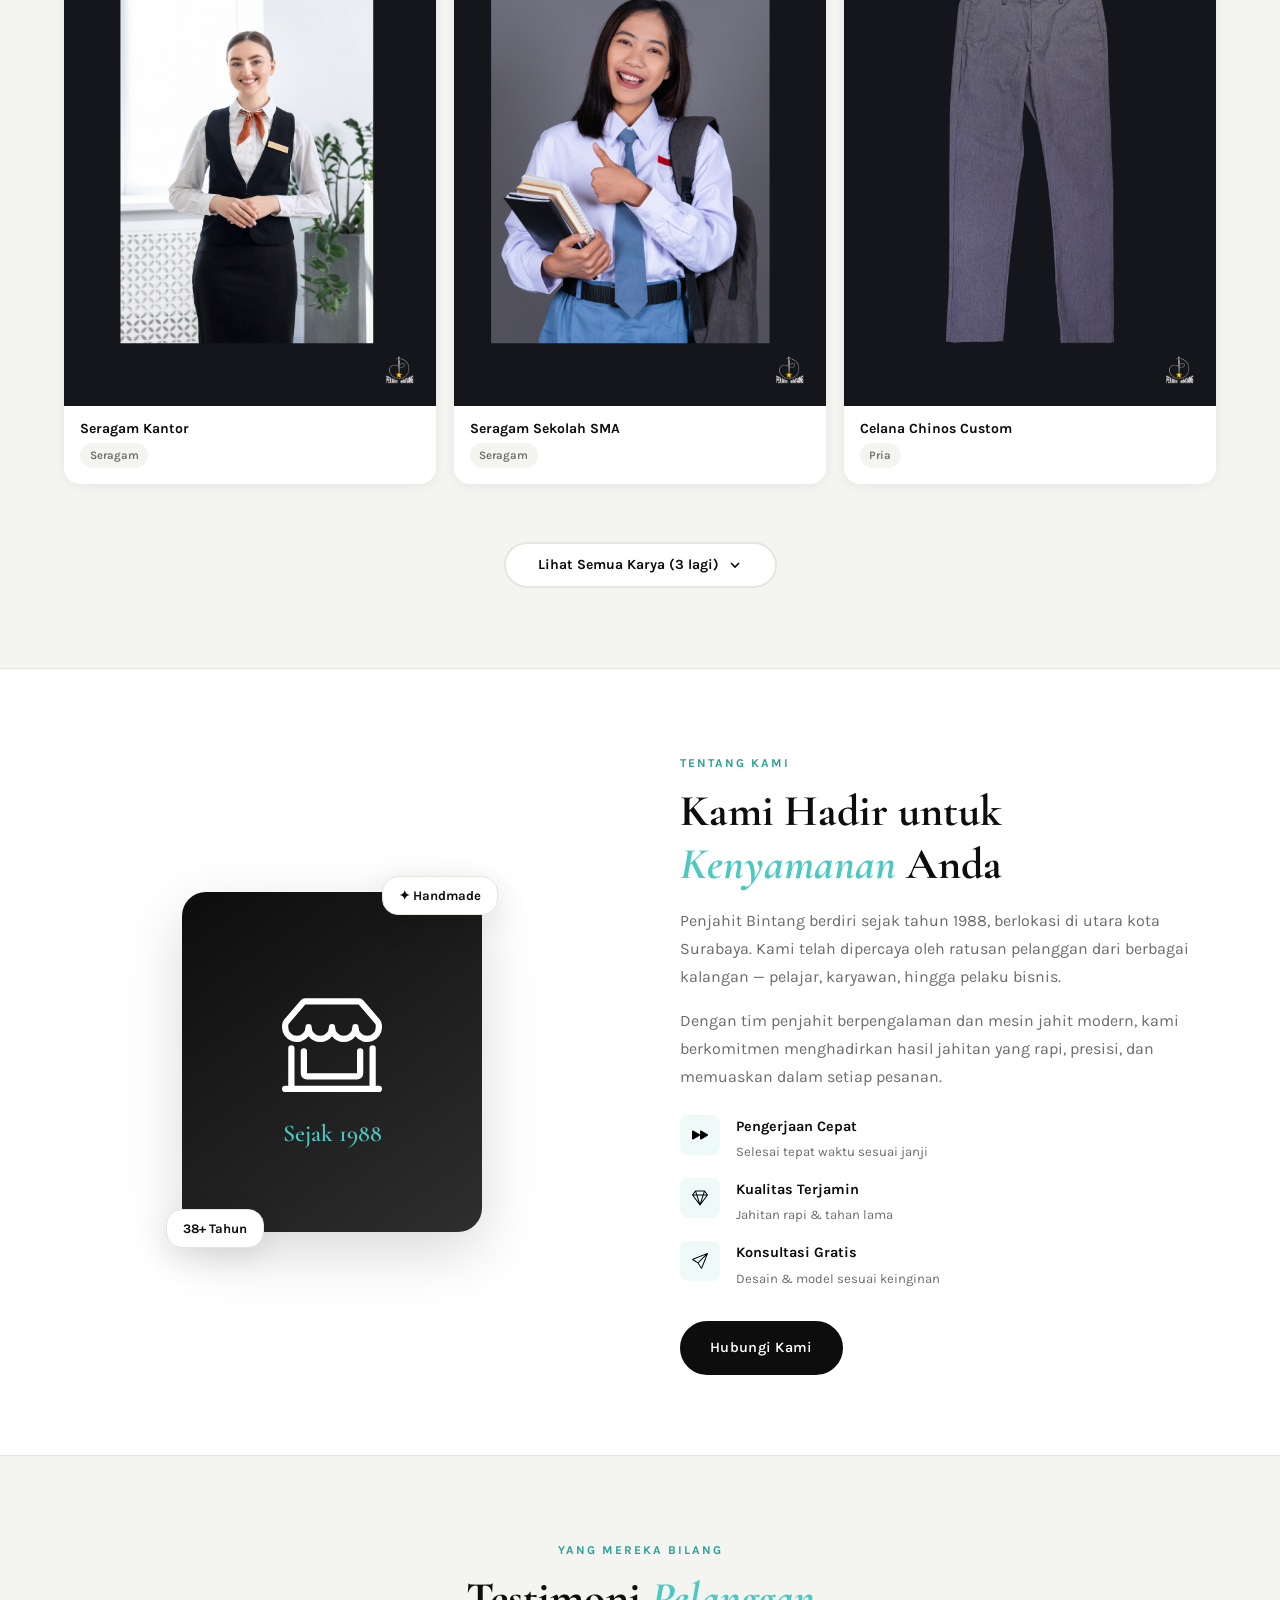
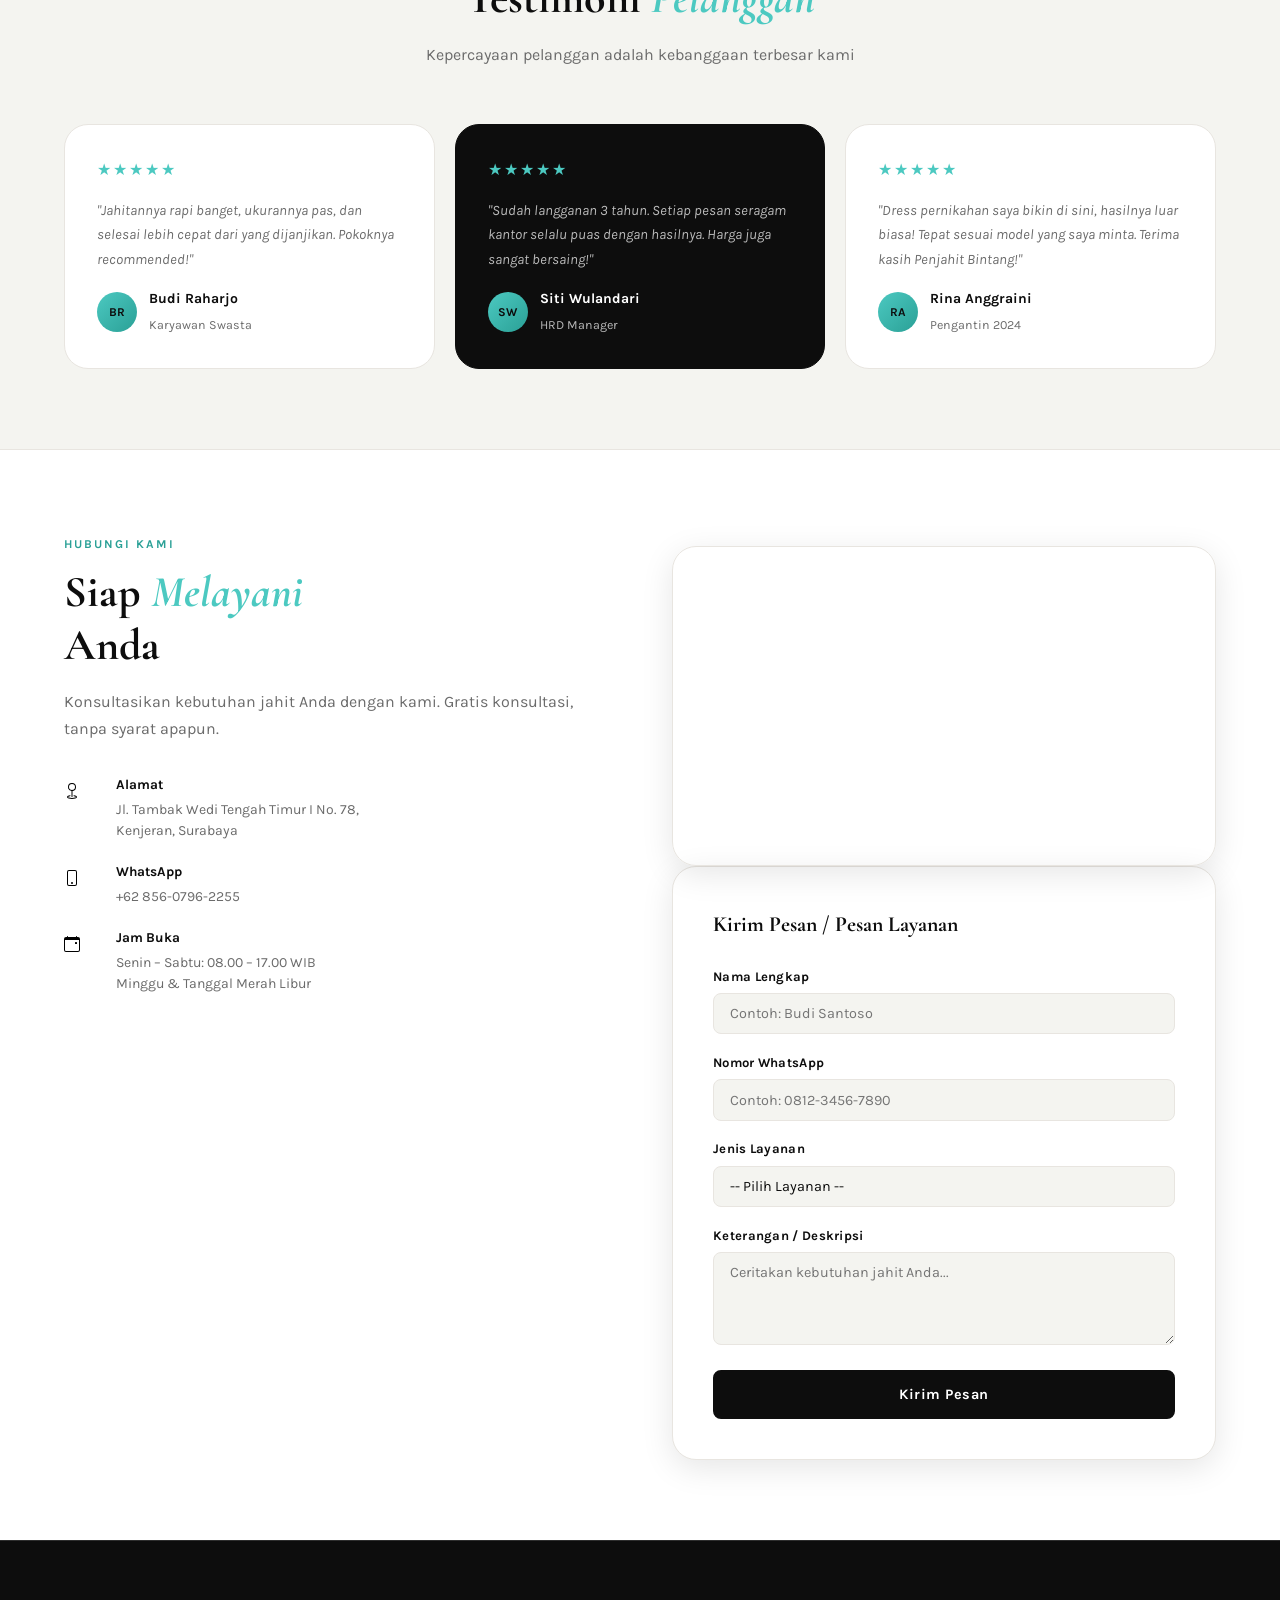
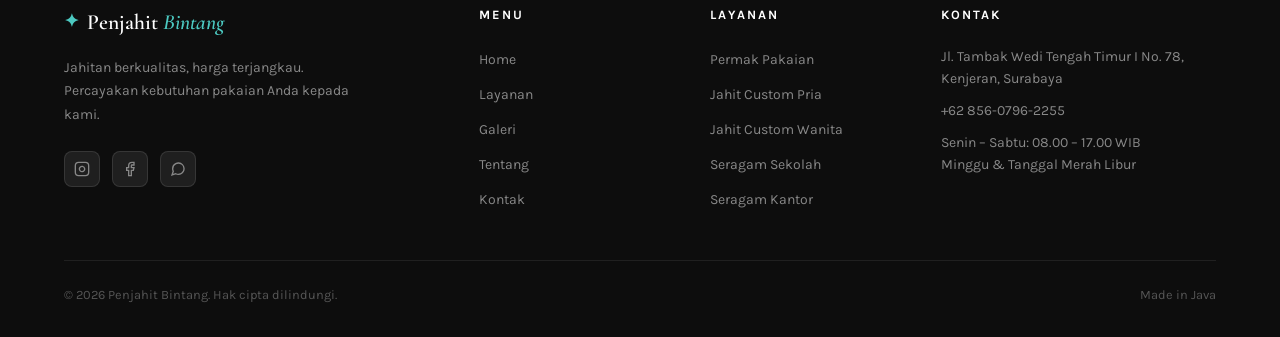
==== commit 197e60e9: "Update greeting from 'Hello' to 'Goodbye'" ====
--- a/index.html
+++ b/index.html
@@ -48,15 +48,14 @@
       </a>
 
       <nav class="nav-menu" id="navMenu">
-        <a href="#home"      class="nav-link active"><img width="20" height="20" src="https://img.icons8.com/deco-glyph/20/home.png" alt="home"/></a>
-        <a href="#layanan"   class="nav-link"><img width="20" height="20" src="https://img.icons8.com/deco-glyph/20/service.png" alt="service"/></a>
-        <a href="#galeri"    class="nav-link"><img width="20" height="20" src="https://img.icons8.com/glyph-neue/20/gallery.png" alt="gallery"/></a>
-        <a href="#tentang"   class="nav-link"><img width="20" height="20" src="https://img.icons8.com/ios-filled/20/info.png" alt="info"/></a>
-        <a href="#kontak"    class="nav-link"><img width="20" height="20" src="https://img.icons8.com/ios-filled/20/contact-card.png" alt="contact-card"/></a>
+        <a href="#home"      class="nav-link active">Beranda</a>
+        <a href="#layanan"   class="nav-link">Layanan</a>
+        <a href="#galeri"    class="nav-link">Galeri</a>
+        <a href="#tentang"   class="nav-link">Info</a>
+        <a href="#kontak"    class="nav-link">Kontak</a>
       </nav>
 
-      <a href="auth.html" class="btn-primary"><img width="20" height="20" src="https://img.icons8.com/ios-filled/20/login-rounded-right.png" alt="login-rounded-right" style="filter: brightness(0) invert(1);"></a>
-      
+      <a href="auth.html" class="btn-primary">Masuk</a>
       <button class="hamburger" id="hamburger" aria-label="Buka menu">
         <span></span><span></span><span></span>
       </button>
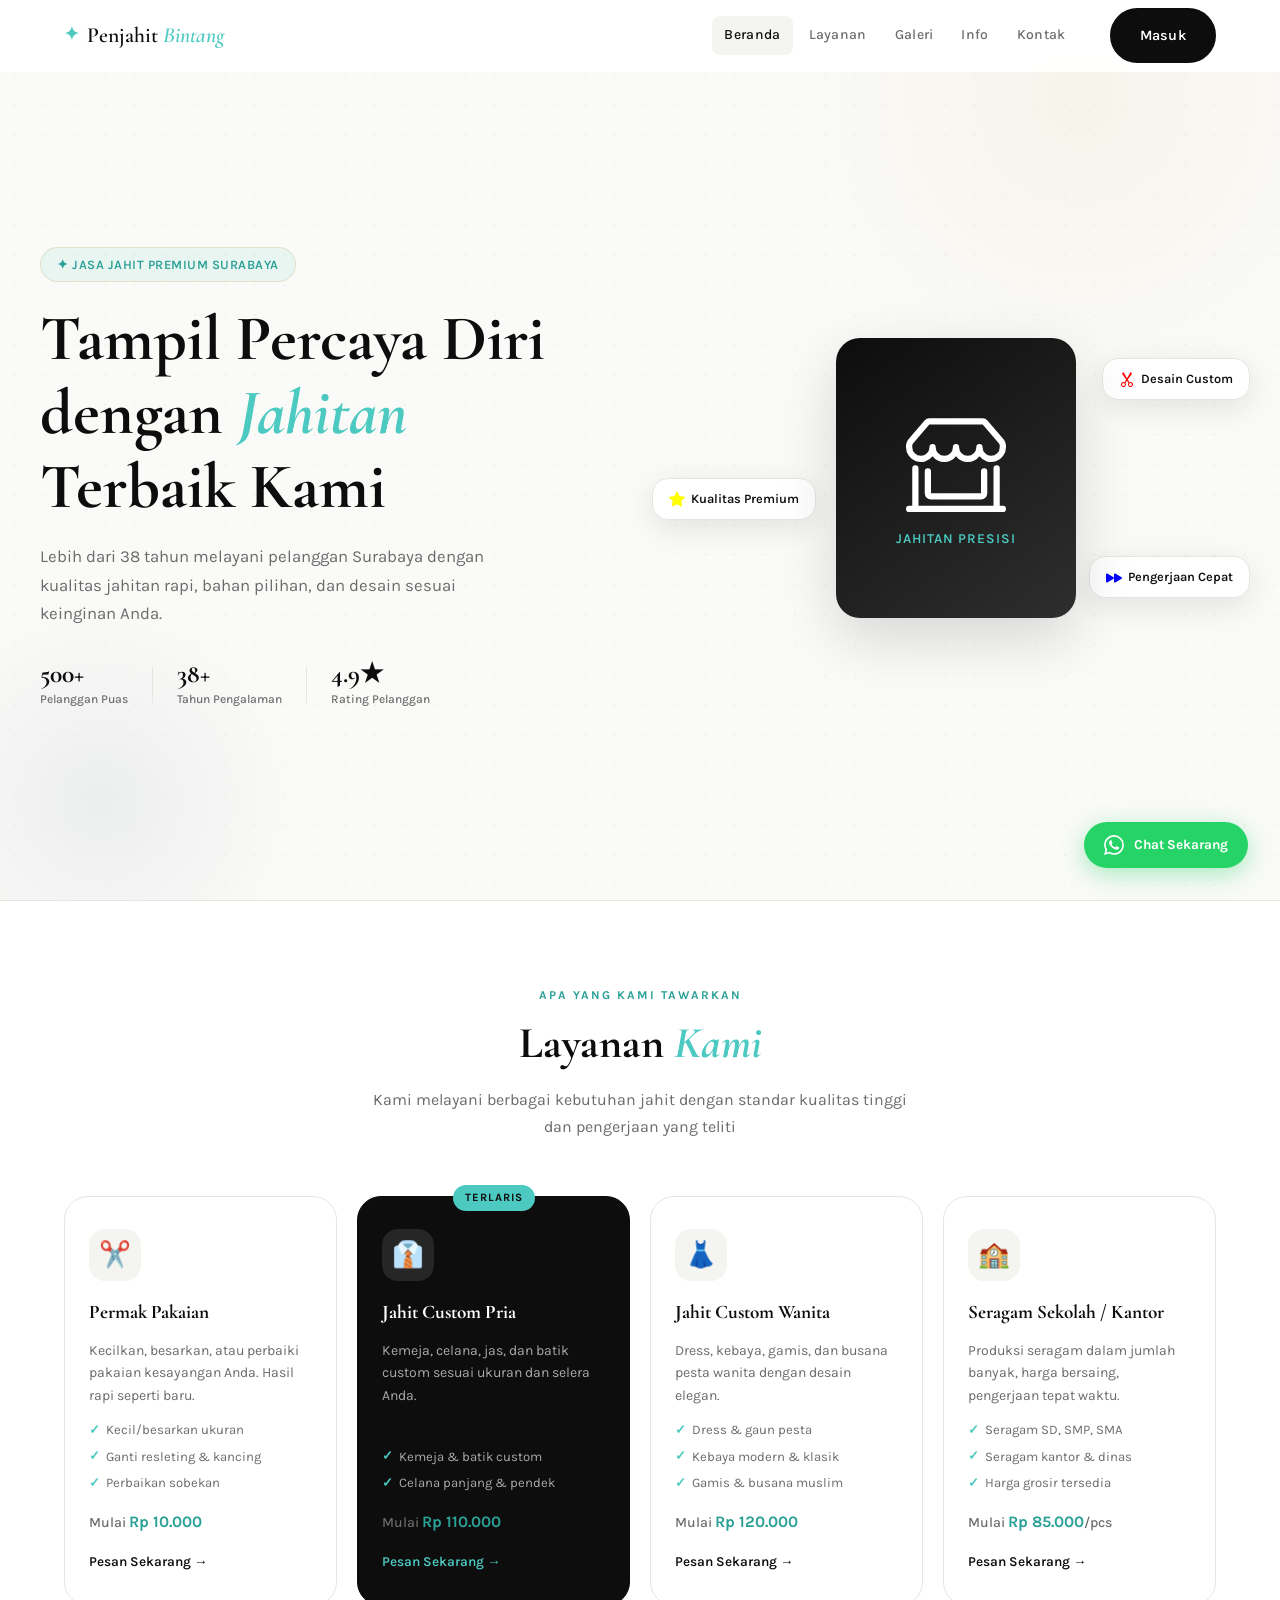
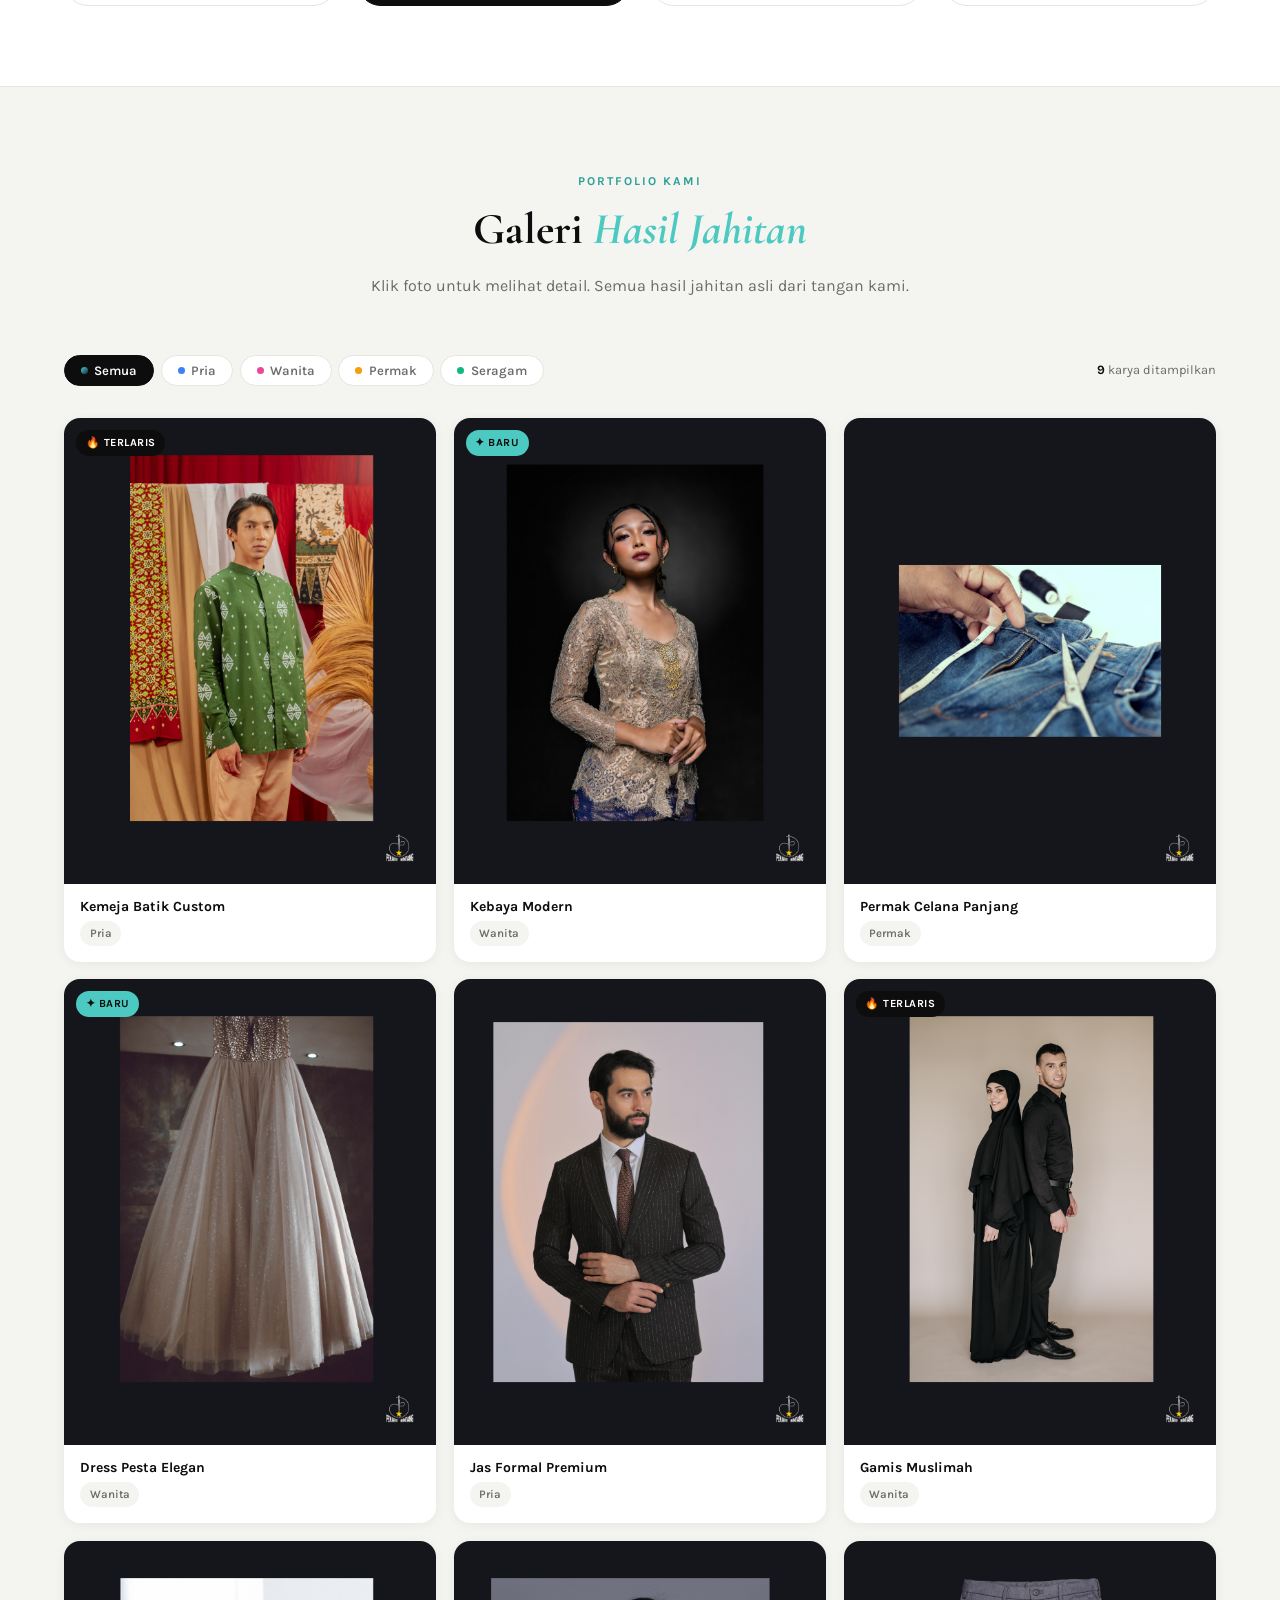
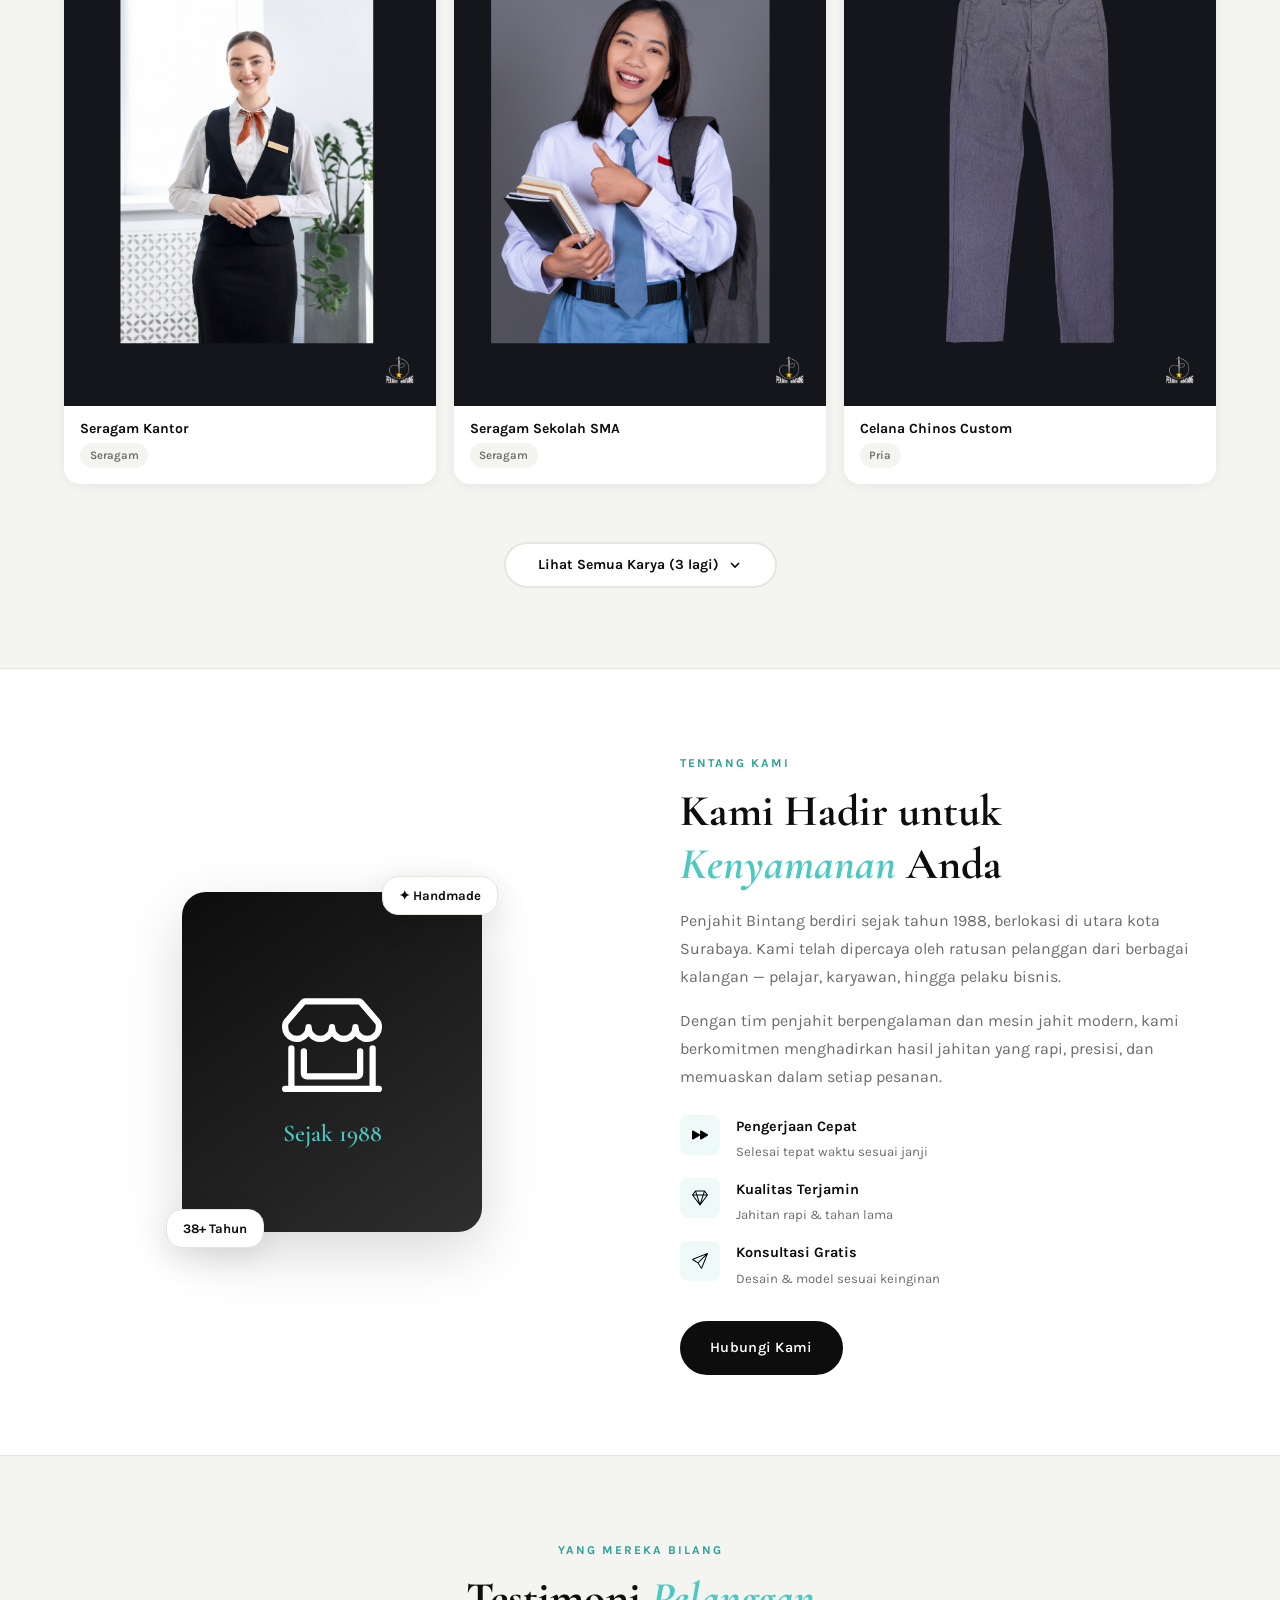
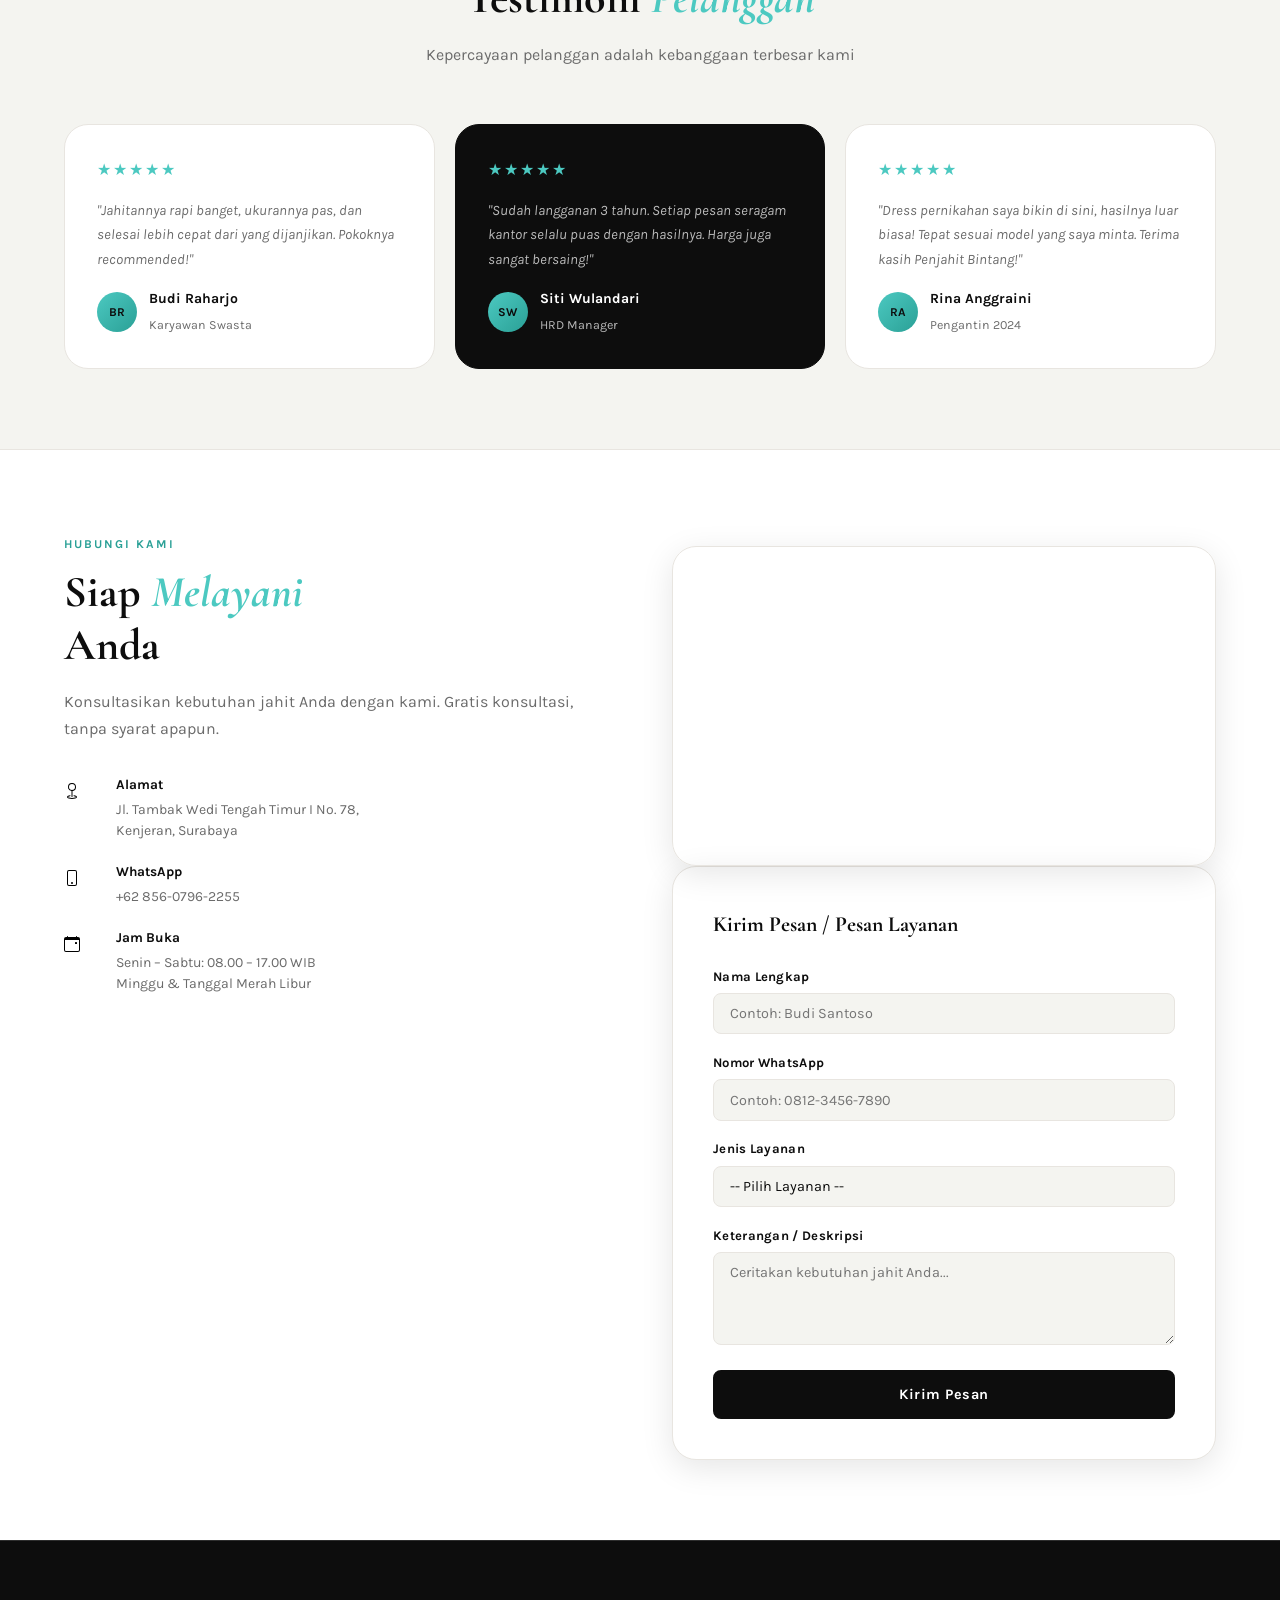
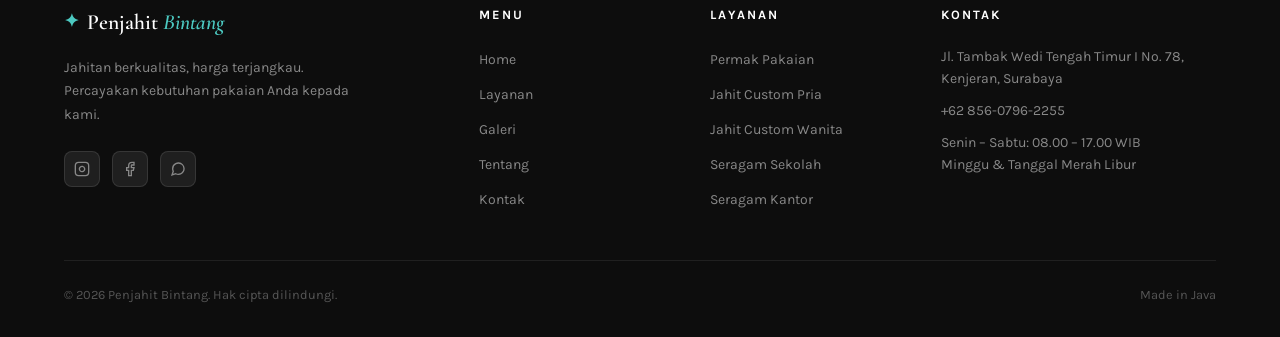
==== commit 68f52c83: "Update title from 'Jasa Jahit Premium Surabaya' to Jasa Jahit Surabaya Utara'" ====
--- a/index.html
+++ b/index.html
@@ -4,7 +4,7 @@
   <meta charset="UTF-8" />
   <meta name="viewport" content="width=device-width, initial-scale=1.0" />
   <meta name="description" content="Penjahit Bintang - Jasa Jahit Premium Surabaya. Jahit custom, permak pakaian, seragam sekolah dan kantor." />
-<title>Penjahit Bintang | Jasa Jahit Premium Surabaya</title>
+<title>Penjahit Bintang | Jasa Jahit Surabaya Utara</title>
 
 <link rel="icon" type="image/x-icon" href="favicon.ico" />
 <link rel="icon" type="image/png" sizes="32x32" href="favicon-32x32.png" />
